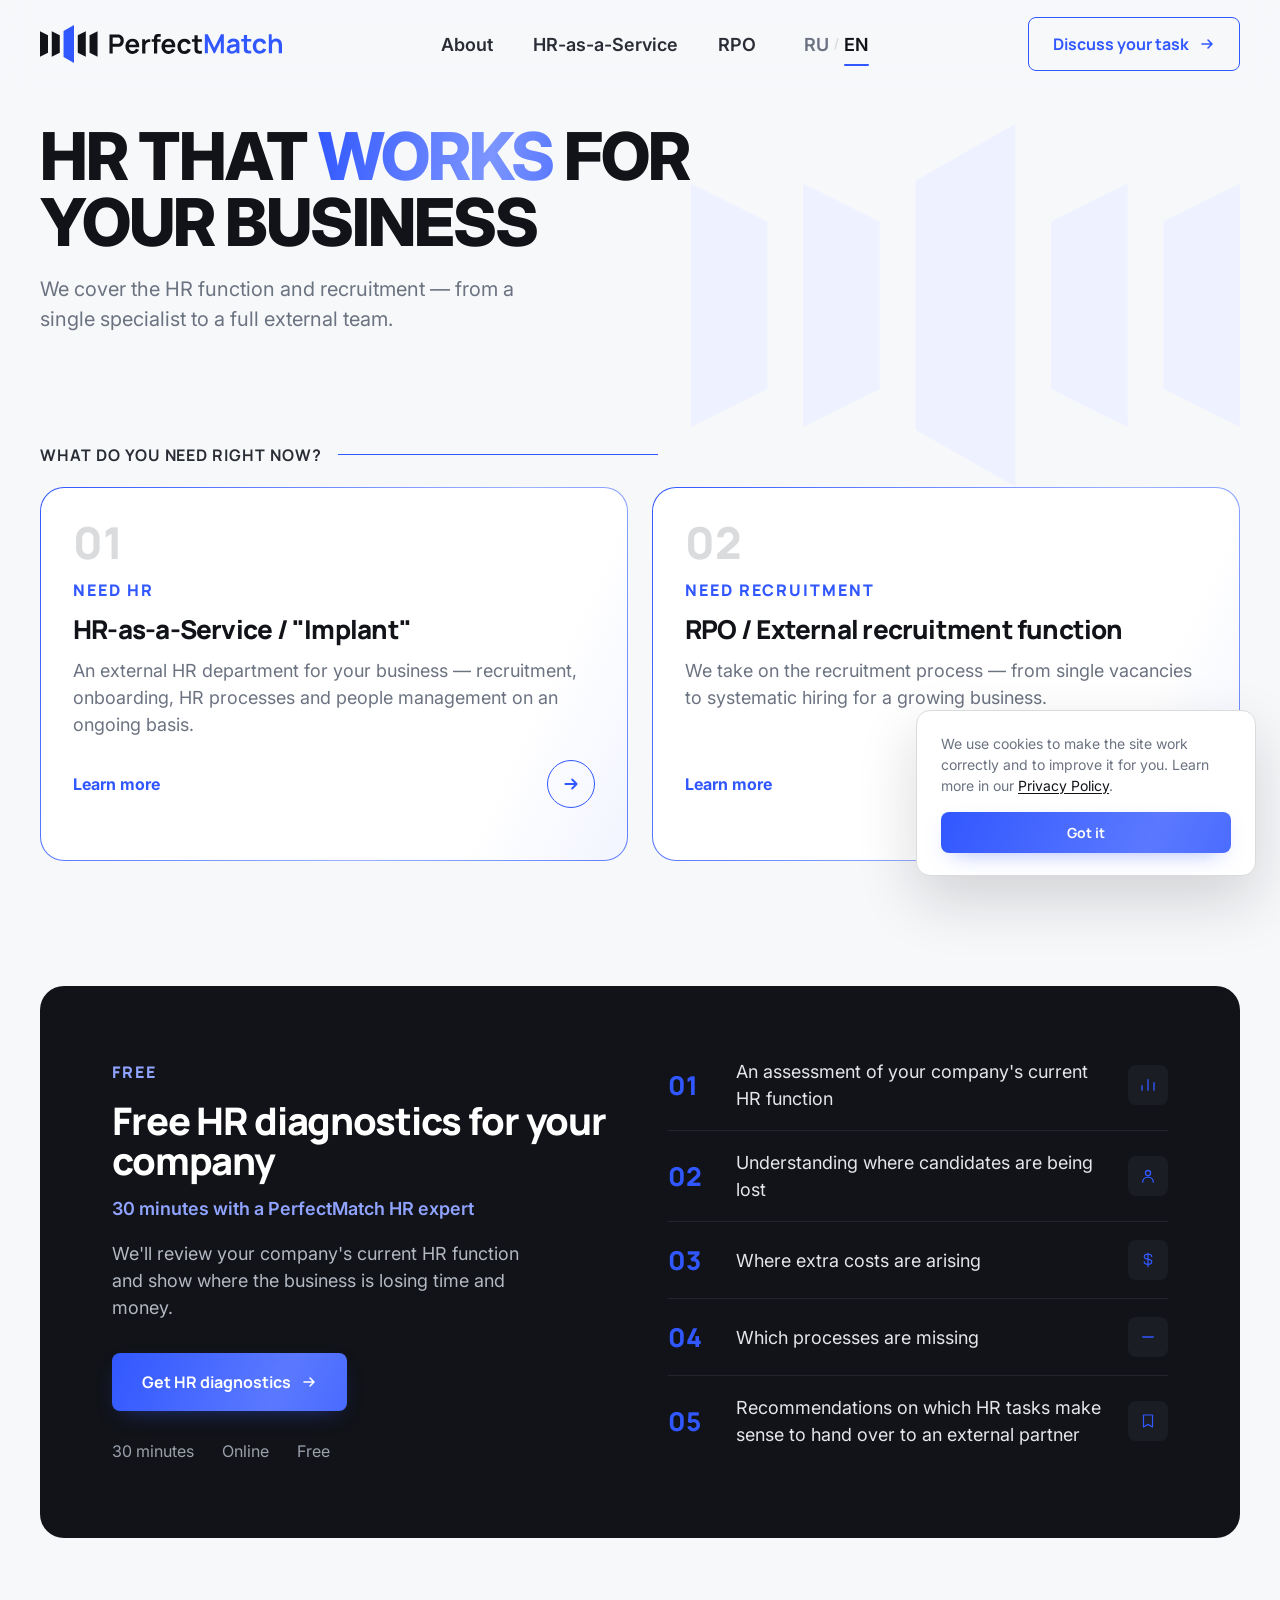
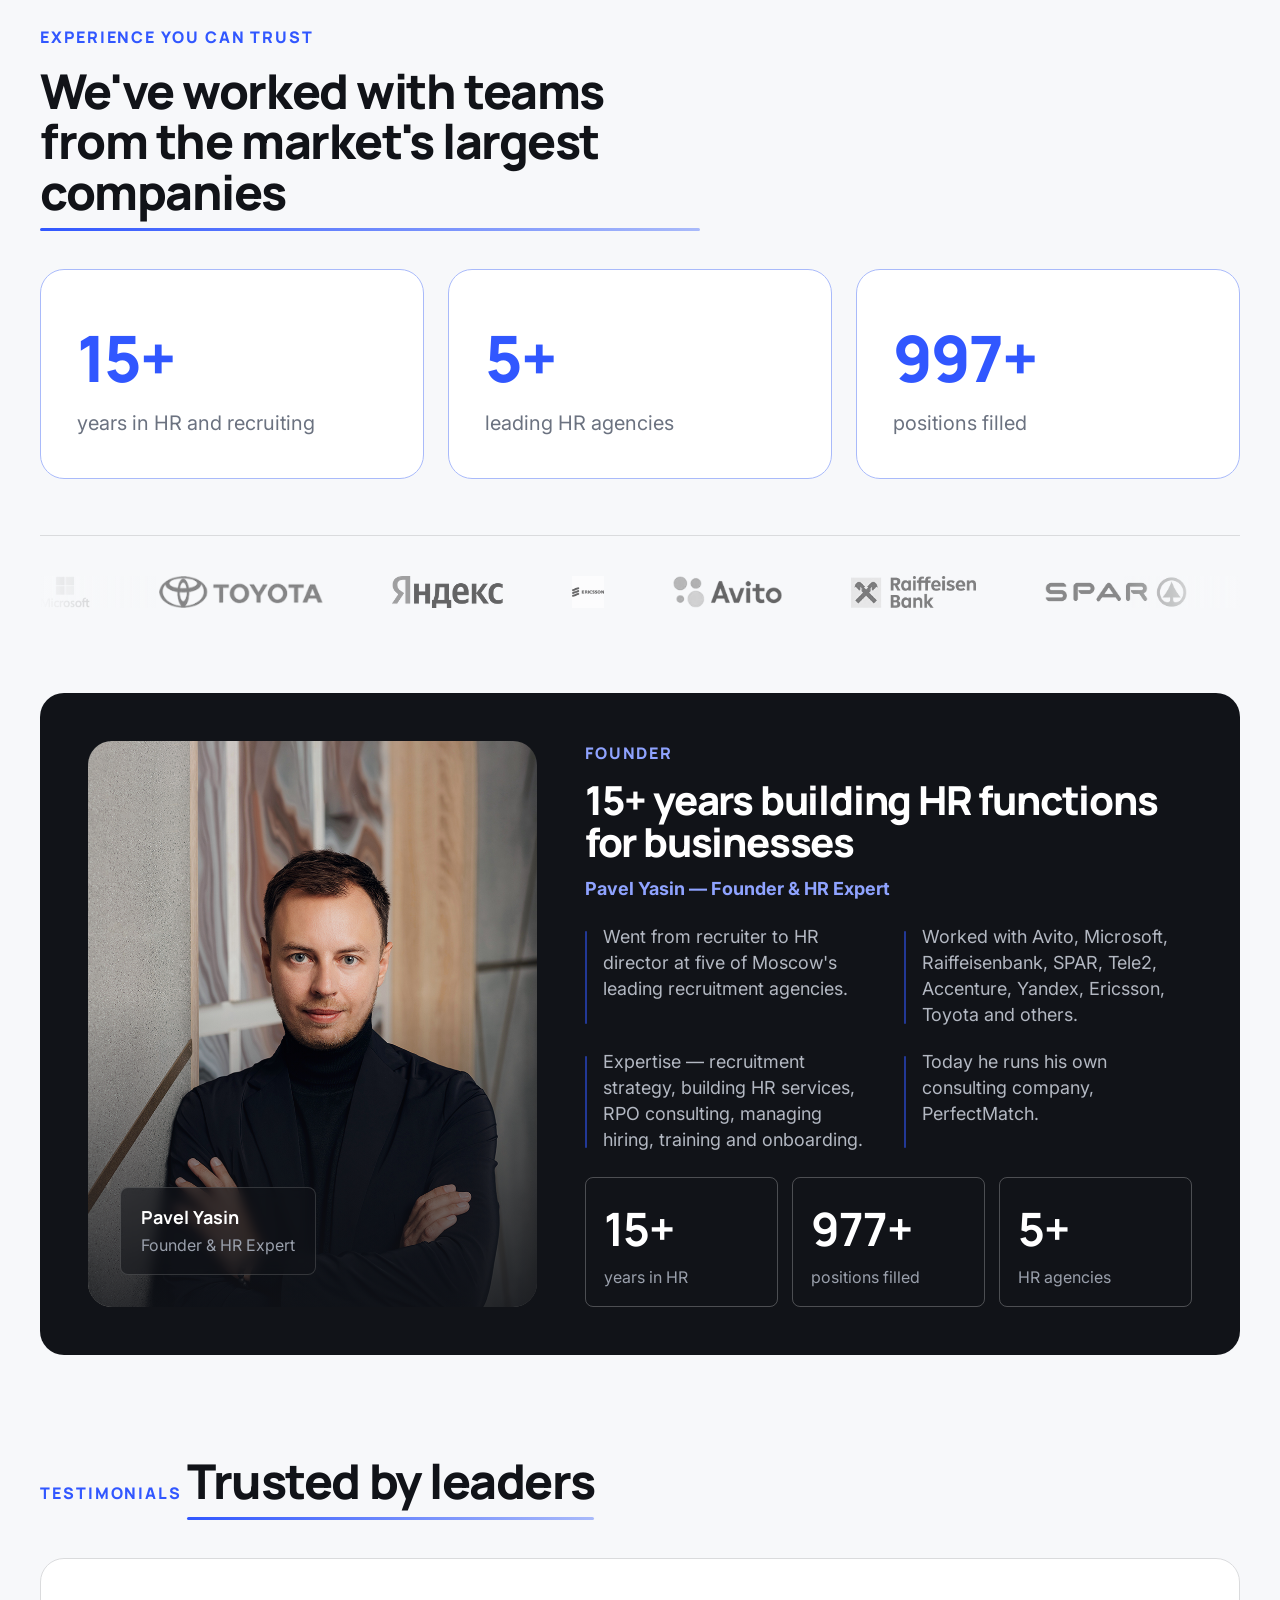
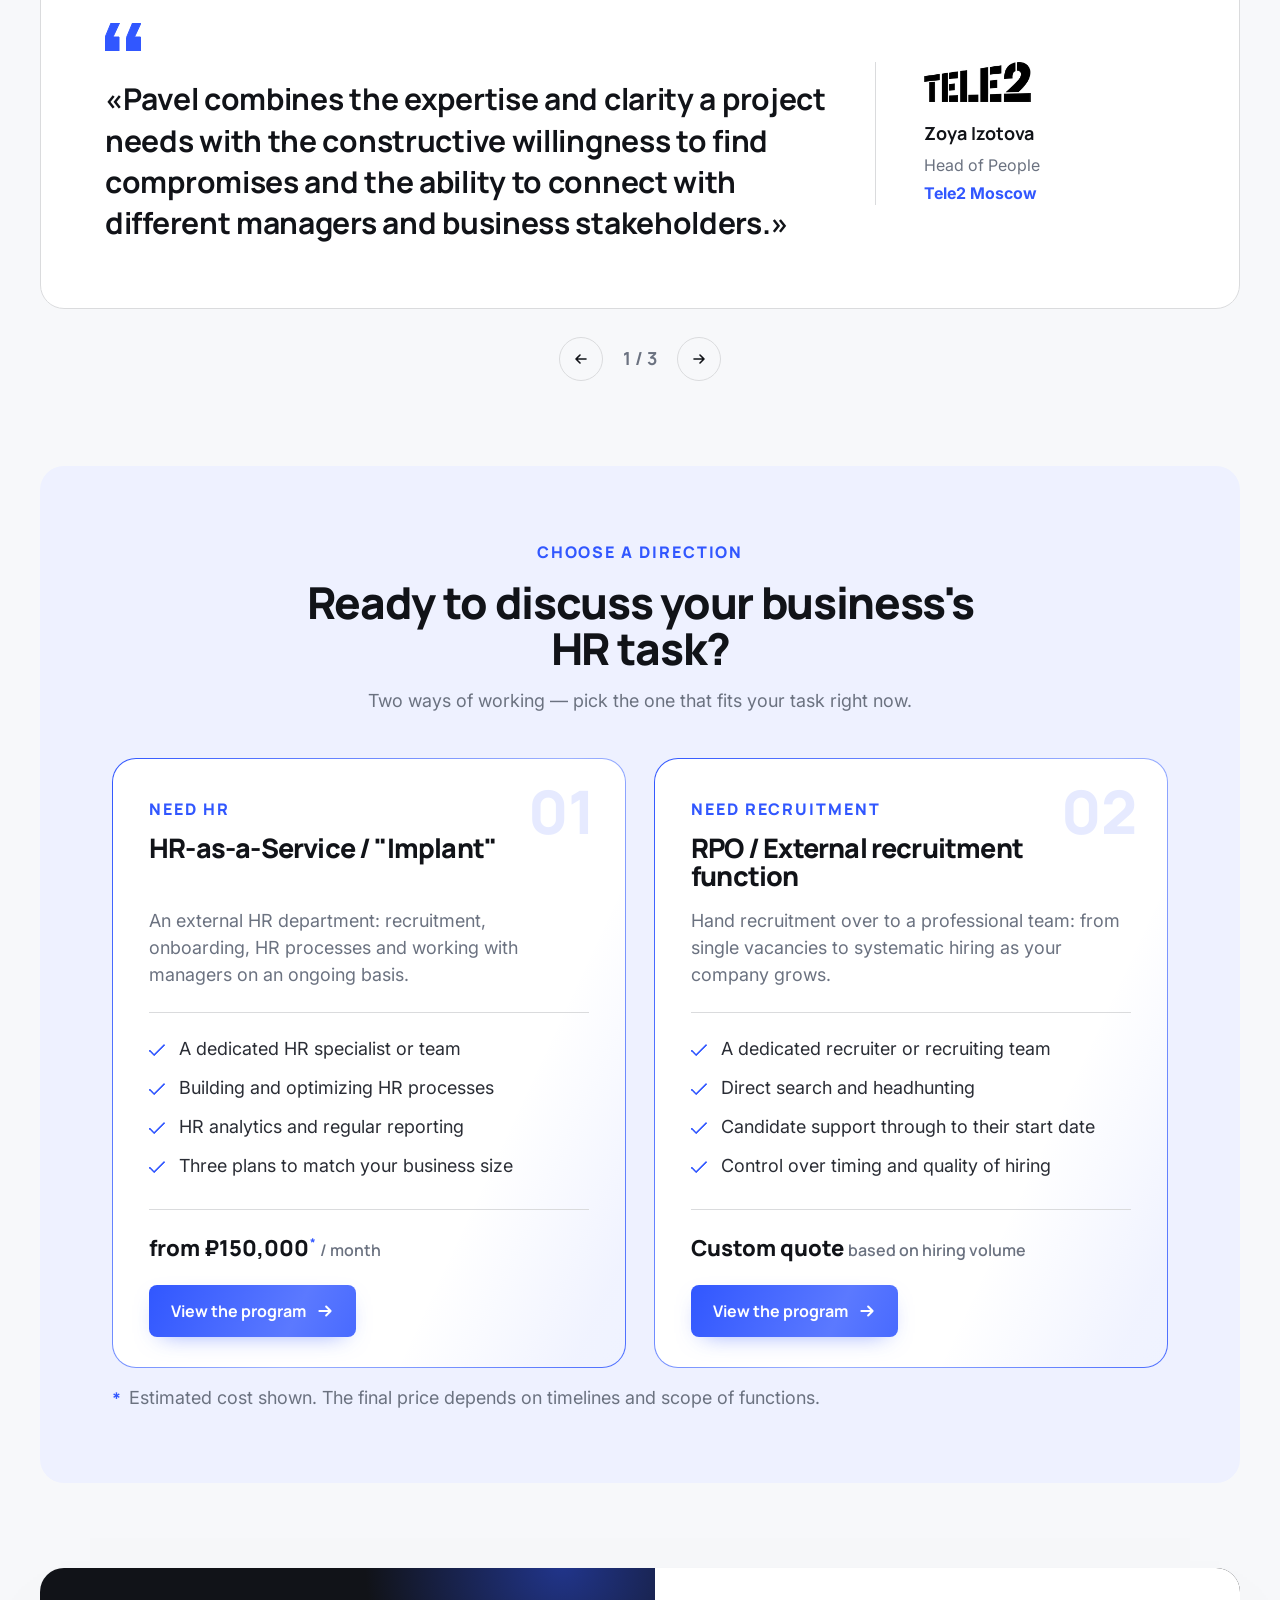
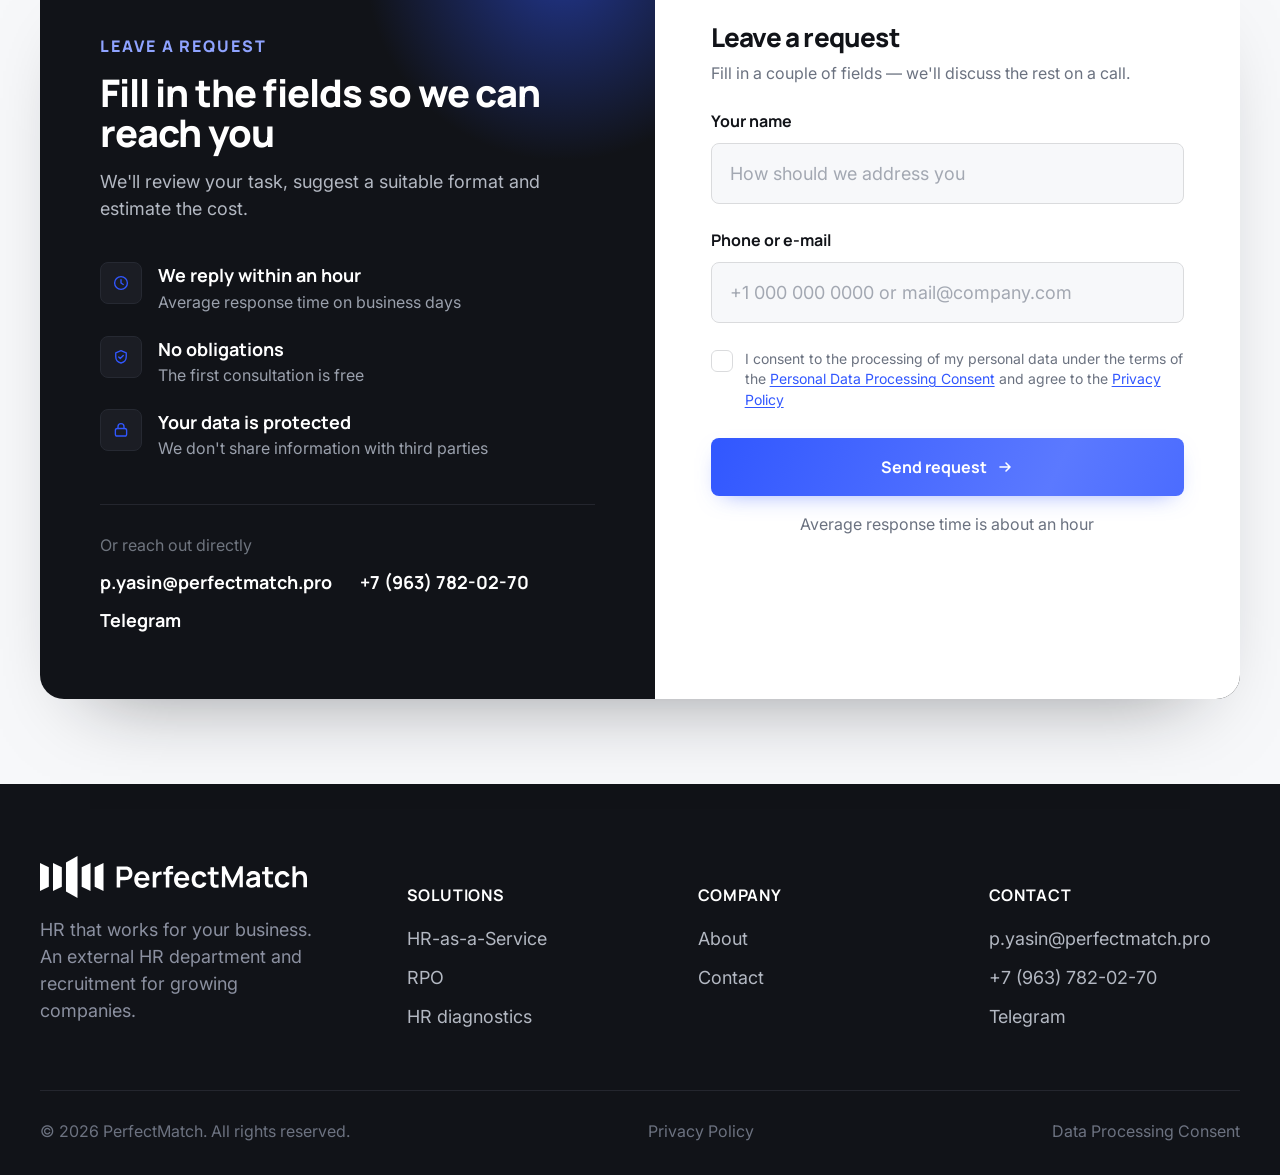
==== en/index.html @ cb8a0c86 "Добавить англоязычную версию сайта с переключателем языка Полный перевод пяти страниц (главная, HR-a" ====
<!DOCTYPE html>
<html lang="en">
<head>
<meta charset="UTF-8">
<meta name="viewport" content="width=device-width, initial-scale=1.0">
<title>PerfectMatch — HR that works for your business</title>
<meta name="description" content="We cover the HR function and recruitment — from a single specialist to a full external team. HR-as-a-Service and RPO for business.">
<link rel="canonical" href="https://perfectmatch.pro/en/">
<link rel="alternate" hreflang="ru" href="https://perfectmatch.pro/">
<link rel="alternate" hreflang="en" href="https://perfectmatch.pro/en/">
<link rel="alternate" hreflang="x-default" href="https://perfectmatch.pro/">
<meta property="og:type" content="website">
<meta property="og:site_name" content="PerfectMatch">
<meta property="og:title" content="PerfectMatch — HR that works for your business">
<meta property="og:description" content="We cover the HR function and recruitment — from a single specialist to a full external team. HR-as-a-Service and RPO for business.">
<meta property="og:url" content="https://perfectmatch.pro/en/">
<meta property="og:image" content="https://perfectmatch.pro/assets/img/og-cover.png">
<meta property="og:image:width" content="1200">
<meta property="og:image:height" content="630">
<meta property="og:locale" content="en_US">
<meta name="twitter:card" content="summary_large_image">
<meta name="twitter:title" content="PerfectMatch — HR that works for your business">
<meta name="twitter:description" content="We cover the HR function and recruitment — from a single specialist to a full external team. HR-as-a-Service and RPO for business.">
<meta name="twitter:image" content="https://perfectmatch.pro/assets/img/og-cover.png">
<link rel="icon" type="image/png" sizes="32x32" href="/assets/img/favicon-32.png">
<link rel="icon" type="image/png" sizes="16x16" href="/assets/img/favicon-16.png">
<link rel="apple-touch-icon" sizes="180x180" href="/assets/img/apple-touch-icon.png">
<link rel="preconnect" href="https://fonts.googleapis.com">
<link rel="preconnect" href="https://fonts.gstatic.com" crossorigin>
<link href="https://fonts.googleapis.com/css2?family=Inter:wght@400;500;600;700;800;900&family=Manrope:wght@600;700;800&display=swap" rel="stylesheet">
<link rel="stylesheet" href="/assets/css/style.css?v=58">
<script type="application/ld+json">
{
  "@context": "https://schema.org",
  "@type": "Organization",
  "name": "PerfectMatch",
  "url": "https://perfectmatch.pro/en/",
  "logo": "https://perfectmatch.pro/assets/img/logo-color.png",
  "image": "https://perfectmatch.pro/assets/img/og-cover.png",
  "description": "We cover the HR function and recruitment — from a single specialist to a full external team. HR-as-a-Service and RPO for business.",
  "email": "p.yasin@perfectmatch.pro",
  "telephone": "+7-963-782-02-70",
  "sameAs": ["https://t.me/YasinPavel"],
  "founder": {
    "@type": "Person",
    "name": "Pavel Yasin"
  }
}
</script>
</head>
<body data-page="Home">

<div class="preloader" id="preloader" role="status" aria-label="Loading">
  <svg class="preloader-logo" aria-hidden="true" viewBox="0 0 267 42" fill="none" xmlns="http://www.w3.org/2000/svg">
<path class="pl-bar" style="animation-delay:0s" d="M8.82956 11.2808V30.6598L0 35.0637V6.877L8.82956 11.2808Z" fill="#111318"/>
<path class="pl-bar" style="animation-delay:.12s" d="M21.8192 11.2808V30.6598L12.9896 35.0637V6.877L21.8192 11.2808Z" fill="#111318"/>
<path class="pl-bar" style="animation-delay:.24s" d="M25.9793 6.5527V35.3876L37.5256 41.9404V0L25.9793 6.5527Z" fill="#3157FF"/>
<path class="pl-bar" style="animation-delay:.36s" d="M41.6857 11.2808V30.6598L50.5153 35.0637V6.877L41.6857 11.2808Z" fill="#111318"/>
<path class="pl-bar" style="animation-delay:.48s" d="M54.6754 11.2808V30.6598L63.5049 35.0637V6.877L54.6754 11.2808Z" fill="#111318"/>
<path id="Vector" d="M178.605 31.507C177.561 31.7021 176.537 31.785 175.532 31.7558C174.537 31.7363 173.644 31.5558 172.854 31.2143C172.064 30.8631 171.464 30.3119 171.054 29.5606C170.693 28.8777 170.503 28.1801 170.483 27.4679C170.464 26.7557 170.454 25.9508 170.454 25.0532V11.3116H173.966V24.8484C173.966 25.4825 173.971 26.0386 173.981 26.5167C174 26.9947 174.103 27.385 174.288 27.6874C174.639 28.2728 175.2 28.5996 175.971 28.6679C176.742 28.7362 177.62 28.6972 178.605 28.5509V31.507ZM167.585 18.4678V15.7019H178.605V18.4678H167.585Z" fill="#111318"/>
<path id="Vector_2" d="M159.37 31.9461C157.741 31.9461 156.35 31.5851 155.199 30.8632C154.048 30.1315 153.165 29.1363 152.55 27.8778C151.945 26.6192 151.638 25.1948 151.628 23.6045C151.638 21.985 151.955 20.5508 152.579 19.302C153.214 18.0435 154.111 17.0581 155.272 16.3459C156.433 15.6239 157.814 15.2629 159.414 15.2629C161.209 15.2629 162.726 15.7166 163.965 16.6239C165.214 17.5215 166.028 18.7508 166.409 20.3118L162.897 21.263C162.624 20.4142 162.17 19.7557 161.536 19.2874C160.902 18.8093 160.18 18.5703 159.37 18.5703C158.453 18.5703 157.697 18.7898 157.101 19.2289C156.506 19.6581 156.067 20.2533 155.784 21.0143C155.501 21.7752 155.36 22.6387 155.36 23.6045C155.36 25.107 155.697 26.3216 156.37 27.2485C157.043 28.1753 158.043 28.6388 159.37 28.6388C160.306 28.6388 161.043 28.4241 161.58 27.9948C162.126 27.5656 162.536 26.946 162.809 26.1363L166.409 26.9412C165.921 28.5509 165.067 29.79 163.848 30.6583C162.628 31.5168 161.136 31.9461 159.37 31.9461Z" fill="#111318"/>
<path id="Vector_3" d="M142.085 31.9461C140.485 31.9461 139.08 31.5998 137.87 30.9071C136.66 30.2144 135.714 29.2534 135.031 28.0241C134.358 26.7948 134.021 25.3802 134.021 23.7801C134.021 22.0533 134.353 20.5557 135.016 19.2874C135.68 18.0093 136.602 17.0191 137.782 16.3166C138.963 15.6142 140.329 15.2629 141.88 15.2629C143.519 15.2629 144.909 15.6483 146.051 16.4191C147.202 17.18 148.056 18.2581 148.612 19.6533C149.168 21.0484 149.378 22.6923 149.241 24.585H145.743V23.2972C145.734 21.5801 145.431 20.3264 144.836 19.5362C144.241 18.7459 143.304 18.3508 142.026 18.3508C140.582 18.3508 139.509 18.7996 138.807 19.6972C138.104 20.585 137.753 21.8874 137.753 23.6045C137.753 25.2046 138.104 26.4436 138.807 27.3217C139.509 28.1997 140.534 28.6388 141.88 28.6388C142.748 28.6388 143.495 28.4485 144.119 28.068C144.753 27.6778 145.241 27.1168 145.582 26.3851L149.065 27.4387C148.461 28.8631 147.524 29.9705 146.256 30.7607C144.997 31.551 143.607 31.9461 142.085 31.9461ZM136.641 24.585V21.9216H147.514V24.585H136.641Z" fill="#111318"/>
<path id="Vector_4" d="M125.785 31.507V15.4531C125.785 15.0531 125.8 14.6141 125.829 14.1361C125.858 13.6482 125.941 13.1653 126.078 12.6873C126.214 12.2092 126.463 11.775 126.824 11.3848C127.273 10.8872 127.756 10.5458 128.273 10.3604C128.8 10.1653 129.317 10.0579 129.824 10.0384C130.332 10.0092 130.775 9.99453 131.156 9.99453H133.132V12.8629H131.302C130.629 12.8629 130.127 13.0336 129.795 13.3751C129.473 13.7068 129.312 14.1458 129.312 14.6922V31.507H125.785ZM123.239 18.4678V15.7019H133.132V18.4678H123.239Z" fill="#111318"/>
<path id="Vector_5" d="M112.719 31.5069V15.7018H115.836V19.5507L115.456 19.0531C115.651 18.5263 115.909 18.0482 116.231 17.6189C116.563 17.1799 116.958 16.8189 117.417 16.536C117.807 16.2726 118.236 16.0677 118.705 15.9214C119.183 15.7653 119.67 15.6726 120.168 15.6433C120.666 15.6043 121.149 15.6238 121.617 15.7018V18.9946C121.149 18.858 120.607 18.8141 119.992 18.8629C119.388 18.9116 118.841 19.0824 118.353 19.3751C117.866 19.6385 117.466 19.9751 117.153 20.3848C116.851 20.7946 116.627 21.2629 116.48 21.7897C116.334 22.3068 116.261 22.8678 116.261 23.4727V31.5069H112.719Z" fill="#111318"/>
<path id="Vector_6" d="M102.298 31.9461C100.698 31.9461 99.2928 31.5998 98.083 30.9071C96.8732 30.2144 95.9269 29.2534 95.2439 28.0241C94.5708 26.7948 94.2342 25.3802 94.2342 23.7801C94.2342 22.0533 94.5659 20.5557 95.2293 19.2874C95.8927 18.0093 96.8147 17.0191 97.9952 16.3166C99.1757 15.6142 100.542 15.2629 102.093 15.2629C103.732 15.2629 105.122 15.6483 106.264 16.4191C107.415 17.18 108.269 18.2581 108.825 19.6533C109.381 21.0484 109.59 22.6923 109.454 24.585H105.956V23.2972C105.947 21.5801 105.644 20.3264 105.049 19.5362C104.454 18.7459 103.517 18.3508 102.239 18.3508C100.795 18.3508 99.7221 18.7996 99.0196 19.6972C98.3172 20.585 97.9659 21.8874 97.9659 23.6045C97.9659 25.2046 98.3172 26.4436 99.0196 27.3217C99.7221 28.1997 100.746 28.6388 102.093 28.6388C102.961 28.6388 103.707 28.4485 104.332 28.068C104.966 27.6778 105.454 27.1168 105.795 26.3851L109.278 27.4387C108.673 28.8631 107.737 29.9705 106.469 30.7607C105.21 31.551 103.82 31.9461 102.298 31.9461ZM96.8537 24.585V21.9216H107.727V24.585H96.8537Z" fill="#111318"/>
<path id="Vector_7" d="M76.6763 31.5069V10.4335H85.3838C85.5887 10.4335 85.8521 10.4432 86.174 10.4627C86.496 10.4725 86.7936 10.5018 87.0667 10.5505C88.2863 10.7359 89.2912 11.1408 90.0814 11.7652C90.8814 12.3896 91.4717 13.1798 91.8522 14.136C92.2424 15.0823 92.4375 16.136 92.4375 17.297C92.4375 18.4482 92.2424 19.5019 91.8522 20.458C91.4619 21.4044 90.8668 22.1897 90.0668 22.8141C89.2765 23.4385 88.2765 23.8434 87.0667 24.0288C86.7936 24.0678 86.4911 24.0971 86.1594 24.1166C85.8374 24.1361 85.5789 24.1459 85.3838 24.1459H80.2032V31.5069H76.6763ZM80.2032 20.8531H85.2374C85.4326 20.8531 85.6521 20.8434 85.896 20.8239C86.1399 20.8044 86.3643 20.7653 86.5692 20.7068C87.1545 20.5604 87.6131 20.3019 87.9448 19.9312C88.2863 19.5604 88.5253 19.1409 88.6619 18.6726C88.8082 18.2043 88.8814 17.7458 88.8814 17.297C88.8814 16.8482 88.8082 16.3897 88.6619 15.9214C88.5253 15.4433 88.2863 15.0189 87.9448 14.6482C87.6131 14.2774 87.1545 14.0189 86.5692 13.8725C86.3643 13.814 86.1399 13.7799 85.896 13.7701C85.6521 13.7506 85.4326 13.7408 85.2374 13.7408H80.2032V20.8531Z" fill="#111318"/>
<path id="Vector_8" d="M263.429 31.2877V23.6778C263.429 23.1802 263.395 22.629 263.327 22.0241C263.258 21.4192 263.097 20.8387 262.844 20.2826C262.6 19.7168 262.229 19.2533 261.732 18.8924C261.244 18.5314 260.58 18.3509 259.741 18.3509C259.293 18.3509 258.849 18.4241 258.41 18.5704C257.971 18.7168 257.571 18.9704 257.21 19.3314C256.858 19.6826 256.575 20.1704 256.361 20.7948C256.146 21.4095 256.039 22.1997 256.039 23.1656L253.946 22.2729C253.946 20.9265 254.205 19.707 254.722 18.6143C255.249 17.5216 256.019 16.6533 257.034 16.0094C258.049 15.3557 259.297 15.0289 260.78 15.0289C261.951 15.0289 262.917 15.224 263.678 15.6143C264.439 16.0045 265.044 16.5021 265.493 17.107C265.941 17.7119 266.273 18.3558 266.488 19.0387C266.702 19.7216 266.839 20.3704 266.898 20.9851C266.966 21.59 267 22.0827 267 22.4632V31.2877H263.429ZM252.468 31.2877V10.2142H255.614V21.307H256.039V31.2877H252.468Z" fill="#3157FF"/>
<path id="Vector_9" d="M242.526 31.7266C240.896 31.7266 239.506 31.3656 238.355 30.6437C237.204 29.912 236.321 28.9168 235.706 27.6583C235.101 26.3997 234.794 24.9753 234.784 23.385C234.794 21.7655 235.111 20.3313 235.735 19.0825C236.369 17.824 237.267 16.8386 238.428 16.1264C239.589 15.4044 240.97 15.0434 242.57 15.0434C244.365 15.0434 245.882 15.4971 247.121 16.4044C248.37 17.302 249.184 18.5313 249.565 20.0923L246.053 21.0435C245.779 20.1947 245.326 19.5362 244.692 19.0679C244.057 18.5898 243.335 18.3508 242.526 18.3508C241.609 18.3508 240.852 18.5703 240.257 19.0094C239.662 19.4386 239.223 20.0338 238.94 20.7947C238.657 21.5557 238.516 22.4192 238.516 23.385C238.516 24.8875 238.852 26.1021 239.526 27.029C240.199 27.9558 241.199 28.4192 242.526 28.4192C243.462 28.4192 244.199 28.2046 244.735 27.7753C245.282 27.3461 245.692 26.7265 245.965 25.9168L249.565 26.7217C249.077 28.3314 248.223 29.5705 247.004 30.4388C245.784 31.2973 244.292 31.7266 242.526 31.7266Z" fill="#3157FF"/>
<path id="Vector_10" d="M233.064 31.2877C232.02 31.4828 230.995 31.5658 229.991 31.5365C228.995 31.517 228.103 31.3365 227.312 30.995C226.522 30.6438 225.922 30.0926 225.512 29.3413C225.151 28.6584 224.961 27.9608 224.942 27.2486C224.922 26.5364 224.912 25.7315 224.912 24.834V11.0923H228.425V24.6291C228.425 25.2632 228.43 25.8193 228.439 26.2974C228.459 26.7755 228.561 27.1657 228.747 27.4681C229.098 28.0535 229.659 28.3804 230.43 28.4486C231.2 28.5169 232.078 28.4779 233.064 28.3316V31.2877ZM222.044 18.2485V15.4826H233.064V18.2485H222.044Z" fill="#3157FF"/>
<path id="Vector_11" d="M211.356 31.7266C210.215 31.7266 209.249 31.512 208.458 31.0827C207.668 30.6437 207.068 30.0632 206.658 29.3412C206.258 28.6193 206.058 27.8241 206.058 26.9558C206.058 26.1948 206.185 25.5119 206.439 24.907C206.693 24.2924 207.083 23.7655 207.61 23.3265C208.136 22.8777 208.819 22.5118 209.658 22.2289C210.293 22.024 211.034 21.8387 211.883 21.6728C212.741 21.507 213.668 21.3557 214.663 21.2191C215.668 21.0728 216.717 20.9167 217.81 20.7508L216.551 21.4679C216.561 20.3752 216.317 19.5703 215.819 19.0533C215.322 18.5362 214.483 18.2776 213.302 18.2776C212.59 18.2776 211.902 18.4435 211.239 18.7752C210.576 19.1069 210.112 19.6777 209.849 20.4874L206.629 19.4777C207.019 18.141 207.761 17.0679 208.854 16.2581C209.956 15.4483 211.439 15.0434 213.302 15.0434C214.707 15.0434 215.941 15.2727 217.005 15.7313C218.078 16.1898 218.873 16.941 219.39 17.9849C219.673 18.5411 219.844 19.1118 219.902 19.6972C219.961 20.2728 219.99 20.9021 219.99 21.585V31.2876H216.902V27.8631L217.415 28.4192C216.702 29.5607 215.868 30.3998 214.912 30.9364C213.966 31.4632 212.78 31.7266 211.356 31.7266ZM212.058 28.9168C212.858 28.9168 213.541 28.7754 214.107 28.4924C214.673 28.2095 215.122 27.8631 215.454 27.4534C215.795 27.0436 216.024 26.6582 216.141 26.2973C216.327 25.8485 216.429 25.3363 216.449 24.7607C216.478 24.1753 216.493 23.7021 216.493 23.3411L217.576 23.6631C216.512 23.8289 215.6 23.9753 214.839 24.1021C214.078 24.2289 213.424 24.3509 212.878 24.468C212.332 24.5753 211.849 24.6972 211.429 24.8338C211.019 24.9802 210.673 25.1509 210.39 25.346C210.107 25.5412 209.888 25.7655 209.732 26.0192C209.585 26.2729 209.512 26.5704 209.512 26.9119C209.512 27.3022 209.61 27.6485 209.805 27.9509C210 28.2436 210.283 28.4778 210.654 28.6534C211.034 28.829 211.502 28.9168 212.058 28.9168Z" fill="#3157FF"/>
<path id="Vector_12" d="M181.898 31.2877V10.2142H185.074L192.361 25.1413L199.649 10.2142H202.825V31.2877H199.532V17.7802L193.064 31.2877H191.659L185.205 17.7802V31.2877H181.898Z" fill="#3157FF"/>
</svg>
</div>
<div class="modal-overlay" id="requestModal">
  <div class="modal-dialog" role="dialog" aria-modal="true" aria-labelledby="modalFormTitle">
    <button type="button" class="modal-close" aria-label="Close">
      <svg width="16" height="16" viewBox="0 0 16 16" fill="none"><path d="M3 3L13 13M13 3L3 13" stroke="currentColor" stroke-width="1.8" stroke-linecap="round"/></svg>
    </button>

    <form class="request-form modal-form" novalidate data-source="Popup (EN)">
      <div class="rf-head">
        <h3 id="modalFormTitle">Leave a request</h3>
        <p>Fill in a couple of fields — we'll discuss the rest on a call.</p>
      </div>

      <div class="field">
        <label for="modal-rf-name">Your name</label>
        <input type="text" id="modal-rf-name" name="name" placeholder="How should we address you" autocomplete="name" required>
        <span class="field-error">Please tell us how to address you</span>
      </div>

      <div class="field">
        <label for="modal-rf-contact">Phone or e-mail</label>
        <input type="text" id="modal-rf-contact" name="contact" placeholder="+1 000 000 0000 or mail@company.com" autocomplete="tel" required>
        <span class="field-error">Leave a phone number or e-mail so we can reach you</span>
      </div>

      <label class="field-check">
        <input type="checkbox" name="consent" required>
        <span class="box"><svg width="12" height="12" viewBox="0 0 14 14" fill="none"><path d="M2.5 7.5L5.5 10.5L11.5 4" stroke="currentColor" stroke-width="2.2" stroke-linecap="round" stroke-linejoin="round"/></svg></span>
        <span class="check-text">I consent to the processing of my personal data under the terms of the <a href="consent.html" target="_blank" rel="noopener" class="policy-link">Personal Data Processing Consent</a> and agree to the <a href="policy.html" target="_blank" rel="noopener" class="policy-link">Privacy Policy</a></span>
      </label>
      <span class="field-error consent-error">Consent to data processing is required</span>

      <button type="submit" class="btn btn-primary btn-lg rf-submit">
        Send request
        <svg width="16" height="16" viewBox="0 0 16 16" fill="none"><path d="M3 8H13M13 8L9 4M13 8L9 12" stroke="currentColor" stroke-width="1.6" stroke-linecap="round" stroke-linejoin="round"/></svg>
      </button>

      <p class="rf-note">Average response time is about an hour</p>
          <p class="rf-error" hidden>Couldn't send the request. Email us at <a href="mailto:p.yasin@perfectmatch.pro">p.yasin@perfectmatch.pro</a> — we'll reply just as fast.</p>

      <div class="rf-success" hidden>
        <div class="rf-success-icon"><svg width="26" height="26" viewBox="0 0 24 24" fill="none"><path d="M5 12.5l4.5 4.5L19 7.5" stroke="currentColor" stroke-width="2.2" stroke-linecap="round" stroke-linejoin="round"/></svg></div>
        <strong>Request sent</strong>
        <p>We've received your request and passed it to the team — we'll reply within an hour.</p>
      </div>
    </form>
  </div>
</div>

<div class="cookie-notice" id="cookieNotice" role="dialog" aria-live="polite" hidden>
  <p>We use cookies to make the site work correctly and to improve it for you. Learn more in our <a href="policy.html" target="_blank" rel="noopener">Privacy Policy</a>.</p>
  <div class="cookie-notice-actions">
    <button type="button" class="btn btn-primary cookie-accept">Got it</button>
  </div>
</div>

<header class="site-header">
  <div class="container">
    <a href="index.html" class="logo">
      <img src="/assets/img/logo-lockup-dark.svg" alt="PerfectMatch" class="logo-lockup">
      <img src="/assets/img/logo-mark-dark.svg" alt="PerfectMatch" class="logo-mark-only">
    </a>
    <nav class="main-nav">
      <a href="index.html#about">About</a>
      <a href="hr-as-a-service.html">HR-as-a-Service</a>
      <a href="rpo.html">RPO</a>
      <span class="lang-switch"><a href="/index.html">RU</a><span>/</span><a href="index.html" class="active">EN</a></span>
    </nav>
    <div class="header-cta">
      <a href="#contact" class="btn btn-outline" data-modal-trigger>
        <span class="btn-label-full">Discuss your task</span>
        <svg width="16" height="16" viewBox="0 0 16 16" fill="none"><path d="M3 8H13M13 8L9 4M13 8L9 12" stroke="currentColor" stroke-width="1.6" stroke-linecap="round" stroke-linejoin="round"/></svg>
      </a>
      <button class="nav-toggle" aria-label="Open menu"><span></span></button>
    </div>
  </div>
</header>

<div class="mobile-nav">
  <a href="index.html#about">About</a>
  <a href="hr-as-a-service.html">HR-as-a-Service</a>
  <a href="rpo.html">RPO</a>
  <span class="lang-switch"><a href="/index.html">RU</a><span>/</span><a href="index.html" class="active">EN</a></span>
  <a href="#contact" class="btn btn-primary" data-modal-trigger>
    Discuss your task
    <svg width="16" height="16" viewBox="0 0 16 16" fill="none"><path d="M3 8H13M13 8L9 4M13 8L9 12" stroke="currentColor" stroke-width="1.6" stroke-linecap="round" stroke-linejoin="round"/></svg>
  </a>
</div>

<main>

  <!-- HERO -->
  <section class="hero">
    <svg class="hero-mark-bg" viewBox="0 0 677.279 447.294" preserveAspectRatio="xMaxYMin meet" fill="none" xmlns="http://www.w3.org/2000/svg" aria-hidden="true">
      <path class="wave-bar" style="animation-delay:0s" d="M94.167 120.309V326.984L0 373.952V73.3418L94.167 120.309Z" fill="#EEF1FF"/>
      <path class="wave-bar" style="animation-delay:.12s" d="M232.701 120.309V326.984L138.534 373.952V73.3418L232.701 120.309Z" fill="#EEF1FF"/>
      <path class="wave-bar" style="animation-delay:.24s" d="M400.211 447.294L277.069 377.408V69.8848L400.211 0V447.294Z" fill="#EEF1FF"/>
      <path class="wave-bar" style="animation-delay:.36s" d="M538.745 373.952L444.578 326.984V120.309L538.745 73.3418V373.952Z" fill="#EEF1FF"/>
      <path class="wave-bar" style="animation-delay:.48s" d="M677.279 373.952L583.112 326.984V120.309L677.279 73.3418V373.952Z" fill="#EEF1FF"/>
    </svg>
    <div class="container hero-inner">
      <div class="hero-content">
        <h1>HR that <span class="accent">works</span> for your business</h1>
        <p class="hero-sub">We cover the HR function and recruitment — from a single specialist to a full external team.</p>
      </div>

      <div class="hero-bottom">
        <div class="question-label">What do you need right now?</div>

        <div class="scenario-grid">
          <a href="hr-as-a-service.html" class="scenario-card">
            <div class="scenario-num">01</div>
            <div class="eyebrow">Need HR</div>
            <h3>HR-as-a-Service / "Implant"</h3>
            <p>An external HR department for your business — recruitment, onboarding, HR processes and people management on an ongoing basis.</p>
            <div class="scenario-foot">
              <span class="btn-ghost">Learn more</span>
              <span class="arrow-circle">
                <svg width="18" height="18" viewBox="0 0 16 16" fill="none"><path d="M3 8H13M13 8L9 4M13 8L9 12" stroke-width="1.6" stroke-linecap="round" stroke-linejoin="round"/></svg>
              </span>
            </div>
          </a>

          <a href="rpo.html" class="scenario-card">
            <div class="scenario-num">02</div>
            <div class="eyebrow">Need recruitment</div>
            <h3>RPO / External recruitment function</h3>
            <p>We take on the recruitment process — from single vacancies to systematic hiring for a growing business.</p>
            <div class="scenario-foot">
              <span class="btn-ghost">Learn more</span>
              <span class="arrow-circle">
                <svg width="18" height="18" viewBox="0 0 16 16" fill="none"><path d="M3 8H13M13 8L9 4M13 8L9 12" stroke-width="1.6" stroke-linecap="round" stroke-linejoin="round"/></svg>
              </span>
            </div>
          </a>
        </div>
      </div>
    </div>
  </section>

  <!-- DIAGNOSTIC CTA (lead magnet) -->
  <section id="diagnostic">
    <div class="container">
    <div class="diagnostic reveal">
      <div class="diagnostic-copy">
        <div class="eyebrow on-dark">Free</div>
        <h2>Free HR diagnostics for your company</h2>
        <p class="lead">30 minutes with a PerfectMatch HR expert</p>
        <p class="desc">We'll review your company's current HR function and show where the business is losing time and money.</p>
        <a href="#contact" class="btn btn-primary btn-lg" data-modal-trigger>
          Get HR diagnostics
          <svg width="16" height="16" viewBox="0 0 16 16" fill="none"><path d="M3 8H13M13 8L9 4M13 8L9 12" stroke="currentColor" stroke-width="1.6" stroke-linecap="round" stroke-linejoin="round"/></svg>
        </a>
        <div class="diagnostic-meta">
          <span>30 minutes</span>
          <span>Online</span>
          <span>Free</span>
        </div>
      </div>
      <div class="diagnostic-list">
        <div class="diag-row">
          <div class="num">01</div>
          <p>An assessment of your company's current HR function</p>
          <div class="icon"><svg width="18" height="18" viewBox="0 0 24 24" fill="none"><path d="M4 19V13M12 19V5M20 19V9" stroke-width="1.8" stroke-linecap="round"/></svg></div>
        </div>
        <div class="diag-row">
          <div class="num">02</div>
          <p>Understanding where candidates are being lost</p>
          <div class="icon"><svg width="18" height="18" viewBox="0 0 24 24" fill="none"><circle cx="12" cy="8" r="3.4" stroke-width="1.8"/><path d="M5 20c0-3.9 3.1-6.5 7-6.5s7 2.6 7 6.5" stroke-width="1.8" stroke-linecap="round"/></svg></div>
        </div>
        <div class="diag-row">
          <div class="num">03</div>
          <p>Where extra costs are arising</p>
          <div class="icon"><svg width="18" height="18" viewBox="0 0 24 24" fill="none"><path d="M12 3v18M17 7.5c0-1.9-2.2-3.4-5-3.4s-5 1.5-5 3.4c0 1.9 2.2 2.9 5 3.4 2.8.5 5 1.5 5 3.4 0 1.9-2.2 3.4-5 3.4s-5-1.5-5-3.4" stroke-width="1.6" stroke-linecap="round"/></svg></div>
        </div>
        <div class="diag-row">
          <div class="num">04</div>
          <p>Which processes are missing</p>
          <div class="icon"><svg width="18" height="18" viewBox="0 0 24 24" fill="none"><path d="M5 12H19" stroke-width="1.8" stroke-linecap="round"/></svg></div>
        </div>
        <div class="diag-row">
          <div class="num">05</div>
          <p>Recommendations on which HR tasks make sense to hand over to an external partner</p>
          <div class="icon"><svg width="18" height="18" viewBox="0 0 24 24" fill="none"><path d="M6 4h12v16l-6-3.5L6 20V4z" stroke-width="1.6" stroke-linejoin="round"/></svg></div>
        </div>
      </div>
    </div>
    </div>
  </section>

  <!-- STATS -->
  <section class="stats">
    <div class="container">
      <div class="section-head reveal">
        <div class="eyebrow">Experience you can trust</div>
        <h2>We've worked with teams from the market's largest companies</h2>
      </div>
      <div class="stats-grid reveal">
        <div class="stat-tile">
          <div class="stat-num"><span data-count="15" data-suffix="+">0</span></div>
          <div class="stat-label">years in HR and recruiting</div>
        </div>
        <div class="stat-tile">
          <div class="stat-num"><span data-count="5" data-suffix="+">0</span></div>
          <div class="stat-label">leading HR agencies</div>
        </div>
        <div class="stat-tile">
          <div class="stat-num"><span data-count="1000" data-suffix="+">0</span></div>
          <div class="stat-label">positions filled</div>
        </div>
      </div>
      <div class="logos-ticker reveal">
        <div class="logos-ticker-track">
          <div class="logos-ticker-set">
            <img src="/assets/img/logos/microsoft.png" alt="Microsoft">
            <img src="/assets/img/logos/toyota.png" alt="Toyota">
            <img src="/assets/img/logos/yandex.png" alt="Yandex">
            <img src="/assets/img/logos/ericsson.png" alt="Ericsson">
            <img src="/assets/img/logos/avito.png" alt="Avito">
            <img src="/assets/img/logos/raiffeisenbank.png" alt="Raiffeisenbank">
            <img src="/assets/img/logos/spar.png" alt="SPAR">
            <img src="/assets/img/logos/salampay.png" alt="Salampay">
            <img src="/assets/img/logos/tele2.png" alt="Tele2">
            <img src="/assets/img/logos/accenture.png" alt="Accenture">
          </div>
          <div class="logos-ticker-set" aria-hidden="true">
            <img src="/assets/img/logos/microsoft.png" alt="Microsoft">
            <img src="/assets/img/logos/toyota.png" alt="Toyota">
            <img src="/assets/img/logos/yandex.png" alt="Yandex">
            <img src="/assets/img/logos/ericsson.png" alt="Ericsson">
            <img src="/assets/img/logos/avito.png" alt="Avito">
            <img src="/assets/img/logos/raiffeisenbank.png" alt="Raiffeisenbank">
            <img src="/assets/img/logos/spar.png" alt="SPAR">
            <img src="/assets/img/logos/salampay.png" alt="Salampay">
            <img src="/assets/img/logos/tele2.png" alt="Tele2">
            <img src="/assets/img/logos/accenture.png" alt="Accenture">
          </div>
        </div>
      </div>
    </div>
  </section>

  <!-- FOUNDER -->
  <section class="founder" id="about">
    <div class="container">
      <div class="founder-panel reveal">
        <div class="founder-grid">
          <div class="founder-portrait">
            <img src="/assets/img/founder-pavel-yasin.jpg" alt="Pavel Yasin — Founder &amp; HR Expert">
            <div class="tag">
              <strong>Pavel Yasin</strong>
              <span>Founder &amp; HR Expert</span>
            </div>
          </div>
          <div class="founder-copy">
            <div class="eyebrow on-dark">Founder</div>
            <h2>15+ years building HR functions for businesses</h2>
            <p class="role">Pavel Yasin — Founder &amp; HR Expert</p>
            <div class="founder-bio">
              <p>Went from recruiter to HR director at five of Moscow's leading recruitment agencies.</p>
              <p>Worked with Avito, Microsoft, Raiffeisenbank, SPAR, Tele2, Accenture, Yandex, Ericsson, Toyota and others.</p>
              <p>Expertise — recruitment strategy, building HR services, RPO consulting, managing hiring, training and onboarding.</p>
              <p>Today he runs his own consulting company, PerfectMatch.</p>
            </div>
            <div class="founder-facts">
              <div class="fact-tile">
                <strong><span data-count="15" data-suffix="+">0</span></strong>
                <span>years in HR</span>
              </div>
              <div class="fact-tile">
                <strong><span data-count="1000" data-suffix="+">0</span></strong>
                <span>positions filled</span>
              </div>
              <div class="fact-tile">
                <strong><span data-count="5" data-suffix="+">0</span></strong>
                <span>HR agencies</span>
              </div>
            </div>
          </div>
        </div>
      </div>
    </div>
  </section>

  <!-- TESTIMONIALS -->
  <section class="testimonials">
    <div class="container">
      <div class="section-head reveal">
        <div class="eyebrow">Testimonials</div>
        <h2>Trusted by leaders</h2>
      </div>
      <div class="reveal" data-testimonials='[
          {"quote":"Pavel combines the expertise and clarity a project needs with the constructive willingness to find compromises and the ability to connect with different managers and business stakeholders.","name":"Zoya Izotova","role":"Head of People","company":"Tele2 Moscow","logo":"/assets/img/logos/tele2.png"},
          {"quote":"I can describe Pavel&#39;s work as an HR business partner as highly results-driven and client-oriented, with a strong degree of professionalism and empathy toward employees and reports.","name":"Alexander Votchenikov","role":"HR Director","company":"DA-TIM","logo":"/assets/img/logos/da-tim.svg"},
          {"quote":"Working with PerfectMatch changed how I think about HR services. We have been partners for over two years, and I can confidently recommend them as one of the most professional and trustworthy teams we work with.","name":"Natalia Vorontsova","role":"Director of Logistics","company":"SPAR","logo":"/assets/img/logos/spar.png"}
        ]'>
        <div class="testi-card">
          <div class="testi-quote">
            <svg width="36" height="28" viewBox="0 0 36 28" fill="none"><path d="M14.5 0L8 14H14V28H0V14.5L6 0H14.5ZM36 0L29.5 14H35.5V28H21.5V14.5L27.5 0H36Z" fill="#3157FF"/></svg>
            <p>"Pavel combines the expertise and clarity a project needs with the constructive willingness to find compromises and the ability to connect with different managers and business stakeholders."</p>
          </div>
          <div class="testi-person">
            <img class="testi-logo" src="/assets/img/logos/tele2.png" alt="Tele2">
            <strong>Zoya Izotova</strong>
            <span>Head of People</span>
            <span class="company">Tele2 Moscow</span>
          </div>
        </div>
        <div class="testi-nav">
          <button class="testi-prev" aria-label="Previous testimonial">
            <svg width="16" height="16" viewBox="0 0 16 16" fill="none"><path d="M13 8H3M3 8L7 4M3 8L7 12" stroke-width="1.6" stroke-linecap="round" stroke-linejoin="round"/></svg>
          </button>
          <span class="testi-counter">1 / 3</span>
          <button class="testi-next" aria-label="Next testimonial">
            <svg width="16" height="16" viewBox="0 0 16 16" fill="none"><path d="M3 8H13M13 8L9 4M13 8L9 12" stroke-width="1.6" stroke-linecap="round" stroke-linejoin="round"/></svg>
          </button>
        </div>
      </div>
    </div>
  </section>

  <!-- FINAL CTA -->
  <section class="final-cta" id="directions">
    <div class="container">
      <div class="final-cta-inner">
        <div class="final-cta-head reveal">
          <div class="eyebrow">Choose a direction</div>
          <h2>Ready to discuss your business's HR task?</h2>
          <p>Two ways of working — pick the one that fits your task right now.</p>
        </div>

        <div class="program-grid">

          <a href="hr-as-a-service.html" class="program-card reveal">
            <div class="program-num">01</div>
            <div class="program-top">
              <div class="eyebrow">Need HR</div>
              <h3>HR-as-a-Service / "Implant"</h3>
              <p class="program-desc">An external HR department: recruitment, onboarding, HR processes and working with managers on an ongoing basis.</p>
            </div>
            <ul class="program-list">
              <li>A dedicated HR specialist or team</li>
              <li>Building and optimizing HR processes</li>
              <li>HR analytics and regular reporting</li>
              <li>Three plans to match your business size</li>
            </ul>
            <div class="program-foot">
              <div class="program-price">from ₽150,000<sup class="price-star">*</sup> <span>/ month</span></div>
              <span class="program-go">
                View the program
                <svg width="18" height="18" viewBox="0 0 16 16" fill="none"><path d="M3 8H13M13 8L9 4M13 8L9 12" stroke="currentColor" stroke-width="1.8" stroke-linecap="round" stroke-linejoin="round"/></svg>
              </span>
            </div>
          </a>

          <a href="rpo.html" class="program-card reveal reveal-delay-1">
            <div class="program-num">02</div>
            <div class="program-top">
              <div class="eyebrow">Need recruitment</div>
              <h3>RPO / External recruitment function</h3>
              <p class="program-desc">Hand recruitment over to a professional team: from single vacancies to systematic hiring as your company grows.</p>
            </div>
            <ul class="program-list">
              <li>A dedicated recruiter or recruiting team</li>
              <li>Direct search and headhunting</li>
              <li>Candidate support through to their start date</li>
              <li>Control over timing and quality of hiring</li>
            </ul>
            <div class="program-foot">
              <div class="program-price">Custom quote <span>based on hiring volume</span></div>
              <span class="program-go">
                View the program
                <svg width="18" height="18" viewBox="0 0 16 16" fill="none"><path d="M3 8H13M13 8L9 4M13 8L9 12" stroke="currentColor" stroke-width="1.8" stroke-linecap="round" stroke-linejoin="round"/></svg>
              </span>
            </div>
          </a>

        </div>

        <p class="pricing-note reveal">
          <span class="price-star">*</span>
          Estimated cost shown. The final price depends on timelines and scope of functions.
        </p>

      </div>
    </div>
  </section>

  <!-- REQUEST FORM -->
  <section class="request" id="contact">
    <div class="container">
      <div class="request-inner reveal">

        <div class="request-aside">
          <div class="eyebrow on-dark">Leave a request</div>
          <h2>Fill in the fields so we can reach you</h2>
          <p class="request-lead">We'll review your task, suggest a suitable format and estimate the cost.</p>

          <ul class="request-points">
            <li>
              <span class="rp-icon"><svg width="18" height="18" viewBox="0 0 24 24" fill="none"><circle cx="12" cy="12" r="8.5" stroke-width="1.8"/><path d="M12 7.5V12l3 2" stroke-width="1.8" stroke-linecap="round" stroke-linejoin="round"/></svg></span>
              <span><strong>We reply within an hour</strong>Average response time on business days</span>
            </li>
            <li>
              <span class="rp-icon"><svg width="18" height="18" viewBox="0 0 24 24" fill="none"><path d="M12 3.5l7 3v5.2c0 4-2.9 7.4-7 8.3-4.1-.9-7-4.3-7-8.3V6.5l7-3z" stroke-width="1.8" stroke-linejoin="round"/><path d="M9 12l2 2 4-4" stroke-width="1.8" stroke-linecap="round" stroke-linejoin="round"/></svg></span>
              <span><strong>No obligations</strong>The first consultation is free</span>
            </li>
            <li>
              <span class="rp-icon"><svg width="18" height="18" viewBox="0 0 24 24" fill="none"><rect x="4.5" y="10" width="15" height="10" rx="2.5" stroke-width="1.8"/><path d="M8 10V7.5a4 4 0 018 0V10" stroke-width="1.8" stroke-linecap="round"/></svg></span>
              <span><strong>Your data is protected</strong>We don't share information with third parties</span>
            </li>
          </ul>

          <div class="request-direct">
            <span class="rd-label">Or reach out directly</span>
            <div class="rd-links">
              <a href="mailto:p.yasin@perfectmatch.pro">p.yasin@perfectmatch.pro</a>
              <a href="tel:+79637820270">+7 (963) 782-02-70</a>
              <a href="https://t.me/YasinPavel" target="_blank" rel="noopener">Telegram</a>
            </div>
          </div>
        </div>

        <form class="request-form" novalidate data-source="Homepage form (EN)">
          <div class="rf-head">
            <h3>Leave a request</h3>
            <p>Fill in a couple of fields — we'll discuss the rest on a call.</p>
          </div>

          <div class="field">
            <label for="rf-name">Your name</label>
            <input type="text" id="rf-name" name="name" placeholder="How should we address you" autocomplete="name" required>
            <span class="field-error">Please tell us how to address you</span>
          </div>

          <div class="field">
            <label for="rf-contact">Phone or e-mail</label>
            <input type="text" id="rf-contact" name="contact" placeholder="+1 000 000 0000 or mail@company.com" autocomplete="tel" required>
            <span class="field-error">Leave a phone number or e-mail so we can reach you</span>
          </div>

          <label class="field-check">
            <input type="checkbox" name="consent" required>
            <span class="box"><svg width="12" height="12" viewBox="0 0 14 14" fill="none"><path d="M2.5 7.5L5.5 10.5L11.5 4" stroke="currentColor" stroke-width="2.2" stroke-linecap="round" stroke-linejoin="round"/></svg></span>
            <span class="check-text">I consent to the processing of my personal data under the terms of the <a href="consent.html" target="_blank" rel="noopener" class="policy-link">Personal Data Processing Consent</a> and agree to the <a href="policy.html" target="_blank" rel="noopener" class="policy-link">Privacy Policy</a></span>
          </label>
          <span class="field-error consent-error">Consent to data processing is required</span>

          <button type="submit" class="btn btn-primary btn-lg rf-submit">
            Send request
            <svg width="16" height="16" viewBox="0 0 16 16" fill="none"><path d="M3 8H13M13 8L9 4M13 8L9 12" stroke="currentColor" stroke-width="1.6" stroke-linecap="round" stroke-linejoin="round"/></svg>
          </button>

          <p class="rf-note">Average response time is about an hour</p>
          <p class="rf-error" hidden>Couldn't send the request. Email us at <a href="mailto:p.yasin@perfectmatch.pro">p.yasin@perfectmatch.pro</a> — we'll reply just as fast.</p>

          <div class="rf-success" hidden>
            <div class="rf-success-icon"><svg width="26" height="26" viewBox="0 0 24 24" fill="none"><path d="M5 12.5l4.5 4.5L19 7.5" stroke="currentColor" stroke-width="2.2" stroke-linecap="round" stroke-linejoin="round"/></svg></div>
            <strong>Request sent</strong>
            <p>We've received your request and passed it to the team — we'll reply within an hour.</p>
          </div>
        </form>

      </div>
    </div>
  </section>

</main>

<footer class="site-footer">
  <div class="container">
    <div class="footer-grid">
      <div class="footer-brand">
        <a href="index.html" class="logo">
          <img src="/assets/img/logo-lockup-white.svg" alt="PerfectMatch" class="logo-lockup">
        </a>
        <p>HR that works for your business. An external HR department and recruitment for growing companies.</p>
      </div>
      <div class="footer-col">
        <h5>Solutions</h5>
        <a href="hr-as-a-service.html">HR-as-a-Service</a>
        <a href="rpo.html">RPO</a>
        <a href="index.html#diagnostic">HR diagnostics</a>
      </div>
      <div class="footer-col">
        <h5>Company</h5>
        <a href="index.html#about">About</a>
        <a href="index.html#contact">Contact</a>
      </div>
      <div class="footer-col">
        <h5>Contact</h5>
        <a href="mailto:p.yasin@perfectmatch.pro">p.yasin@perfectmatch.pro</a>
        <a href="tel:+79637820270">+7 (963) 782-02-70</a>
        <a href="https://t.me/YasinPavel" target="_blank" rel="noopener">Telegram</a>
      </div>
    </div>
    <div class="footer-bottom">
      <span>© 2026 PerfectMatch. All rights reserved.</span>
      <a href="policy.html">Privacy Policy</a>
      <a href="consent.html">Data Processing Consent</a>
    </div>
  </div>
</footer>

<script src="/assets/js/main.js?v=20"></script>
</body>
</html>
---- assets/css/style.css ----
/* ==========================================================================
   PerfectMatch — design tokens
   ========================================================================== */

:root {
  --bg: #F7F8FA;
  --bg-alt: #EEF1FF;
  --ink: #111318;
  --ink-soft: #2A2D35;
  --accent: #3157FF;
  --accent-soft: #A9BAFA;
  --accent-dark: #2545E0;
  --muted: #6B7280;
  --border: #DADBDD;
  --white: #FFFFFF;

  --font-head: "Manrope", "Inter", sans-serif;
  --font-body: "Inter", sans-serif;

  --container: none;
  --side-pad: 40px;
  --header-h: 88px;
  --block-gap: 85px;
  --radius-sm: 8px;
  --radius-md: 14px;
  --radius-lg: 24px;

  --ease: cubic-bezier(0.16, 1, 0.3, 1);
}

/* ==========================================================================
   Прелоадер
   ========================================================================== */

.preloader {
  position: fixed;
  inset: 0;
  z-index: 1000;
  background: #F7F8FA;
  display: flex;
  align-items: center;
  justify-content: center;
  padding: 0 40px;
  /* Страховка на случай, если JS не отработает */
  animation: pl-failsafe .5s 5s forwards;
}

.preloader-logo {
  width: min(420px, 76vw);
  height: auto;
  display: block;
  animation: pl-enter .7s cubic-bezier(0.16, 1, 0.3, 1) both;
}

/* волна перелива по знаку: чёрный → акцент → светло-синий → акцент → чёрный */
.pl-bar {
  animation: pl-wave .85s ease-in-out infinite;
}

@keyframes pl-wave {
  0%,
  100% { fill: #111318; }
  25%  { fill: #3157FF; }
  50%  { fill: #A9BAFA; }
  75%  { fill: #3157FF; }
}

@keyframes pl-enter {
  from { opacity: 0; transform: translateY(14px) scale(.96); }
  to   { opacity: 1; transform: none; }
}

@keyframes pl-failsafe {
  to { opacity: 0; visibility: hidden; pointer-events: none; }
}

/* уход прелоадера */
.preloader.done {
  opacity: 0;
  visibility: hidden;
  pointer-events: none;
  animation: none;
  transition: opacity .55s cubic-bezier(0.16, 1, 0.3, 1), visibility .55s;
}
.preloader.done .preloader-logo {
  animation: none;
  transform: scale(1.06);
  transition: transform .55s cubic-bezier(0.16, 1, 0.3, 1);
}

/* блокировка прокрутки, пока висит прелоадер (класс ставит только JS) */
.is-loading, .is-loading body { overflow: hidden; }

/* Пока висит прелоадер, анимация появления первого экрана поставлена
   на паузу в самом начале — иначе она успевает полностью отыграть
   ПОКА экран закрыт прелоадером, и после его исчезновения зритель
   видит уже статичный, полностью показавшийся хедер. Как только
   прелоадер начинает уходить, анимация запускается и доигрывается
   поверх затухающего прелоадера. */
.is-loading .hero-content,
.is-loading .hero-bottom > *,
.is-loading .hero-mark-bg {
  animation-play-state: paused;
}

@media (prefers-reduced-motion: reduce) {
  .preloader-logo { animation: none; }
  .pl-bar { animation: none; }
  .preloader.done .preloader-logo { transform: none; }
}

/* ==========================================================================
   Reset
   ========================================================================== */

*, *::before, *::after { box-sizing: border-box; }
html { scroll-behavior: smooth; }
body, h1, h2, h3, h4, p, figure, blockquote, dl, dd { margin: 0; }
ul, ol { margin: 0; padding: 0; list-style: none; }
img, picture { max-width: 100%; display: block; }
a { color: inherit; text-decoration: none; }
button { font: inherit; color: inherit; background: none; border: none; cursor: pointer; }
input, textarea, select { font: inherit; }

body {
  font-family: var(--font-body);
  background: var(--bg);
  color: var(--ink);
  -webkit-font-smoothing: antialiased;
  line-height: 1.5;
}

h1, h2, h3, h4 {
  font-family: var(--font-head);
  font-weight: 800;
  line-height: 1.05;
  letter-spacing: -0.03em;
  color: var(--ink);
}

body {
  font-size: 18px;
}

.container {
  width: 100%;
  max-width: var(--container);
  margin: 0 auto;
  padding: 0 var(--side-pad);
}

@media (max-width: 640px) {
  :root { --side-pad: 22px; --block-gap: 70px; }
}

section { position: relative; }

/* Единый вертикальный ритм: 85px между блоками (70px на мобильных).
   Собственные вертикальные отступы секций обнулены — расстояние задаёт только этот блок. */
main > section + section { margin-top: var(--block-gap); }
main > section:last-child { margin-bottom: var(--block-gap); }

.eyebrow {
  display: inline-flex;
  align-items: center;
  gap: 8px;
  font-family: var(--font-head);
  font-weight: 800;
  font-size: 16px;
  letter-spacing: 0.12em;
  text-transform: uppercase;
  color: var(--accent);
}

.eyebrow.on-dark { color: #8FA3FF; }

.section-head {
  max-width: 660px;
  margin-bottom: 52px;
}

.section-head h2 {
  font-size: clamp(30px, 3.8vw, 48px);
  margin-top: 16px;
}

.section-head p {
  margin-top: 18px;
  font-size: 18px;
  color: var(--muted);
}

/* ==========================================================================
   Buttons
   ========================================================================== */

.btn {
  display: inline-flex;
  align-items: center;
  gap: 10px;
  font-family: var(--font-head);
  font-weight: 700;
  font-size: 16px;
  padding: 14px 24px;
  border-radius: var(--radius-sm);
  transition: transform .25s var(--ease), background .25s var(--ease), border-color .25s var(--ease), color .25s var(--ease);
  white-space: nowrap;
}

.btn svg { transition: transform .25s var(--ease); flex-shrink: 0; }
.btn:hover svg { transform: translateX(3px); }

.btn-primary {
  background: linear-gradient(115deg, var(--accent) 0%, #5B79FF 25%, var(--accent) 50%, #5B79FF 75%, var(--accent) 100%);
  background-size: 300% 100%;
  color: var(--white);
  animation: btn-flow 8s linear infinite;
  box-shadow: 0 8px 24px -12px rgba(49, 87, 255, 0.6);
}
.btn-primary:hover {
  transform: translateY(-2px);
  animation-duration: 3s;
  box-shadow: 0 16px 34px -14px rgba(49, 87, 255, 0.75);
}

@keyframes btn-flow {
  from { background-position: 0% 50%; }
  to   { background-position: 300% 50%; }
}

.btn-outline {
  background: transparent;
  color: var(--accent);
  border: 1.5px solid var(--accent);
}
.btn-outline:hover { background: var(--accent); color: var(--white); }

.btn-ghost {
  color: var(--accent);
  font-weight: 700;
  font-size: 16px;
  padding: 0;
}

.btn-ghost-dark {
  color: var(--white);
  font-weight: 700;
  padding: 0;
}

.btn-lg { padding: 17px 30px; font-size: 16px; }

.arrow-circle {
  width: 48px;
  height: 48px;
  border-radius: 50%;
  border: 1.5px solid var(--accent);
  display: inline-flex;
  align-items: center;
  justify-content: center;
  flex-shrink: 0;
  transition: background .25s var(--ease), transform .3s var(--ease);
}
.arrow-circle svg { stroke: var(--accent); transition: stroke .25s var(--ease); }

/* ==========================================================================
   Header
   ========================================================================== */

.site-header {
  position: sticky;
  top: 0;
  z-index: 100;
  background: rgba(247, 248, 250, 0.82);
  backdrop-filter: blur(14px);
  -webkit-backdrop-filter: blur(14px);
  border-bottom: 1px solid transparent;
  transition: border-color .3s var(--ease);
}
.site-header.scrolled { border-bottom-color: var(--border); }

.site-header .container {
  display: flex;
  align-items: center;
  justify-content: space-between;
  height: var(--header-h);
  gap: 24px;
}

.logo {
  display: flex;
  align-items: center;
  flex-shrink: 0;
}
.logo-lockup { height: 42px; width: auto; display: block; }
.site-header .logo-lockup { height: 38px; }
.logo-mark-only { display: none; width: auto; }

.main-nav {
  display: flex;
  align-items: center;
  gap: 40px;
}

.main-nav a {
  font-size: 18px;
  font-weight: 600;
  color: var(--ink-soft);
  position: relative;
  padding: 6px 0;
  transition: color .2s var(--ease);
}
.main-nav a:hover { color: var(--accent); }
.main-nav a.active { color: var(--ink); }
.main-nav a.active::after {
  content: "";
  position: absolute;
  left: 0; right: 0; bottom: -2px;
  height: 2px;
  background: var(--accent);
  border-radius: 2px;
}

.header-cta { display: flex; align-items: center; gap: 20px; }

.nav-toggle {
  display: none;
  width: 44px;
  height: 44px;
  align-items: center;
  justify-content: center;
  border: 1px solid var(--border);
  border-radius: var(--radius-sm);
  flex-shrink: 0;
}
.nav-toggle span,
.nav-toggle span::before,
.nav-toggle span::after {
  content: "";
  display: block;
  width: 18px;
  height: 2px;
  background: var(--ink);
  position: relative;
  transition: transform .25s var(--ease), opacity .25s var(--ease);
}
.nav-toggle span::before { position: absolute; top: -6px; }
.nav-toggle span::after { position: absolute; top: 6px; }
.nav-toggle.open span { background: transparent; }
.nav-toggle.open span::before { top: 0; transform: rotate(45deg); }
.nav-toggle.open span::after { top: 0; transform: rotate(-45deg); }

@media (max-width: 960px) {
  .main-nav { display: none; }
  .header-cta .btn-outline span.btn-label-full { display: none; }
  .nav-toggle { display: flex; }
}

@media (max-width: 640px) {
  :root { --header-h: 72px; }
  /* в шапке остаётся только знак логотипа */
  .site-header .logo-lockup { display: none; }
  .site-header .logo-mark-only { display: block; height: 32px; }
  .header-cta .btn { display: none; }
}

.mobile-nav {
  display: none;
  position: fixed;
  inset: var(--header-h) 0 0 0;
  background: var(--bg);
  z-index: 99;
  padding: 12px 20px 32px;
  overflow-y: auto;
}
.mobile-nav.open { display: block; }
.mobile-nav a {
  display: block;
  padding: 18px 4px;
  font-family: var(--font-head);
  font-weight: 700;
  font-size: 22px;
  border-bottom: 1px solid var(--border);
}
.mobile-nav .btn {
  /* .mobile-nav a задаёт display:block/padding/border-bottom всем ссылкам
     в меню и по специфичности перебивает .btn — из-за этого пропадали
     flex-выравнивание и стрелка съезжала влево */
  display: flex;
  align-items: center;
  justify-content: center;
  gap: 10px;
  margin-top: 28px;
  width: 100%;
  padding: 17px 24px;
  border-bottom: none;
}
.mobile-nav .lang-switch {
  display: flex;
  border-bottom: none;
  padding: 4px 4px 0;
}
.mobile-nav .lang-switch a {
  display: inline;
  padding: 0;
  font-family: var(--font-body);
  font-weight: 600;
  font-size: 15px;
  border-bottom: none;
}

/* ==========================================================================
   Hero
   ========================================================================== */

.hero {
  position: relative;
  min-height: calc(100vh - var(--header-h));
  overflow: hidden;
  display: flex;
}

.hero-mark-bg {
  position: absolute;
  top: 35px;
  right: var(--side-pad);
  height: min(65%, 480px);
  width: auto;
  max-width: calc(46% - var(--side-pad));
  overflow: visible;
  perspective: 900px;
  z-index: 0;
  pointer-events: none;
  user-select: none;
}

.hero-mark-bg .wave-bar {
  transform-box: fill-box;
  transform-origin: center;
  animation: wave-3d 3.4s ease-in-out infinite;
}

@keyframes wave-3d {
  0%, 100% { transform: rotateY(0deg) translateY(0); }
  50% { transform: rotateY(24deg) translateY(-10px); }
}

@media (prefers-reduced-motion: reduce) {
  .hero-mark-bg .wave-bar { animation: none; }
}

.hero-inner {
  position: relative;
  z-index: 1;
  display: flex;
  flex-direction: column;
  justify-content: space-between;
  gap: 32px;
  min-height: calc(100vh - var(--header-h));
  padding-top: 35px;
  padding-bottom: 40px;
}

.hero-content { max-width: 732px; }

.hero h1 {
  font-family: "Inter", sans-serif;
  font-weight: 800;
  font-size: clamp(43px, 5.15vw, 70px);
  line-height: 1;
  letter-spacing: -0.03em;
  text-transform: uppercase;
}
.hero h1 .accent,
.page-hero h1 .accent {
  background: linear-gradient(100deg, var(--accent) 0%, #7C95FF 30%, var(--accent) 55%, #7C95FF 80%, var(--accent) 100%);
  background-size: 250% 100%;
  -webkit-background-clip: text;
  background-clip: text;
  color: transparent;
  animation: text-shimmer 7s linear infinite;
}

@keyframes text-shimmer {
  from { background-position: 0% 50%; }
  to   { background-position: 250% 50%; }
}

.hero-sub {
  margin-top: 18px;
  font-size: 20px;
  color: var(--muted);
  max-width: 500px;
}

.hero-bottom {
  display: flex;
  flex-direction: column;
  gap: 20px;
}

/* ==========================================================================
   Question strip + scenario cards
   ========================================================================== */

.question-label {
  font-family: var(--font-head);
  font-weight: 700;
  font-size: 16px;
  letter-spacing: 0.06em;
  text-transform: uppercase;
  color: var(--ink-soft);
  display: flex;
  align-items: center;
  gap: 16px;
}
.question-label::after {
  content: "";
  width: 320px;
  max-width: 30vw;
  height: 1px;
  background: var(--accent);
}

.scenario-grid {
  display: grid;
  grid-template-columns: 1fr 1fr;
  gap: 24px;
}

.scenario-card {
  /* два слоя: белая заливка внутри + переливающийся градиент в рамке */
  background:
    linear-gradient(var(--white), var(--white)) padding-box,
    linear-gradient(115deg, var(--accent) 0%, #9DB2FF 25%, var(--accent) 50%, #9DB2FF 75%, var(--accent) 100%) border-box;
  background-size: 100% 100%, 300% 100%;
  border: 1.5px solid transparent;
  border-radius: var(--radius-lg);
  padding: 32px 32px 52px;
  display: flex;
  flex-direction: column;
  gap: 14px;
  transition: transform .35s var(--ease), box-shadow .35s var(--ease);
  position: relative;
  overflow: hidden;
  animation: card-border-flow 8s linear infinite;
}

@keyframes card-border-flow {
  from { background-position: 0 0, 0% 50%; }
  to   { background-position: 0 0, 300% 50%; }
}

/* блик, плавно проходящий по карточке */
.scenario-card::before {
  content: "";
  position: absolute;
  inset: 0;
  background: linear-gradient(
    115deg,
    transparent 35%,
    rgba(49, 87, 255, 0.07) 46%,
    rgba(157, 178, 255, 0.16) 50%,
    rgba(49, 87, 255, 0.07) 54%,
    transparent 65%
  );
  background-size: 260% 100%;
  animation: card-sheen 8s linear infinite;
  pointer-events: none;
  transition: opacity .35s var(--ease);
}

@keyframes card-sheen {
  from { background-position: 190% 0; }
  to   { background-position: -60% 0; }
}

/* мягкое градиентное свечение, проявляется при наведении */
.scenario-card::after {
  content: "";
  position: absolute;
  inset: 0;
  background: radial-gradient(120% 90% at 15% 0%, rgba(49, 87, 255, 0.12), transparent 60%);
  opacity: 0;
  transition: opacity .4s var(--ease);
  pointer-events: none;
}

.scenario-card:hover {
  transform: translateY(-6px);
  box-shadow: 0 28px 60px -28px rgba(49, 87, 255, 0.45);
  animation-duration: 3s;
}
.scenario-card:hover::after { opacity: 1; }

/* контент всегда поверх градиентных слоёв */
.scenario-card > * { position: relative; z-index: 1; }

.scenario-num {
  font-family: var(--font-head);
  font-weight: 800;
  font-size: 44px;
  color: var(--border);
  line-height: 1;
}

.scenario-card h3 {
  font-size: 26px;
  position: relative;
}

.scenario-card p {
  color: var(--muted);
  font-size: 18px;
  position: relative;
  flex: 1;
}

.scenario-foot {
  display: flex;
  align-items: center;
  justify-content: space-between;
  position: relative;
  margin-top: 8px;
}

.scenario-card:hover .arrow-circle {
  background: var(--accent);
  transform: translateX(4px);
}
.scenario-card:hover .arrow-circle svg { stroke: var(--white); }

/* ==========================================================================
   Secondary solutions strip
   ========================================================================== */

.solutions {
  padding: 0;
}

.solutions-grid {
  display: grid;
  grid-template-columns: repeat(4, 1fr);
  gap: 1px;
  background: var(--border);
  border: 1px solid var(--border);
  border-radius: var(--radius-lg);
  overflow: hidden;
}

.solution-item {
  background: var(--white);
  padding: 32px 28px;
  transition: background .25s var(--ease);
}
.solution-item:hover { background: var(--bg-alt); }

.solution-item .num {
  font-family: var(--font-head);
  font-weight: 800;
  color: var(--muted);
  font-size: 16px;
  letter-spacing: 0.06em;
}

.solution-item h4 {
  margin-top: 14px;
  font-size: 18px;
}

.solution-item p {
  margin-top: 8px;
  font-size: 18px;
  color: var(--muted);
}

/* ==========================================================================
   Stats (light)
   ========================================================================== */

.stats {
  padding: 0;
}

.stats-grid {
  display: grid;
  grid-template-columns: repeat(3, 1fr);
  gap: 24px;
  margin-bottom: 56px;
}

.stat-tile {
  position: relative;
  padding: 40px 36px;
  background: var(--white);
  border: 1.5px solid var(--accent-soft);
  border-radius: var(--radius-lg);
  overflow: hidden;
  transition: transform .3s var(--ease), border-color .3s var(--ease);
}
.stat-tile:hover { border-color: var(--accent); }

.stat-tile::before {
  content: "";
  position: absolute;
  inset: 0;
  background: linear-gradient(150deg, var(--bg-alt), transparent 65%);
  opacity: 0;
  transition: opacity .35s var(--ease);
  pointer-events: none;
}
.stat-tile:hover::before { opacity: 1; }
.stat-tile:hover { transform: translateY(-2px); }

.stat-num {
  position: relative;
  font-family: var(--font-head);
  font-weight: 800;
  font-size: clamp(44px, 5vw, 64px);
  letter-spacing: -0.03em;
  color: var(--accent);
  display: flex;
  align-items: baseline;
  gap: 4px;
}

.stat-label {
  position: relative;
  margin-top: 2px;
  color: var(--muted);
  font-size: 20px;
}

.logos-ticker {
  position: relative;
  border-top: 1px solid var(--border);
  padding-top: 40px;
  overflow: hidden;
}

.logos-ticker::before,
.logos-ticker::after {
  content: "";
  position: absolute;
  top: 40px;
  bottom: 0;
  width: 120px;
  z-index: 2;
  pointer-events: none;
}
.logos-ticker::before {
  left: 0;
  background: linear-gradient(90deg, var(--bg) 0%, rgba(247, 248, 250, 0) 100%);
}
.logos-ticker::after {
  right: 0;
  background: linear-gradient(270deg, var(--bg) 0%, rgba(247, 248, 250, 0) 100%);
}

@media (max-width: 640px) {
  .logos-ticker::before,
  .logos-ticker::after { width: 48px; }
}

.logos-ticker-track {
  display: flex;
  align-items: center;
  width: max-content;
  animation: ticker-scroll 28s linear infinite;
}
/* два одинаковых набора: у каждого свой внутренний зазор и такой же справа,
   поэтому сдвиг ровно на -50% попадает в шов без рывка */
.logos-ticker-set {
  display: flex;
  align-items: center;
  gap: 69px;
  padding-right: 69px;
}

.logos-ticker:hover .logos-ticker-track { animation-play-state: paused; }

.logos-ticker-track img {
  height: 32px;
  width: auto;
  flex-shrink: 0;
  object-fit: contain;
  filter: grayscale(1) opacity(0.6);
  transition: filter .25s var(--ease);
}
.logos-ticker-track img:hover { filter: grayscale(0) opacity(1); }

@keyframes ticker-scroll {
  from { transform: translateX(0); }
  to { transform: translateX(-50%); }
}

/* При включённом «Уменьшении движения» бегущую строку не гоняем — это
   ровно тот случай, ради которого настройка и существует. Но просто
   остановить её нельзя: лента шире экрана, и в окне остаются два логотипа
   из десяти, остальные обрезаны. Поэтому раскладываем логотипы статично
   в несколько рядов и прячем дублирующий набор. */
@media (prefers-reduced-motion: reduce) {
  .logos-ticker-track,
  .hero-ticker-track {
    animation: none;
    width: auto;
    flex-wrap: wrap;
    justify-content: center;
    gap: 22px 40px;
  }
  .logos-ticker-set,
  .hero-ticker-set {
    flex-wrap: wrap;
    justify-content: center;
    padding-right: 0;
    gap: 22px 40px;
  }
  .logos-ticker-set[aria-hidden="true"],
  .hero-ticker-set[aria-hidden="true"] { display: none; }
  .logos-ticker::before,
  .logos-ticker::after,
  .hero-ticker::before,
  .hero-ticker::after { display: none; }
}

/* ==========================================================================
   Diagnostic CTA (dark)
   ========================================================================== */

.diagnostic {
  background: var(--ink);
  border-radius: var(--radius-lg);
  color: var(--white);
  padding: 72px;
  display: grid;
  grid-template-columns: 1fr 1fr;
  gap: 56px;
  overflow: hidden;
}

.diagnostic-copy h2 {
  color: var(--white);
  font-size: clamp(28px, 3vw, 38px);
  max-width: 620px;
  margin-top: 16px;
}

.diagnostic-copy .lead {
  margin-top: 14px;
  color: #8FA3FF;
  font-weight: 600;
  font-size: 18px;
}

.diagnostic-copy p.desc {
  margin-top: 18px;
  color: #B3B8C2;
  font-size: 18px;
  max-width: 420px;
}

.diagnostic-copy .btn { margin-top: 32px; }

.diagnostic-meta {
  margin-top: 28px;
  display: flex;
  gap: 28px;
  color: #9AA0AC;
  font-size: 16px;
}
.diagnostic-meta span { display: flex; align-items: center; gap: 8px; }

.diagnostic-list {
  display: flex;
  flex-direction: column;
  gap: 0;
}

.diag-row {
  display: flex;
  align-items: center;
  gap: 20px;
  padding: 18px 0;
  border-bottom: 1px solid #24262E;
}
.diag-row:first-child { padding-top: 0; }
.diag-row:last-child { border-bottom: none; }

.diag-row .num {
  font-family: var(--font-head);
  font-weight: 800;
  font-size: 26px;
  color: var(--accent);
  width: 48px;
  flex-shrink: 0;
}

.diag-row p { font-size: 18px; color: #E4E6EA; flex: 1; }

.diag-row .icon {
  width: 40px;
  height: 40px;
  border-radius: var(--radius-sm);
  background: #1B1D24;
  display: flex;
  align-items: center;
  justify-content: center;
  flex-shrink: 0;
}
.diag-row .icon svg { stroke: var(--accent); }

/* ==========================================================================
   Founder
   ========================================================================== */

.founder {
  padding: 0;
}

.founder-panel {
  background: var(--ink);
  border-radius: var(--radius-lg);
  padding: 48px;
}

.founder-grid {
  display: grid;
  grid-template-columns: 0.85fr 1.15fr;
  gap: 48px;
  align-items: stretch;
}

.founder-copy {
  display: flex;
  flex-direction: column;
}

.founder-portrait {
  aspect-ratio: 4 / 4;
  width: 100%;
  border-radius: var(--radius-lg);
  background: var(--ink);
  position: relative;
  overflow: hidden;
  display: flex;
  align-items: flex-end;
  padding: 32px;
  /* без этого текст в .tag задаёт grid-колонке минимальную ширину по
     min-content и фото вылезает за пределы чёрной плашки на мобильном */
  min-width: 0;
}

.founder-portrait img {
  position: absolute;
  inset: 0;
  width: 100%;
  height: 100%;
  object-fit: cover;
  object-position: center 60%;
}

.founder-portrait::after {
  content: "";
  position: absolute;
  inset: 0;
  background: linear-gradient(180deg, rgba(17,19,24,0) 45%, rgba(17,19,24,0.82) 100%);
}

.founder-portrait .tag {
  position: relative;
  z-index: 1;
  background: rgba(17,19,24,0.55);
  backdrop-filter: blur(6px);
  border: 1px solid rgba(255,255,255,0.15);
  border-radius: var(--radius-sm);
  padding: 16px 20px;
  color: var(--white);
}
.founder-portrait .tag strong { display: block; font-family: var(--font-head); font-size: 18px; }
.founder-portrait .tag span { color: #9AA0AC; font-size: 16px; }

.founder-copy .eyebrow { margin-bottom: 14px; }
.founder-copy h2 { font-size: 40px; max-width: 600px; color: var(--white); }
.founder-copy .role { margin-top: 12px; color: #8FA3FF; font-weight: 700; font-size: 18px; }
.founder-bio {
  margin-top: 22px;
  display: grid;
  grid-template-columns: 1fr 1fr;
  gap: 20px 32px;
}

.founder-bio p {
  position: relative;
  padding-left: 18px;
  color: #B3B8C2;
  font-size: 18px;
  line-height: 1.45;
}

.founder-bio p::before {
  content: "";
  position: absolute;
  left: 0;
  top: 7px;
  bottom: 5px;
  width: 2px;
  border-radius: 2px;
  background: var(--accent);
  opacity: .55;
}

.founder-facts {
  margin-top: auto;
  padding-top: 24px;
  display: flex;
  gap: 14px;
}
.fact-tile {
  flex: 1;
  padding: 16px 18px;
  border: 1px solid rgba(255, 255, 255, 0.25);
  border-radius: var(--radius-sm);
  transition: border-color .25s var(--ease);
}
.fact-tile:hover { border-color: rgba(255, 255, 255, 0.5); }
.founder-facts .fact-tile strong {
  display: block;
  font-family: var(--font-head);
  font-weight: 700;
  font-size: 46px;
  letter-spacing: -0.02em;
  color: var(--white);
}
.founder-facts .fact-tile > span { color: #9AA0AC; font-size: 16px; }

/* ==========================================================================
   Testimonials
   ========================================================================== */

.testimonials { padding: 0; }

.testi-card {
  background: var(--white);
  border: 1px solid var(--border);
  border-radius: var(--radius-lg);
  padding: 64px;
  display: grid;
  grid-template-columns: 1fr 300px;
  gap: 48px;
  align-items: center;
  transition: opacity .25s ease;
}

.testi-quote svg { stroke: var(--accent); margin-bottom: 20px; }
.testi-quote p {
  font-family: var(--font-head);
  font-weight: 700;
  font-size: clamp(22px, 2.6vw, 30px);
  letter-spacing: -0.01em;
  line-height: 1.38;
  color: var(--ink);
}

.testi-person { border-left: 1px solid var(--border); padding-left: 48px; }
.testi-logo {
  height: 40px;
  width: auto;
  max-width: 220px;
  object-fit: contain;
  object-position: left center;
  margin-bottom: 18px;
}
.testi-logo[hidden] { display: none; }
.testi-person strong { display: block; font-family: var(--font-head); font-size: 18px; }
.testi-person span { display: block; margin-top: 6px; color: var(--muted); font-size: 16px; }
.testi-person .company { margin-top: 4px; color: var(--accent); font-weight: 700; }

.testi-nav {
  margin-top: 28px;
  display: flex;
  align-items: center;
  justify-content: center;
  gap: 20px;
  color: var(--muted);
  font-family: var(--font-head);
  font-weight: 700;
}
.testi-nav button {
  width: 44px; height: 44px;
  border-radius: 50%;
  border: 1.5px solid var(--border);
  display: flex; align-items: center; justify-content: center;
  transition: border-color .2s var(--ease), background .2s var(--ease);
}
.testi-nav button:hover { border-color: var(--accent); background: var(--bg-alt); }
.testi-nav button svg { stroke: var(--ink); }

/* ==========================================================================
   Final CTA
   ========================================================================== */

.final-cta {
  padding: 0;
}
.final-cta-inner {
  background: var(--bg-alt);
  border-radius: var(--radius-lg);
  padding: 72px;
  text-align: center;
}
.final-cta-inner h2 { font-size: clamp(28px, 3.6vw, 44px); max-width: 720px; margin: 0 auto; }
.final-cta-inner p { margin-top: 16px; color: var(--muted); font-size: 18px; }
.final-cta-inner .btn-row {
  margin-top: 32px;
  display: flex;
  gap: 16px;
  justify-content: center;
  flex-wrap: wrap;
}

/* --- Выбор направления (главная) --- */

.final-cta-head { margin-bottom: 44px; }
.final-cta-head h2 { margin-top: 14px; }
.final-cta-head p { max-width: 720px; margin-left: auto; margin-right: auto; }

.program-grid {
  display: grid;
  grid-template-columns: 1fr 1fr;
  gap: 28px;
  text-align: left;
}

.program-card {
  position: relative;
  display: flex;
  flex-direction: column;
  padding: 36px 36px 30px;
  border-radius: var(--radius-lg);
  border: 1.5px solid transparent;
  background:
    linear-gradient(var(--white), var(--white)) padding-box,
    linear-gradient(115deg, var(--accent) 0%, #9DB2FF 25%, var(--accent) 50%, #9DB2FF 75%, var(--accent) 100%) border-box;
  background-size: 100% 100%, 300% 100%;
  animation: card-border-flow 8s linear infinite;
  overflow: hidden;
  transition: transform .45s var(--ease), box-shadow .45s var(--ease);
}
.program-card > * { position: relative; z-index: 1; }

/* блик, идущий по карточке */
.program-card::before {
  content: "";
  position: absolute;
  inset: 0;
  background: linear-gradient(115deg, transparent 35%, rgba(49, 87, 255, .07) 46%, rgba(157, 178, 255, .16) 50%, rgba(49, 87, 255, .07) 54%, transparent 65%);
  background-size: 260% 100%;
  animation: card-sheen 8s linear infinite;
  pointer-events: none;
  z-index: 0;
}
/* подсветка изнутри при наведении */
.program-card::after {
  content: "";
  position: absolute;
  inset: 0;
  background: radial-gradient(120% 90% at 15% 0%, rgba(49, 87, 255, .12), transparent 60%);
  opacity: 0;
  transition: opacity .4s var(--ease);
  pointer-events: none;
  z-index: 0;
}
.program-card:hover {
  transform: translateY(-8px);
  box-shadow: 0 32px 66px -30px rgba(49, 87, 255, .5);
  animation-duration: 3s;
}
.program-card:hover::after { opacity: 1; }

.program-num {
  position: absolute;
  top: 22px;
  right: 30px;
  font-family: var(--font-head);
  font-weight: 800;
  font-size: 60px;
  line-height: 1;
  color: var(--accent);
  opacity: .12;
  transition: opacity .4s var(--ease), transform .5s var(--ease);
}
.program-card:hover .program-num { opacity: .22; transform: translateY(-4px); }

.program-top h3 {
  margin-top: 12px;
  font-size: clamp(22px, 2.1vw, 28px);
  padding-right: 70px;
  /* обе карточки выравниваются по двум строкам заголовка */
  min-height: 2.1em;
}
.program-desc {
  margin-top: 14px;
  color: var(--muted);
  font-size: 18px;
}

.program-list {
  margin-top: 24px;
  padding-top: 22px;
  border-top: 1px solid var(--border);
  display: flex;
  flex-direction: column;
  gap: 12px;
  flex: 1;
}
.program-list li {
  position: relative;
  padding-left: 30px;
  font-size: 18px;
  color: var(--ink-soft);
}
.program-list li::before {
  content: "";
  position: absolute;
  left: 0;
  top: 9px;
  width: 16px;
  height: 8px;
  border-left: 2px solid var(--accent);
  border-bottom: 2px solid var(--accent);
  transform: rotate(-45deg);
  border-radius: 1px;
}

.program-foot {
  margin-top: 30px;
  padding-top: 22px;
  border-top: 1px solid var(--border);
  display: flex;
  align-items: center;
  justify-content: space-between;
  gap: 20px;
  flex-wrap: wrap;
}
.program-price {
  font-family: var(--font-head);
  font-weight: 800;
  font-size: 22px;
  color: var(--ink);
}
.program-price span {
  font-weight: 600;
  font-size: 16px;
  color: var(--muted);
}

.program-go {
  display: inline-flex;
  align-items: center;
  gap: 10px;
  font-family: var(--font-head);
  font-weight: 700;
  font-size: 16px;
  color: var(--white);
  padding: 14px 22px;
  border-radius: var(--radius-sm);
  background: linear-gradient(115deg, var(--accent) 0%, #5B79FF 25%, var(--accent) 50%, #5B79FF 75%, var(--accent) 100%);
  background-size: 300% 100%;
  animation: btn-flow 8s linear infinite;
  box-shadow: 0 8px 24px -12px rgba(49, 87, 255, .6);
  transition: box-shadow .3s var(--ease);
  white-space: nowrap;
}
.program-go svg { transition: transform .3s var(--ease); }
.program-card:hover .program-go {
  animation-duration: 3s;
  box-shadow: 0 16px 34px -14px rgba(49, 87, 255, .8);
}
.program-card:hover .program-go svg { transform: translateX(4px); }

.final-cta-note {
  margin-top: 34px;
  font-size: 18px;
  color: var(--muted);
}
.final-cta-note a {
  color: var(--accent);
  font-weight: 700;
  border-bottom: 1.5px solid transparent;
  transition: border-color .25s var(--ease);
}
.final-cta-note a:hover { border-bottom-color: var(--accent); }
.final-cta-note .dot-sep { color: var(--border); margin: 0 6px; }

/* ==========================================================================
   Форма заявки
   ========================================================================== */

.request { padding: 0; }

.request-inner {
  display: grid;
  grid-template-columns: 1.05fr 1fr;
  border-radius: var(--radius-lg);
  overflow: hidden;
  background: var(--ink);
  box-shadow: 0 40px 80px -50px rgba(17, 19, 24, .5);
}

/* --- левая колонка --- */

.request-aside {
  position: relative;
  padding: 64px 60px;
  color: var(--white);
  overflow: hidden;
}
.request-aside::before {
  content: "";
  position: absolute;
  top: -30%;
  right: -20%;
  width: 70%;
  aspect-ratio: 1;
  background: radial-gradient(circle, rgba(49, 87, 255, .5), transparent 65%);
  pointer-events: none;
}
.request-aside > * { position: relative; z-index: 1; }

.request-aside h2 {
  margin-top: 14px;
  color: var(--white);
  font-size: clamp(28px, 3vw, 38px);
  max-width: 460px;
}
.request-lead {
  margin-top: 16px;
  color: #B3B8C2;
  font-size: 18px;
  max-width: 440px;
}

.request-points {
  margin-top: 40px;
  display: flex;
  flex-direction: column;
  gap: 22px;
}
.request-points li {
  display: flex;
  align-items: flex-start;
  gap: 16px;
}
.rp-icon {
  width: 42px;
  height: 42px;
  border-radius: var(--radius-sm);
  background: #1B1D24;
  border: 1px solid #262932;
  display: flex;
  align-items: center;
  justify-content: center;
  flex-shrink: 0;
  transition: border-color .3s var(--ease), transform .35s var(--ease);
}
.rp-icon svg { stroke: var(--accent); }
.request-points li:hover .rp-icon { border-color: var(--accent); transform: translateY(-2px); }

.request-points strong {
  display: block;
  font-family: var(--font-head);
  font-weight: 700;
  font-size: 18px;
  color: var(--white);
  margin-bottom: 2px;
}
.request-points span span,
.request-points li > span:last-child {
  font-size: 16px;
  color: #9AA0AC;
  line-height: 1.45;
}

.request-direct {
  margin-top: 44px;
  padding-top: 28px;
  border-top: 1px solid #24262E;
}
.rd-label {
  display: block;
  font-size: 16px;
  color: #6F757F;
  margin-bottom: 12px;
}
.rd-links {
  display: flex;
  flex-wrap: wrap;
  gap: 10px 28px;
}
.rd-links a {
  font-family: var(--font-head);
  font-weight: 700;
  font-size: 18px;
  color: var(--white);
  border-bottom: 1.5px solid transparent;
  transition: color .25s var(--ease), border-color .25s var(--ease);
}
.rd-links a:hover { color: #8FA3FF; border-bottom-color: #8FA3FF; }

/* --- карточка формы --- */

.request-form {
  position: relative;
  background: var(--white);
  padding: 56px 56px 48px;
  display: flex;
  flex-direction: column;
}

.rf-head h3 { font-size: 26px; }
.rf-head p { margin-top: 10px; color: var(--muted); font-size: 16px; }

.field { margin-top: 24px; }
.field label {
  display: block;
  font-family: var(--font-head);
  font-weight: 700;
  font-size: 16px;
  margin-bottom: 10px;
}
.field input {
  width: 100%;
  padding: 16px 18px;
  font-size: 18px;
  color: var(--ink);
  background: var(--bg);
  border: 1.5px solid var(--border);
  border-radius: var(--radius-sm);
  outline: none;
  transition: border-color .25s var(--ease), box-shadow .25s var(--ease), background .25s var(--ease);
}
.field input::placeholder { color: #A3A8B2; }
.field input:hover { border-color: var(--accent-soft); }
.field input:focus {
  background: var(--white);
  border-color: var(--accent);
  box-shadow: 0 0 0 4px rgba(49, 87, 255, .14);
}

.field-error {
  display: none;
  margin-top: 8px;
  font-size: 16px;
  color: #D93A3A;
}
.field.invalid input { border-color: #D93A3A; }
.field.invalid .field-error { display: block; }
.consent-error { margin-top: 10px; }
.request-form.consent-invalid .consent-error { display: block; }
.request-form.consent-invalid .field-check .box { border-color: #D93A3A; }

.field-check {
  margin-top: 26px;
  display: flex;
  align-items: flex-start;
  gap: 12px;
  cursor: pointer;
}
.field-check input { position: absolute; opacity: 0; width: 0; height: 0; }
.field-check .box {
  width: 22px;
  height: 22px;
  flex-shrink: 0;
  margin-top: 1px;
  border: 1.5px solid var(--border);
  border-radius: 6px;
  background: var(--white);
  color: var(--white);
  display: flex;
  align-items: center;
  justify-content: center;
  transition: background .2s var(--ease), border-color .2s var(--ease);
}
.field-check .box svg { opacity: 0; transition: opacity .2s var(--ease); }
.field-check input:checked + .box { background: var(--accent); border-color: var(--accent); }
.field-check input:checked + .box svg { opacity: 1; }
.field-check input:focus-visible + .box { box-shadow: 0 0 0 4px rgba(49, 87, 255, .18); }
.check-text { font-size: 14px; color: var(--muted); line-height: 1.45; }

.rf-submit {
  margin-top: 28px;
  width: 100%;
  justify-content: center;
}
.rf-note {
  margin-top: 16px;
  text-align: center;
  font-size: 16px;
  color: var(--muted);
}

.rf-success {
  position: absolute;
  inset: 0;
  background: var(--white);
  border-radius: inherit;
  padding: 56px;
  display: flex;
  flex-direction: column;
  align-items: center;
  justify-content: center;
  text-align: center;
  gap: 8px;
  animation: hero-in .5s var(--ease) both;
}
.rf-success[hidden] { display: none; }
.rf-success-icon {
  width: 64px;
  height: 64px;
  border-radius: 50%;
  background: rgba(49, 87, 255, .1);
  color: var(--accent);
  display: flex;
  align-items: center;
  justify-content: center;
  margin-bottom: 12px;
}
.rf-success strong { font-family: var(--font-head); font-weight: 800; font-size: 24px; }
.rf-success p { color: var(--muted); font-size: 18px; max-width: 340px; }

@media (max-width: 1024px) {
  .request-aside { padding: 48px 40px; }
  .request-form { padding: 44px 40px 40px; }
}

@media (max-width: 900px) {
  .request-inner { grid-template-columns: 1fr; }
  .request-points { margin-top: 32px; }
}

@media (max-width: 640px) {
  .request-aside { padding: 40px 24px; }
  .request-form { padding: 36px 24px 32px; }
  .request-lead,
  .field input,
  .rd-links a,
  .rf-success p { font-size: 16px; }
  .request-points strong { font-size: 16px; }
  .request-points li > span:last-child,
  .rf-note,
  .field-error { font-size: 14px; }
  .check-text { font-size: 12px; }
  .rf-success { padding: 32px 24px; }
}

@media (max-width: 900px) {
  .program-grid { grid-template-columns: 1fr; gap: 20px; }
}

@media (max-width: 640px) {
  .program-card { padding: 16px; }
  .program-num { font-size: 46px; top: 16px; right: 16px; }
  .program-top h3 { padding-right: 56px; }
  .program-desc, .program-list li, .final-cta-note { font-size: 16px; }
  .program-foot { flex-direction: column; align-items: flex-start; gap: 16px; }
  .program-go { width: 100%; justify-content: center; }
}

@media (prefers-reduced-motion: reduce) {
  .program-card,
  .program-card::before,
  .program-go { animation: none !important; }
}

/* ==========================================================================
   Footer
   ========================================================================== */

.site-footer {
  background: var(--ink);
  color: #B3B8C2;
  padding: 72px 0 32px;
}

.footer-grid {
  display: grid;
  grid-template-columns: 1.3fr 1fr 1fr 1fr;
  gap: 40px;
  padding-bottom: 48px;
  border-bottom: 1px solid #24262E;
}

.footer-brand .logo { color: var(--white); }
.footer-brand p { margin-top: 18px; font-size: 18px; max-width: 280px; color: #8B90A0; }

.footer-col h5 {
  font-family: var(--font-head);
  color: var(--white);
  font-size: 16px;
  letter-spacing: 0.04em;
  text-transform: uppercase;
  margin-bottom: 18px;
}
.footer-col a, .footer-col p {
  display: block;
  font-size: 18px;
  margin-bottom: 12px;
  transition: color .2s var(--ease);
}
.footer-col a:hover { color: var(--white); }

.footer-bottom {
  padding-top: 28px;
  display: flex;
  justify-content: space-between;
  flex-wrap: wrap;
  gap: 12px;
  font-size: 16px;
  color: #6C7280;
}

/* ==========================================================================
   Reveal-on-scroll
   ========================================================================== */

.reveal {
  opacity: 0;
  transform: translateY(32px) scale(.985);
  filter: blur(6px);
  transition:
    opacity .8s var(--ease),
    transform .8s var(--ease),
    filter .8s var(--ease);
}
.reveal.in-view {
  opacity: 1;
  transform: translateY(0) scale(1);
  filter: blur(0);
}
.reveal-delay-1 { transition-delay: .1s; }
.reveal-delay-2 { transition-delay: .2s; }
.reveal-delay-3 { transition-delay: .3s; }

/* появление первого экрана при загрузке */
.hero-content,
.hero-bottom > * {
  animation: hero-in .9s var(--ease) both;
}
.hero-content { animation-delay: .05s; }
.hero-bottom .question-label { animation-delay: .25s; }
.hero-bottom .scenario-grid { animation-delay: .35s; }
.hero-mark-bg {
  animation: hero-mark-in 1.4s var(--ease) both;
  /* параллакс — отдельное свойство translate, чтобы не конфликтовать с transform анимации */
  translate: var(--mark-x, 0) var(--mark-y, 0);
  transition: translate .5s cubic-bezier(.22, .61, .36, 1);
  will-change: translate;
}

@keyframes hero-in {
  from { opacity: 0; transform: translateY(26px); filter: blur(8px); }
  to   { opacity: 1; transform: translateY(0); filter: blur(0); }
}

@keyframes hero-mark-in {
  from { opacity: 0; transform: translateX(40px) scale(.94); }
  to   { opacity: 1; transform: translateX(0) scale(1); }
}

/* прогресс прокрутки */
.scroll-progress {
  position: fixed;
  top: 0;
  left: 0;
  height: 3px;
  width: 100%;
  transform: scaleX(0);
  transform-origin: 0 50%;
  background: linear-gradient(90deg, var(--accent), #8FA6FF, var(--accent));
  z-index: 200;
  pointer-events: none;
}

/* заголовки секций: подчёркивание прорисовывается */
.section-head h2 { position: relative; display: inline-block; }
.section-head h2::after {
  content: "";
  position: absolute;
  left: 0;
  bottom: -14px;
  height: 3px;
  width: 100%;
  border-radius: 2px;
  background: linear-gradient(90deg, var(--accent), var(--accent-soft));
  transform: scaleX(0);
  transform-origin: 0 50%;
  transition: transform .9s var(--ease) .2s;
}
.section-head.in-view h2::after { transform: scaleX(1); }

/* кнопка-контур: заливка выезжает */
.btn-outline { position: relative; overflow: hidden; z-index: 0; }
.btn-outline::before {
  content: "";
  position: absolute;
  inset: 0;
  background: var(--accent);
  transform: scaleX(0);
  transform-origin: 0 50%;
  transition: transform .4s var(--ease);
  z-index: -1;
}
.btn-outline:hover::before { transform: scaleX(1); }
.btn-outline:hover { background: transparent; color: var(--white); border-color: var(--accent); }

/* стрелка в круге */
.arrow-circle svg { transition: stroke .25s var(--ease), transform .3s var(--ease); }
a:hover .arrow-circle svg { transform: translateX(3px); }

/* карточки: подъём + акцентная тень */
.feature-card,
.why-card,
.price-card,
.solution-card {
  transition: transform .45s var(--ease), box-shadow .45s var(--ease), border-color .3s var(--ease);
}
.feature-card:hover,
.why-card:hover,
.solution-card:hover {
  transform: translateY(-6px);
  box-shadow: 0 26px 52px -30px rgba(49, 87, 255, .38);
  border-color: var(--accent-soft);
}
.price-card:hover { box-shadow: 0 28px 58px -28px rgba(49, 87, 255, .34); }

/* плашки статистики и фактов: блик по наведению */
.stat-tile,
.fact-tile { position: relative; overflow: hidden; }
.stat-tile::after,
.fact-tile::after {
  content: "";
  position: absolute;
  inset: 0;
  background: linear-gradient(115deg, transparent 40%, rgba(255, 255, 255, .35) 50%, transparent 60%);
  background-size: 250% 100%;
  background-position: 180% 0;
  opacity: 0;
  pointer-events: none;
}
.stat-tile:hover::after,
.fact-tile:hover::after { opacity: 1; animation: tile-shine .9s var(--ease); }
@keyframes tile-shine {
  from { background-position: 180% 0; }
  to   { background-position: -80% 0; }
}

/* строки диагностики: подсветка и сдвиг */
.diag-row { transition: transform .35s var(--ease); }
.diag-row:hover { transform: translateX(8px); }
.diag-row .icon { transition: transform .35s var(--ease), background .3s var(--ease); }
.diag-row:hover .icon { transform: scale(1.12) rotate(-6deg); }

@media (prefers-reduced-motion: reduce) {
  .reveal { transition: none !important; animation: none !important; opacity: 1 !important; transform: none !important; filter: none !important; }
  .hero-content,
  .hero-bottom > *,
  .hero-mark-bg,
  .scenario-card,
  .scenario-card::before,
  .btn-primary,
  .hero h1 .accent,
  .page-hero h1 .accent,
  .hero-mark-bg .wave-bar { animation: none !important; }
  .section-head h2::after { transform: scaleX(1) !important; transition: none !important; }
  .scroll-progress { display: none; }
  .stat-tile::after,
  .fact-tile::after { display: none; }
}

/* ==========================================================================
   Inner page hero (HR-as-a-Service / RPO)
   ========================================================================== */

.page-hero {
  /* тот же отступ от хедера, что у заголовка на главной (.hero-inner) */
  padding: 35px 0 0;
  position: relative;
  overflow: hidden;
}
.page-hero .container { position: relative; z-index: 1; }
.page-hero-inner { max-width: 760px; }
.page-hero h1 { font-size: clamp(36px, 4.6vw, 56px); margin-top: 12px; }
/* часть заголовка в скобках всегда с новой строки, а не переносом посередине */
.page-hero h1 .accent-line { display: block; }
.page-hero .service-tag {
  color: var(--accent);
  font-family: var(--font-head);
  font-weight: 700;
  font-size: 18px;
  margin-top: 12px;
}
.page-hero p.lead { margin-top: 16px; font-size: 18px; color: var(--muted); }
/* главная мысль — крупнее и контрастнее буллетов */
.page-hero p.lead-main {
  font-size: 20px;
  font-weight: 500;
  color: var(--ink-soft);
}
.page-hero .btn-row { margin-top: 24px; display: flex; gap: 16px; flex-wrap: wrap; }

/* две колонки: слева позиционирование, справа карточка с офером */
.page-hero-grid {
  display: grid;
  grid-template-columns: minmax(0, 1.12fr) minmax(0, 0.88fr);
  gap: 56px;
  align-items: start;
}

/* карточка офера — конкретика прямо на первом экране */
.offer-card {
  position: relative;
  overflow: hidden;
  padding: 34px;
  border-radius: var(--radius-lg);
  border: 1.5px solid transparent;
  background:
    linear-gradient(var(--white), var(--white)) padding-box,
    linear-gradient(115deg, var(--accent) 0%, #9DB2FF 25%, var(--accent) 50%, #9DB2FF 75%, var(--accent) 100%) border-box;
  background-size: 100% 100%, 300% 100%;
  animation: card-border-flow 10s linear infinite;
  box-shadow: 0 34px 70px -44px rgba(49, 87, 255, .5);
}
.offer-card > * { position: relative; z-index: 1; }

.offer-row {
  padding: 18px 0;
  border-bottom: 1px solid var(--border);
}
.offer-row:first-child { padding-top: 0; }
.offer-row:last-of-type { border-bottom: none; padding-bottom: 0; }

.offer-label {
  display: block;
  font-family: var(--font-head);
  font-weight: 800;
  font-size: 16px;
  letter-spacing: 0.1em;
  text-transform: uppercase;
  color: var(--muted);
  margin-bottom: 8px;
}
.offer-value {
  display: block;
  font-family: var(--font-head);
  font-weight: 700;
  font-size: 19px;
  line-height: 1.35;
  color: var(--ink);
}
.offer-price {
  font-size: 30px;
  letter-spacing: -0.02em;
  color: var(--accent);
}
.offer-price span {
  font-size: 16px;
  font-weight: 600;
  color: var(--muted);
  letter-spacing: 0;
}

.offer-cta {
  margin-top: 26px;
  width: 100%;
  justify-content: center;
  padding: 16px 24px;
}

/* полоса доверия под первым экраном */
.hero-trust {
  margin-top: 44px;
  padding-top: 26px;
  border-top: 1px solid var(--border);
  display: flex;
  align-items: center;
  gap: 20px 40px;
  flex-wrap: wrap;
}
.hero-trust-label {
  font-size: 16px;
  color: var(--muted);
  flex-shrink: 0;
}
/* бегущая строка логотипов */
.hero-ticker {
  position: relative;
  flex: 1;
  min-width: 0;
  overflow: hidden;
}
.hero-ticker::before,
.hero-ticker::after {
  content: "";
  position: absolute;
  top: 0;
  bottom: 0;
  width: 80px;
  z-index: 2;
  pointer-events: none;
}
.hero-ticker::before {
  left: 0;
  background: linear-gradient(90deg, var(--bg) 0%, rgba(247, 248, 250, 0) 100%);
}
.hero-ticker::after {
  right: 0;
  background: linear-gradient(270deg, var(--bg) 0%, rgba(247, 248, 250, 0) 100%);
}

.hero-ticker-track {
  display: flex;
  align-items: center;
  width: max-content;
  animation: ticker-scroll 40s linear infinite;
}
/* два одинаковых набора: у каждого свой внутренний зазор + такой же справа,
   поэтому сдвиг ровно на -50% попадает в шов без рывка */
.hero-ticker-set {
  display: flex;
  align-items: center;
  gap: 56px;
  padding-right: 56px;
}
.hero-ticker:hover .hero-ticker-track { animation-play-state: paused; }

.hero-ticker-track img {
  height: 26px;
  width: auto;
  flex-shrink: 0;
  object-fit: contain;
  filter: grayscale(1) opacity(0.5);
  transition: filter .25s var(--ease);
}
.hero-ticker-track img:hover { filter: grayscale(0) opacity(1); }
/* «высокие» логотипы (знак над надписью) при общей высоте выглядят мелко —
   даём им больше высоты, чтобы оптический вес строки был ровным */
.hero-ticker-track img[data-tall] { height: 38px; }

@media (max-width: 980px) {
  .page-hero-grid { grid-template-columns: 1fr; gap: 36px; }
  .offer-card { max-width: 560px; }
  .hero-trust { margin-top: 40px; }
}

/* описание, разбитое на буллеты */
.page-hero .hero-points {
  margin-top: 18px;
  display: flex;
  flex-direction: column;
  gap: 10px;
}
.page-hero .hero-points li {
  position: relative;
  padding-left: 30px;
  font-size: 17px;
  color: var(--muted);
  line-height: 1.45;
}
.page-hero .hero-points li::before {
  content: "";
  position: absolute;
  left: 0;
  top: 9px;
  width: 16px;
  height: 8px;
  border-left: 2px solid var(--accent);
  border-bottom: 2px solid var(--accent);
  transform: rotate(-45deg);
  border-radius: 1px;
}

@media (prefers-reduced-motion: reduce) {
  .offer-card { animation: none; }
}

.breadcrumb {
  display: flex;
  align-items: center;
  gap: 8px;
  font-size: 16px;
  color: var(--muted);
  margin-bottom: 28px;
}
.breadcrumb a:hover { color: var(--accent); }
.breadcrumb .current { color: var(--ink); font-weight: 600; }

/* ==========================================================================
   Feature blocks (What we take on)
   ========================================================================== */

.features { padding: 0; }

.feature-grid {
  display: grid;
  grid-template-columns: repeat(2, 1fr);
  gap: 24px;
}

.feature-card {
  position: relative;
  overflow: hidden;
  padding: 32px 32px 30px;
  border-radius: var(--radius-lg);
  border: 1.5px solid transparent;
  background:
    linear-gradient(var(--white), var(--white)) padding-box,
    linear-gradient(115deg, var(--accent-soft) 0%, #D9E0FF 50%, var(--accent-soft) 100%) border-box;
  background-size: 100% 100%, 200% 100%;
  transition: transform .45s var(--ease), box-shadow .45s var(--ease);
}
.feature-card > * { position: relative; z-index: 1; }

/* подсветка изнутри при наведении */
.feature-card::after {
  content: "";
  position: absolute;
  inset: 0;
  background: radial-gradient(120% 90% at 12% 0%, rgba(49, 87, 255, .10), transparent 60%);
  opacity: 0;
  transition: opacity .4s var(--ease);
  pointer-events: none;
  z-index: 0;
}
.feature-card:hover {
  transform: translateY(-6px);
  box-shadow: 0 28px 60px -30px rgba(49, 87, 255, .45);
  background-image:
    linear-gradient(var(--white), var(--white)),
    linear-gradient(115deg, var(--accent) 0%, #9DB2FF 25%, var(--accent) 50%, #9DB2FF 75%, var(--accent) 100%);
  background-size: 100% 100%, 300% 100%;
  animation: card-border-flow 3.5s linear infinite;
}
.feature-card:hover::after { opacity: 1; }

/* крупный номер в углу */
.feature-num {
  position: absolute;
  top: 20px;
  right: 26px;
  font-family: var(--font-head);
  font-weight: 800;
  font-size: 48px;
  line-height: 1;
  color: var(--accent);
  opacity: .12;
  transition: opacity .4s var(--ease), transform .5s var(--ease);
}
.feature-card:hover .feature-num { opacity: .22; transform: translateY(-3px); }

.feature-head {
  display: flex;
  align-items: center;
  gap: 14px;
  padding-right: 60px;
}
.feature-icon {
  width: 44px;
  height: 44px;
  flex-shrink: 0;
  border-radius: var(--radius-sm);
  background: var(--bg-alt);
  border: 1px solid #DDE3FF;
  display: flex;
  align-items: center;
  justify-content: center;
  transition: background .3s var(--ease), border-color .3s var(--ease), transform .4s var(--ease);
}
.feature-icon svg { stroke: var(--accent); }
.feature-card:hover .feature-icon {
  border-color: var(--accent);
  transform: scale(1.06) rotate(-4deg);
}

.feature-card h3 { font-size: 22px; }

.feature-card ul {
  margin-top: 24px;
  padding-top: 22px;
  border-top: 1px solid var(--border);
  display: flex;
  flex-direction: column;
  gap: 12px;
}
.feature-card li {
  font-size: 18px;
  color: var(--ink-soft);
  padding-left: 30px;
  position: relative;
}
/* галочка вместо серого квадратика — как в карточках направлений */
.feature-card li::before {
  content: "";
  position: absolute;
  left: 0;
  top: 9px;
  width: 16px;
  height: 8px;
  border-left: 2px solid var(--accent);
  border-bottom: 2px solid var(--accent);
  transform: rotate(-45deg);
  border-radius: 1px;
  background: none;
}

@media (prefers-reduced-motion: reduce) {
  .feature-card:hover { animation: none; }
}

/* ==========================================================================
   Plain list section (Analytics / For whom)
   ========================================================================== */

.plain-section { padding: 0; }

.check-grid {
  display: grid;
  grid-template-columns: repeat(2, 1fr);
  gap: 18px 32px;
}
.check-item {
  display: flex;
  gap: 14px;
  align-items: flex-start;
  font-size: 18px;
  padding: 20px;
  background: var(--white);
  border: 1px solid var(--border);
  border-radius: var(--radius-sm);
}
.check-item .dot {
  width: 26px; height: 26px;
  border-radius: 50%;
  background: var(--bg-alt);
  color: var(--accent);
  display: flex; align-items: center; justify-content: center;
  flex-shrink: 0;
  font-size: 16px;
}

/* ==========================================================================
   Why blocks (text pairs)
   ========================================================================== */

.why-grid {
  display: grid;
  grid-template-columns: repeat(2, 1fr);
  gap: 24px;
}
.why-card {
  padding: 36px;
  border-radius: var(--radius-md);
  background: var(--bg-alt);
}
.why-card h4 { font-size: 19px; margin-bottom: 12px; }
.why-card p { color: var(--ink-soft); font-size: 18px; }

/* ==========================================================================
   Pricing
   ========================================================================== */

.pricing { padding: 0; }

.pricing-grid {
  display: grid;
  grid-template-columns: repeat(3, 1fr);
  gap: 24px;
  align-items: stretch;
}

.price-card {
  position: relative;
  border-radius: var(--radius-lg);
  padding: 40px 32px;
  display: flex;
  flex-direction: column;
  /* градиентная обводка: белая заливка по padding-box + градиент по border-box */
  border: 1.5px solid transparent;
  background:
    linear-gradient(var(--white), var(--white)) padding-box,
    linear-gradient(115deg, var(--accent-soft) 0%, #D9E0FF 50%, var(--accent-soft) 100%) border-box;
  background-size: 100% 100%, 200% 100%;
  transition: transform .45s var(--ease), box-shadow .45s var(--ease);
}
/* overflow:hidden не ставим — он обрезал бы бейдж «Популярный выбор» над карточкой */
.price-card > *:not(.price-badge) { position: relative; z-index: 1; }

/* подсветка изнутри при наведении */
.price-card::after {
  content: "";
  position: absolute;
  inset: 0;
  border-radius: inherit;
  background: radial-gradient(120% 90% at 15% 0%, rgba(49, 87, 255, .10), transparent 60%);
  opacity: 0;
  transition: opacity .4s var(--ease);
  pointer-events: none;
  z-index: 0;
}
.price-card:hover {
  transform: translateY(-6px);
  box-shadow: 0 28px 60px -30px rgba(49, 87, 255, .45);
  background-image:
    linear-gradient(var(--white), var(--white)),
    linear-gradient(115deg, var(--accent) 0%, #9DB2FF 25%, var(--accent) 50%, #9DB2FF 75%, var(--accent) 100%);
  background-size: 100% 100%, 300% 100%;
  animation: card-border-flow 3.5s linear infinite;
}
.price-card:hover::after { opacity: 1; }

/* популярный тариф — тёмный, обводка переливается постоянно */
.price-card.featured {
  color: var(--white);
  background:
    linear-gradient(var(--ink), var(--ink)) padding-box,
    linear-gradient(115deg, var(--accent) 0%, #9DB2FF 25%, var(--accent) 50%, #9DB2FF 75%, var(--accent) 100%) border-box;
  background-size: 100% 100%, 300% 100%;
  animation: card-border-flow 10s linear infinite;
}
.price-card.featured::after {
  background: radial-gradient(120% 90% at 15% 0%, rgba(49, 87, 255, .3), transparent 62%);
}
.price-card.featured:hover {
  background-image:
    linear-gradient(var(--ink), var(--ink)),
    linear-gradient(115deg, var(--accent) 0%, #9DB2FF 25%, var(--accent) 50%, #9DB2FF 75%, var(--accent) 100%);
  animation-duration: 3.5s;
}
.price-card.featured .price-tag,
.price-card.featured .price-desc { color: #9AA0AC; }
.price-card.featured h3 { color: var(--white); }
.price-card.featured li { color: #C7CAD2; }
.price-card.featured li::before { background: #3A3D48; }
.price-card.featured .price-amount { color: var(--white); }
.price-card.featured .divider { background: #2A2D38; }

.price-badge {
  position: absolute;
  z-index: 2;
  top: -14px;
  left: 50%;
  transform: translateX(-50%);
  white-space: nowrap;
  background: var(--accent);
  color: var(--white);
  font-family: var(--font-head);
  font-weight: 700;
  font-size: 16px;
  letter-spacing: .04em;
  text-transform: uppercase;
  padding: 6px 14px;
  border-radius: 20px;
}

.price-tag {
  font-family: var(--font-head);
  font-weight: 700;
  font-size: 16px;
  letter-spacing: .06em;
  text-transform: uppercase;
  color: var(--accent);
}

.price-amount {
  margin-top: 16px;
  font-family: var(--font-head);
  font-weight: 800;
  font-size: 34px;
  letter-spacing: -0.02em;
  color: var(--ink);
}
.price-amount span { font-size: 16px; font-weight: 600; color: var(--muted); }

.price-desc { margin-top: 10px; font-size: 18px; color: var(--muted); }

.divider { height: 1px; background: var(--border); margin: 24px 0; }

.price-card ul { display: flex; flex-direction: column; gap: 12px; flex: 1; }
.price-card li {
  font-size: 18px;
  color: var(--ink-soft);
  padding-left: 24px;
  position: relative;
}
.price-card li::before {
  content: "";
  position: absolute;
  left: 0; top: 6px;
  width: 14px; height: 9px;
  border-left: 2px solid var(--accent);
  border-bottom: 2px solid var(--accent);
  transform: rotate(-45deg);
}
.price-card li.included-all {
  font-weight: 700;
  color: var(--ink);
}
.price-card.featured li.included-all { color: var(--white); }

.price-card .btn { margin-top: 28px; width: 100%; justify-content: center; }

/* ==========================================================================
   Responsive
   ========================================================================== */

@media (max-width: 980px) {
  .hero, .hero-inner { min-height: auto; }
  .hero-inner { padding-top: 40px; padding-bottom: 48px; gap: 40px; }
  .hero-mark-bg { width: 70%; max-width: calc(70% - var(--side-pad)); opacity: .7; }
  .scenario-grid { grid-template-columns: 1fr; }
  .solutions-grid { grid-template-columns: repeat(2, 1fr); }
  .stats-grid { grid-template-columns: 1fr; }
  .diagnostic { grid-template-columns: 1fr; padding: 48px 32px; }
  .founder-panel { padding: 48px 32px; }
  .founder-grid { grid-template-columns: 1fr; }
  .founder-portrait { max-width: 380px; }
  .testi-card { grid-template-columns: 1fr; padding: 40px; }
  .testi-person { border-left: none; padding-left: 0; border-top: 1px solid var(--border); padding-top: 24px; }
  .feature-grid { grid-template-columns: 1fr; }
  .check-grid { grid-template-columns: 1fr; }
  .why-grid { grid-template-columns: 1fr; }
  .pricing-grid { grid-template-columns: 1fr; max-width: 480px; margin: 0 auto; }
  .footer-grid { grid-template-columns: 1fr 1fr; gap: 32px; }
}

@media (max-width: 640px) {
  .hero-inner { padding-top: 28px; padding-bottom: 40px; gap: 32px; }
  .hero-mark-bg { width: 85%; max-width: calc(85% - var(--side-pad)); right: var(--side-pad); opacity: .55; }
  .diagnostic, .founder-panel { border-radius: var(--radius-md); }
  .diagnostic { padding: 40px 24px; }
  /* отступ 16px со всех сторон — как у карточек направлений */
  .founder-panel { padding: 16px; }
  /* на планшетном брейкпоинте (980px) фото ограничено 380px, чтобы не
     доминировало в макете — но то же ограничение действовало и на
     телефонах и на широких экранах не давало фото стать крупнее.
     Для телефонов снимаем ограничение полностью. */
  .founder-portrait { max-width: none; }
  .founder-grid { gap: 24px; }
  .founder-bio { grid-template-columns: 1fr; }
  .founder-facts { flex-direction: column; }
  .final-cta-inner { padding: 48px 24px; }
  .stats-logos { justify-content: flex-start; }
  .footer-grid { grid-template-columns: 1fr; }
  .price-card.featured { order: -1; }

  /* --- мобильная типографика ---
     У всех clamp() нижний предел был десктопным, поэтому заголовки
     не уменьшались ниже 30–43px и занимали весь экран. */
  .hero h1 { font-size: 32px; letter-spacing: -0.02em; }
  .hero-sub { font-size: 16px; }
  .question-label { font-size: 14px; }

  /* --- метки (eyebrow) и заголовки блоков ---
     Единый размер по всему сайту: синяя метка над заголовком — 12px,
     заголовок блока — 16px. */
  .eyebrow { font-size: 12px; }

  .section-head { margin-bottom: 32px; }
  .section-head h2 { font-size: 26px; }
  .section-head h2::after { bottom: -8px; height: 2px; }
  .section-head p { font-size: 16px; }

  .page-hero h1 { font-size: 28px; }
  .page-hero .lead,
  .page-hero .service-tag { font-size: 16px; }
  .page-hero p.lead-main { font-size: 18px; }
  .page-hero .hero-points li { font-size: 16px; padding-left: 26px; }
  .offer-card { padding: 24px 20px; max-width: none; }
  .offer-label { font-size: 12px; }
  .offer-value { font-size: 17px; }
  .offer-price { font-size: 26px; }
  .offer-row { padding: 15px 0; }
  .hero-trust { gap: 12px; padding-top: 22px; margin-top: 34px; }
  .hero-ticker-set { gap: 34px; padding-right: 34px; }
  .hero-ticker-track img { height: 22px; }
  .hero-ticker-track img[data-tall] { height: 32px; }
  .hero-ticker::before, .hero-ticker::after { width: 36px; }
  .hero-trust-label { font-size: 14px; }

  .diagnostic-copy h2 { font-size: 26px; }
  .diagnostic-copy .lead,
  .diagnostic-copy p.desc,
  .diag-row p { font-size: 16px; }
  .diag-row .num { font-size: 20px; width: 34px; }
  /* btn-lg на мобильном был громоздким (17px/30px) и растягивался почти
     на всю ширину блока — делаем компактнее и по размеру контента */
  .diagnostic-copy .btn.btn-lg {
    padding: 13px 22px;
    font-size: 15px;
    width: auto;
  }

  .founder-copy h2 { font-size: 26px; max-width: none; }
  .founder-bio p,
  .founder-copy .role { font-size: 16px; }

  /* на узком экране 2 колонки не помещались — карточки обрезало */
  .solutions-grid { grid-template-columns: 1fr; border-radius: var(--radius-md); }
  .solution-item { padding: 24px 22px; }
  .solution-item h4,
  .solution-item p { font-size: 16px; }

  .scenario-card { padding: 24px 22px 26px; }
  .scenario-card h3 { font-size: 26px; }
  .scenario-card p { font-size: 16px; }
  .scenario-num { font-size: 36px; }
  .scenario-foot { margin-top: 22px; }
  .arrow-circle { width: 42px; height: 42px; }

  /* плашки статистики — были слишком высокими на мобильном
     (padding 40/36 + число до 44px) */
  .stats-grid { gap: 14px; margin-bottom: 32px; }
  .stat-tile { padding: 20px 22px; }
  .stat-num { font-size: 32px; }
  .stat-label { font-size: 16px; margin-top: 0; }

  .final-cta-inner h2 { font-size: 26px; }
  .final-cta-inner p { font-size: 16px; }

  .request-aside h2 { font-size: 26px; }
  .rf-head h3 { font-size: 22px; }

  .testi-quote p { font-size: 18px; }
  .why-card h4,
  .feature-card h3 { font-size: 18px; }
  .feature-card { padding: 24px 20px 22px; }
  .feature-num { font-size: 38px; top: 16px; right: 18px; }
  .feature-head { gap: 12px; padding-right: 48px; }
  .feature-icon { width: 38px; height: 38px; }
  .feature-card li { font-size: 16px; padding-left: 26px; }
  .price-amount { font-size: 24px; }
  .check-item { font-size: 16px; }
}

@media (max-width: 640px) {
  .program-top h3 { font-size: 26px; }
}

/* совсем узкие экраны */
@media (max-width: 380px) {
  .hero h1 { font-size: 28px; }
  .page-hero h1 { font-size: 25px; }
}

/* ==========================================================================
   Попап заявки (открывается по кнопкам «Обсудить задачу»,
   «Получить HR-диагностику»)
   ========================================================================== */

.modal-overlay {
  position: fixed;
  inset: 0;
  z-index: 500;
  display: flex;
  align-items: center;
  justify-content: center;
  padding: 24px;
  background: rgba(9, 14, 48, 0.4);
  backdrop-filter: blur(10px);
  -webkit-backdrop-filter: blur(10px);
  opacity: 0;
  visibility: hidden;
  pointer-events: none;
  transition: opacity .35s var(--ease), visibility .35s;
}
.modal-overlay.open {
  opacity: 1;
  visibility: visible;
  pointer-events: auto;
}

.modal-dialog {
  position: relative;
  width: 100%;
  max-width: 480px;
  max-height: 90vh;
  overflow-y: auto;
  border-radius: var(--radius-lg);
  box-shadow: 0 60px 120px -40px rgba(9, 14, 48, .6);
  transform: translateY(24px) scale(.97);
  transition: transform .4s var(--ease);
}
.modal-overlay.open .modal-dialog { transform: translateY(0) scale(1); }

.modal-close {
  position: absolute;
  top: 18px;
  right: 18px;
  z-index: 2;
  width: 38px;
  height: 38px;
  border-radius: 50%;
  display: flex;
  align-items: center;
  justify-content: center;
  color: var(--muted);
  background: var(--bg);
  border: 1px solid var(--border);
  transition: background .2s var(--ease), color .2s var(--ease), border-color .2s var(--ease), transform .3s var(--ease);
}
.modal-close:hover {
  background: var(--accent);
  color: var(--white);
  border-color: var(--accent);
  transform: rotate(90deg);
}

.modal-form.request-form {
  padding: 48px 44px 40px;
  border-radius: var(--radius-lg);
}

@media (max-width: 640px) {
  .modal-overlay { padding: 16px; }
  .modal-form.request-form { padding: 36px 24px 32px; }
  .modal-close { top: 14px; right: 14px; width: 34px; height: 34px; }
}

@media (prefers-reduced-motion: reduce) {
  .modal-overlay,
  .modal-dialog,
  .modal-close { transition: none !important; }
}

/* ==========================================================================
   HR-аналитика — тёмная плашка (HR-as-a-Service)
   ========================================================================== */

.metrics { padding: 0; }

.metrics-panel {
  position: relative;
  overflow: hidden;
  background: var(--ink);
  border-radius: var(--radius-lg);
  padding: 64px;
  color: var(--white);
  box-shadow: 0 40px 80px -50px rgba(17, 19, 24, .5);
}
/* синее свечение в углу — как в левой колонке формы заявки */
.metrics-panel::before {
  content: "";
  position: absolute;
  top: -28%;
  right: -8%;
  width: 52%;
  aspect-ratio: 1;
  background: radial-gradient(circle, rgba(49, 87, 255, .34), transparent 68%);
  pointer-events: none;
}
.metrics-panel > * { position: relative; z-index: 1; }

.metrics-head { max-width: 660px; margin-bottom: 46px; }
.metrics-head h2 {
  position: relative;
  display: inline-block;
  margin-top: 14px;
  color: var(--white);
  font-size: clamp(30px, 3.8vw, 48px);
}
/* та же прорисовывающаяся линия, что у заголовков светлых секций */
.metrics-head h2::after {
  content: "";
  position: absolute;
  left: 0;
  bottom: -14px;
  height: 3px;
  width: 100%;
  border-radius: 2px;
  background: linear-gradient(90deg, var(--accent), rgba(49, 87, 255, 0));
  transform: scaleX(0);
  transform-origin: 0 50%;
  transition: transform .9s var(--ease) .2s;
}
.metrics-panel.in-view .metrics-head h2::after { transform: scaleX(1); }

.metrics-grid {
  display: grid;
  grid-template-columns: repeat(3, 1fr);
  gap: 16px;
}

.metric-item {
  display: flex;
  align-items: center;
  gap: 16px;
  padding: 20px 22px;
  border-radius: var(--radius-md);
  background: #16181F;
  border: 1px solid #262932;
  transition: border-color .3s var(--ease), background .3s var(--ease), transform .35s var(--ease);
}
.metric-item:hover {
  border-color: var(--accent);
  background: #1A1D26;
  transform: translateY(-3px);
}

/* номер в плашке — как иконки в карточках «Что мы берём на себя» */
.metric-num {
  width: 42px;
  height: 42px;
  flex-shrink: 0;
  border-radius: var(--radius-sm);
  background: #1B1D24;
  border: 1px solid #2C303B;
  display: flex;
  align-items: center;
  justify-content: center;
  font-family: var(--font-head);
  font-weight: 800;
  font-size: 16px;
  color: var(--accent-soft);
  transition: border-color .3s var(--ease), color .3s var(--ease), transform .35s var(--ease);
}
.metric-item:hover .metric-num {
  border-color: var(--accent);
  color: var(--white);
  transform: scale(1.06);
}

.metric-text {
  font-size: 18px;
  line-height: 1.35;
  color: #E4E6EA;
}

@media (max-width: 1100px) {
  .metrics-grid { grid-template-columns: repeat(2, 1fr); }
}

@media (max-width: 980px) {
  .metrics-panel { padding: 48px 32px; }
}

@media (max-width: 640px) {
  .metrics-panel { padding: 32px 20px; border-radius: var(--radius-md); }
  .metrics-head { margin-bottom: 28px; }
  .metrics-head h2 { font-size: 26px; }
  .metrics-head h2::after { bottom: -10px; height: 2px; }
  .metrics-grid { grid-template-columns: 1fr; gap: 12px; }
  .metric-item { padding: 16px; gap: 14px; }
  .metric-num { width: 38px; height: 38px; font-size: 14px; }
  .metric-text { font-size: 16px; }
}

@media (prefers-reduced-motion: reduce) {
  .metrics-head h2::after { transform: scaleX(1) !important; transition: none !important; }
}

@media (prefers-reduced-motion: reduce) {
  .price-card,
  .price-card.featured,
  .price-card:hover { animation: none !important; }
}

/* ==========================================================================
   Заключительный CTA с формой (HR-as-a-Service)
   ========================================================================== */

.cta-panel {
  display: grid;
  grid-template-columns: minmax(0, 1.05fr) minmax(0, 0.95fr);
  border-radius: var(--radius-lg);
  overflow: hidden;
  background: var(--ink);
  box-shadow: 0 40px 90px -50px rgba(17, 19, 24, .6);
}

.cta-copy {
  position: relative;
  overflow: hidden;
  padding: 60px 56px;
  color: var(--white);
}
/* синее свечение — тот же приём, что в блоке HR-аналитики */
.cta-copy::before {
  content: "";
  position: absolute;
  top: -30%;
  left: -12%;
  width: 70%;
  aspect-ratio: 1;
  background: radial-gradient(circle, rgba(49, 87, 255, .45), transparent 66%);
  pointer-events: none;
}
.cta-copy > * { position: relative; z-index: 1; }

.cta-copy h2 {
  margin-top: 14px;
  color: var(--white);
  font-size: clamp(28px, 3vw, 38px);
}
.cta-lead {
  margin-top: 16px;
  font-size: 18px;
  color: #B3B8C2;
  max-width: 460px;
}

.cta-points {
  margin-top: 32px;
  display: flex;
  flex-direction: column;
  gap: 14px;
}
.cta-points li {
  display: flex;
  align-items: center;
  gap: 12px;
  font-size: 18px;
  color: #E4E6EA;
}
.cta-point-icon {
  width: 34px;
  height: 34px;
  flex-shrink: 0;
  border-radius: var(--radius-sm);
  background: #1B1D24;
  border: 1px solid #2C303B;
  display: flex;
  align-items: center;
  justify-content: center;
}
.cta-point-icon svg { stroke: var(--accent-soft); }

/* переход на вторую услугу — второй сценарий, а не второй CTA */
.cta-alt {
  margin-top: 36px;
  padding-top: 26px;
  border-top: 1px solid #24262E;
  display: flex;
  align-items: center;
  gap: 8px 20px;
  flex-wrap: wrap;
}
.cta-alt-text { font-size: 16px; color: #8A909C; }
.cta-alt-link {
  display: inline-flex;
  align-items: center;
  gap: 8px;
  font-family: var(--font-head);
  font-weight: 700;
  font-size: 16px;
  color: var(--white);
  padding: 10px 18px;
  border: 1.5px solid #343846;
  border-radius: var(--radius-sm);
  transition: border-color .25s var(--ease), background .25s var(--ease), color .25s var(--ease);
}
.cta-alt-link svg { transition: transform .25s var(--ease); }
.cta-alt-link:hover {
  border-color: var(--accent);
  background: rgba(49, 87, 255, .14);
  color: var(--white);
}
.cta-alt-link:hover svg { transform: translateX(3px); }

.cta-form.request-form { padding: 52px 48px 44px; }

@media (max-width: 980px) {
  .cta-panel { grid-template-columns: 1fr; }
  .cta-copy { padding: 48px 32px; }
  .cta-form.request-form { padding: 44px 32px 40px; }
}

@media (max-width: 640px) {
  .cta-panel { border-radius: var(--radius-md); }
  .cta-copy { padding: 36px 22px; }
  .cta-copy h2 { font-size: 26px; }
  .cta-lead { font-size: 16px; }
  .cta-points { margin-top: 24px; gap: 12px; }
  .cta-points li { font-size: 16px; }
  .cta-point-icon { width: 30px; height: 30px; }
  .cta-alt { margin-top: 26px; padding-top: 20px; }
  .cta-alt-text { font-size: 14px; }
  .cta-form.request-form { padding: 32px 22px 30px; }
}

/* ==========================================================================
   «Что мы берём на себя» на RPO — светлые плитки с номером
   ========================================================================== */

.scope-section { padding: 0; }

.scope-grid {
  display: grid;
  grid-template-columns: repeat(3, 1fr);
  gap: 16px;
}

.scope-item {
  display: flex;
  align-items: center;
  gap: 16px;
  padding: 20px 22px;
  border-radius: var(--radius-md);
  border: 1.5px solid transparent;
  background:
    linear-gradient(var(--white), var(--white)) padding-box,
    linear-gradient(115deg, var(--accent-soft) 0%, #D9E0FF 50%, var(--accent-soft) 100%) border-box;
  background-size: 100% 100%, 200% 100%;
  transition: transform .35s var(--ease), box-shadow .35s var(--ease);
}
.scope-item:hover {
  transform: translateY(-4px);
  box-shadow: 0 22px 46px -26px rgba(49, 87, 255, .45);
  background-image:
    linear-gradient(var(--white), var(--white)),
    linear-gradient(115deg, var(--accent) 0%, #9DB2FF 25%, var(--accent) 50%, #9DB2FF 75%, var(--accent) 100%);
  background-size: 100% 100%, 300% 100%;
  animation: card-border-flow 3.5s linear infinite;
}

/* номер в плашке — как в блоке «Кому подходит» и в карточках на HR-as-a-Service */
.scope-num {
  width: 42px;
  height: 42px;
  flex-shrink: 0;
  border-radius: var(--radius-sm);
  background: var(--bg-alt);
  border: 1px solid #DDE3FF;
  display: flex;
  align-items: center;
  justify-content: center;
  font-family: var(--font-head);
  font-weight: 800;
  font-size: 16px;
  color: var(--accent);
  transition: border-color .3s var(--ease), transform .35s var(--ease);
}
.scope-item:hover .scope-num { border-color: var(--accent); transform: scale(1.06); }

.scope-text {
  font-size: 18px;
  line-height: 1.35;
  color: var(--ink-soft);
}

/* галочка вместо номера в тёмном блоке «Кому подходит» */
.metric-num svg { stroke: currentColor; }

/* ==========================================================================
   Карточки «Почему RPO» — в стиле карточек услуг
   ========================================================================== */

.why-card {
  position: relative;
  overflow: hidden;
  border-radius: var(--radius-lg);
  border: 1.5px solid transparent;
  background:
    linear-gradient(var(--white), var(--white)) padding-box,
    linear-gradient(115deg, var(--accent-soft) 0%, #D9E0FF 50%, var(--accent-soft) 100%) border-box;
  background-size: 100% 100%, 200% 100%;
  transition: transform .45s var(--ease), box-shadow .45s var(--ease);
}
.why-card > * { position: relative; z-index: 1; }
.why-card::after {
  content: "";
  position: absolute;
  inset: 0;
  background: radial-gradient(120% 90% at 15% 0%, rgba(49, 87, 255, .10), transparent 60%);
  opacity: 0;
  transition: opacity .4s var(--ease);
  pointer-events: none;
  z-index: 0;
}
.why-card:hover {
  transform: translateY(-6px);
  box-shadow: 0 28px 60px -30px rgba(49, 87, 255, .45);
  background-image:
    linear-gradient(var(--white), var(--white)),
    linear-gradient(115deg, var(--accent) 0%, #9DB2FF 25%, var(--accent) 50%, #9DB2FF 75%, var(--accent) 100%);
  background-size: 100% 100%, 300% 100%;
  animation: card-border-flow 3.5s linear infinite;
}
.why-card:hover::after { opacity: 1; }

.why-num {
  font-family: var(--font-head);
  font-weight: 800;
  font-size: 44px;
  line-height: 1;
  color: var(--accent);
  opacity: .14;
  margin-bottom: 12px;
  transition: opacity .4s var(--ease);
}
.why-card:hover .why-num { opacity: .24; }

@media (max-width: 1100px) {
  .scope-grid { grid-template-columns: repeat(2, 1fr); }
}

@media (max-width: 640px) {
  .scope-grid { grid-template-columns: 1fr; gap: 12px; }
  .scope-item { padding: 16px; gap: 14px; }
  .scope-num { width: 38px; height: 38px; font-size: 14px; }
  .scope-text { font-size: 16px; }
  .why-num { font-size: 36px; }
}

@media (prefers-reduced-motion: reduce) {
  .scope-item:hover,
  .why-card:hover { animation: none !important; }
}

/* ==========================================================================
   Правовой документ (политика конфиденциальности)
   ========================================================================== */

.doc-hero { padding-bottom: 0; }
.doc-head { max-width: 860px; }
.doc-head h1 {
  margin-top: 12px;
  font-size: clamp(30px, 3.6vw, 44px);
}
.doc-head .lead-main { margin-top: 16px; }

.doc-section { padding: 0; }

.doc-layout {
  display: grid;
  grid-template-columns: 280px minmax(0, 1fr);
  gap: 56px;
  align-items: start;
}

/* оглавление прилипает при прокрутке */
.doc-toc {
  position: sticky;
  top: calc(var(--header-h) + 24px);
  padding: 26px 24px;
  border-radius: var(--radius-lg);
  border: 1.5px solid transparent;
  background:
    linear-gradient(var(--white), var(--white)) padding-box,
    linear-gradient(115deg, var(--accent-soft) 0%, #D9E0FF 50%, var(--accent-soft) 100%) border-box;
}
.doc-toc-title {
  font-family: var(--font-head);
  font-weight: 800;
  font-size: 16px;
  letter-spacing: .1em;
  text-transform: uppercase;
  color: var(--muted);
  margin-bottom: 16px;
}
.doc-toc ul { display: flex; flex-direction: column; gap: 10px; }
.doc-toc a {
  font-size: 16px;
  color: var(--ink-soft);
  line-height: 1.35;
  transition: color .2s var(--ease);
}
.doc-toc a:hover { color: var(--accent); }

.doc-body { max-width: 820px; }
.doc-body h2 {
  font-size: 22px;
  margin-top: 44px;
  margin-bottom: 16px;
  scroll-margin-top: calc(var(--header-h) + 24px);
}
.doc-body h2:first-child { margin-top: 0; }
.doc-body p {
  font-size: 18px;
  line-height: 1.6;
  color: var(--ink-soft);
  margin-bottom: 14px;
}
.doc-body a { color: var(--accent); text-decoration: underline; text-underline-offset: 3px; }

.doc-list {
  display: flex;
  flex-direction: column;
  gap: 12px;
  margin: 4px 0 18px;
}
.doc-list li {
  position: relative;
  padding-left: 26px;
  font-size: 18px;
  line-height: 1.6;
  color: var(--ink-soft);
}
.doc-list li::before {
  content: "";
  position: absolute;
  left: 0;
  top: 13px;
  width: 12px;
  height: 2px;
  border-radius: 2px;
  background: var(--accent);
}

/* таблица «Цели обработки» */
.doc-table {
  margin: 8px 0 18px;
  border-radius: var(--radius-md);
  border: 1px solid var(--border);
  overflow: hidden;
}
.doc-table-row {
  display: grid;
  grid-template-columns: 260px minmax(0, 1fr);
  gap: 24px;
  padding: 18px 22px;
  border-bottom: 1px solid var(--border);
  background: var(--white);
}
.doc-table-row:last-child { border-bottom: none; }
.doc-table-key {
  font-family: var(--font-head);
  font-weight: 700;
  font-size: 16px;
  color: var(--ink);
}
.doc-table-val { display: flex; flex-direction: column; gap: 8px; }
.doc-table-val span { font-size: 18px; line-height: 1.5; color: var(--ink-soft); }

@media (max-width: 980px) {
  .doc-layout { grid-template-columns: 1fr; gap: 32px; }
  .doc-toc { position: static; }
  .doc-table-row { grid-template-columns: 1fr; gap: 8px; }
}

@media (max-width: 640px) {
  .doc-head h1 { font-size: 26px; }
  .doc-body h2 { font-size: 20px; margin-top: 34px; }
  .doc-body p,
  .doc-list li,
  .doc-table-val span { font-size: 16px; }
  .doc-toc { padding: 20px; }
}

/* ==========================================================================
   Страница 404
   ========================================================================== */

.error-page {
  padding: 0;
  min-height: calc(100vh - var(--header-h) - 60px);
  display: flex;
  align-items: center;
}
.error-page .container { width: 100%; }

.error-inner {
  position: relative;
  max-width: 620px;
  margin: 0 auto;
  padding: 60px 0;
  text-align: center;
}

.error-mark {
  width: min(300px, 60%);
  height: auto;
  margin: 0 auto 28px;
  display: block;
  opacity: .9;
}
.error-mark .wave-bar {
  transform-box: fill-box;
  transform-origin: center;
  animation: wave-3d 3.4s ease-in-out infinite;
}

.error-code {
  font-family: var(--font-head);
  font-weight: 800;
  font-size: clamp(52px, 8vw, 88px);
  line-height: 1;
  letter-spacing: -0.04em;
  background: linear-gradient(100deg, var(--accent) 0%, #7C95FF 40%, var(--accent) 80%);
  background-size: 250% 100%;
  -webkit-background-clip: text;
  background-clip: text;
  color: transparent;
  animation: text-shimmer 7s linear infinite;
}
.error-inner h1 {
  margin-top: 10px;
  font-size: clamp(28px, 3.4vw, 40px);
}
.error-lead {
  margin-top: 14px;
  font-size: 18px;
  color: var(--muted);
}

.error-links {
  margin-top: 34px;
  display: flex;
  flex-direction: column;
  gap: 12px;
  text-align: left;
}
.error-link {
  display: flex;
  align-items: center;
  gap: 16px;
  padding: 18px 20px;
  border-radius: var(--radius-md);
  border: 1.5px solid transparent;
  background:
    linear-gradient(var(--white), var(--white)) padding-box,
    linear-gradient(115deg, var(--accent-soft) 0%, #D9E0FF 50%, var(--accent-soft) 100%) border-box;
  background-size: 100% 100%, 200% 100%;
  transition: transform .35s var(--ease), box-shadow .35s var(--ease);
}
.error-link:hover {
  transform: translateY(-4px);
  box-shadow: 0 22px 46px -26px rgba(49, 87, 255, .45);
  background-image:
    linear-gradient(var(--white), var(--white)),
    linear-gradient(115deg, var(--accent) 0%, #9DB2FF 25%, var(--accent) 50%, #9DB2FF 75%, var(--accent) 100%);
  background-size: 100% 100%, 300% 100%;
  animation: card-border-flow 3.5s linear infinite;
}
.error-link-num {
  width: 42px;
  height: 42px;
  flex-shrink: 0;
  border-radius: var(--radius-sm);
  background: var(--bg-alt);
  border: 1px solid #DDE3FF;
  display: flex;
  align-items: center;
  justify-content: center;
  font-family: var(--font-head);
  font-weight: 800;
  font-size: 16px;
  color: var(--accent);
  transition: border-color .3s var(--ease);
}
.error-link:hover .error-link-num { border-color: var(--accent); }
.error-link-body {
  flex: 1;
  min-width: 0;
  font-size: 16px;
  color: var(--muted);
  line-height: 1.4;
}
.error-link-body strong {
  display: block;
  font-family: var(--font-head);
  font-weight: 700;
  font-size: 18px;
  color: var(--ink);
  margin-bottom: 2px;
}
.error-link-arrow {
  flex-shrink: 0;
  color: var(--accent);
  transition: transform .3s var(--ease);
}
.error-link:hover .error-link-arrow { transform: translateX(4px); }

.error-contact {
  margin-top: 30px;
  font-size: 16px;
  color: var(--muted);
}
.error-contact a {
  color: var(--accent);
  font-weight: 700;
  border-bottom: 1.5px solid transparent;
  transition: border-color .25s var(--ease);
}
.error-contact a:hover { border-bottom-color: var(--accent); }

@media (max-width: 640px) {
  .error-inner { padding: 40px 0; }
  .error-mark { width: min(220px, 62%); margin-bottom: 22px; }
  .error-lead { font-size: 16px; }
  .error-link { padding: 16px; gap: 14px; }
  .error-link-num { width: 38px; height: 38px; font-size: 14px; }
  .error-link-body { font-size: 14px; }
  .error-link-body strong { font-size: 16px; }
}

@media (prefers-reduced-motion: reduce) {
  .error-mark .wave-bar,
  .error-code,
  .error-link:hover { animation: none !important; }
}

.policy-link {
  color: var(--accent);
  text-decoration: underline;
  text-underline-offset: 2px;
}

/* Звёздочка у цен и сноска под тарифами */
.price-star {
  color: var(--accent);
  font-weight: 700;
  font-size: .55em;
  vertical-align: super;
  line-height: 0;
  margin-left: 1px;
}
/* в тёмной карточке популярного тарифа акцент читается хуже */
.price-card.featured .price-star { color: var(--accent-soft); }

.pricing-note {
  margin-top: 28px;
  display: flex;
  gap: 8px;
  align-items: baseline;
  font-size: 16px;
  line-height: 1.5;
  color: var(--muted);
}
.pricing-note .price-star {
  font-size: 16px;
  vertical-align: baseline;
  line-height: inherit;
  margin-left: 0;
  flex-shrink: 0;
}

@media (max-width: 640px) {
  .pricing-note { margin-top: 22px; font-size: 14px; }
  .pricing-note .price-star { font-size: 14px; }
}

/* оговорка о цене внутри карточки на первом экране — одной строкой */
.offer-note {
  margin-top: 14px;
  display: flex;
  gap: 6px;
  align-items: baseline;
  font-size: 14px;
  line-height: 1.4;
  color: var(--muted);
}
.offer-note .price-star {
  font-size: 14px;
  vertical-align: baseline;
  line-height: inherit;
  margin-left: 0;
  flex-shrink: 0;
}

@media (max-width: 640px) {
  .offer-note { font-size: 13px; }
  .offer-note .price-star { font-size: 13px; }
}

/* Сообщение, если заявку не удалось отправить */
.rf-error {
  margin-top: 12px;
  text-align: center;
  font-size: 16px;
  line-height: 1.45;
  color: #D93A3A;
}
.rf-error[hidden] { display: none; }
.rf-error a { color: inherit; text-decoration: underline; text-underline-offset: 2px; }

/* Пока заявка уходит */
.request-form.sending .rf-submit { opacity: .7; pointer-events: none; }

@media (max-width: 640px) {
  .rf-error { font-size: 14px; }
}

/* Уведомление о cookie */
.cookie-notice {
  position: fixed;
  right: 24px;
  bottom: 24px;
  z-index: 250;
  width: 340px;
  max-width: calc(100vw - 32px);
  background: #fff;
  border: 1px solid var(--border);
  border-radius: var(--radius-md);
  box-shadow: 0 24px 60px rgba(17, 19, 24, .16);
  padding: 22px 24px;
  display: flex;
  flex-direction: column;
  gap: 16px;
  transform: translateY(16px);
  opacity: 0;
  pointer-events: none;
  transition: transform .45s var(--ease), opacity .45s var(--ease);
}
.cookie-notice.show { transform: translateY(0); opacity: 1; pointer-events: auto; }
.cookie-notice[hidden] { display: none; }
.cookie-notice p {
  margin: 0;
  font-size: 14px;
  line-height: 1.5;
  color: var(--muted);
}
.cookie-notice a { color: var(--ink); text-decoration: underline; text-underline-offset: 2px; }
.cookie-notice a:hover { color: var(--accent); }
.cookie-notice-actions { display: flex; gap: 10px; }
.cookie-notice .btn { flex: 1; justify-content: center; padding: 10px 16px; font-size: 14px; }

@media (max-width: 640px) {
  .cookie-notice {
    left: 16px;
    right: 16px;
    bottom: 16px;
    width: auto;
    max-width: none;
    padding: 18px 20px;
    gap: 14px;
  }
  .cookie-notice p { font-size: 13px; }
}

/* Переключатель языка (RU/EN) */
.lang-switch {
  display: inline-flex;
  align-items: center;
  gap: 5px;
  margin-left: 8px;
  font-size: 13px;
  font-weight: 600;
}
.lang-switch a { color: var(--muted); text-decoration: none; }
.lang-switch a:hover { color: var(--accent); }
.lang-switch a.active { color: var(--ink); }
.lang-switch span { color: var(--border); }
.mobile-nav .lang-switch {
  margin: 4px 0 4px;
  font-size: 15px;
}
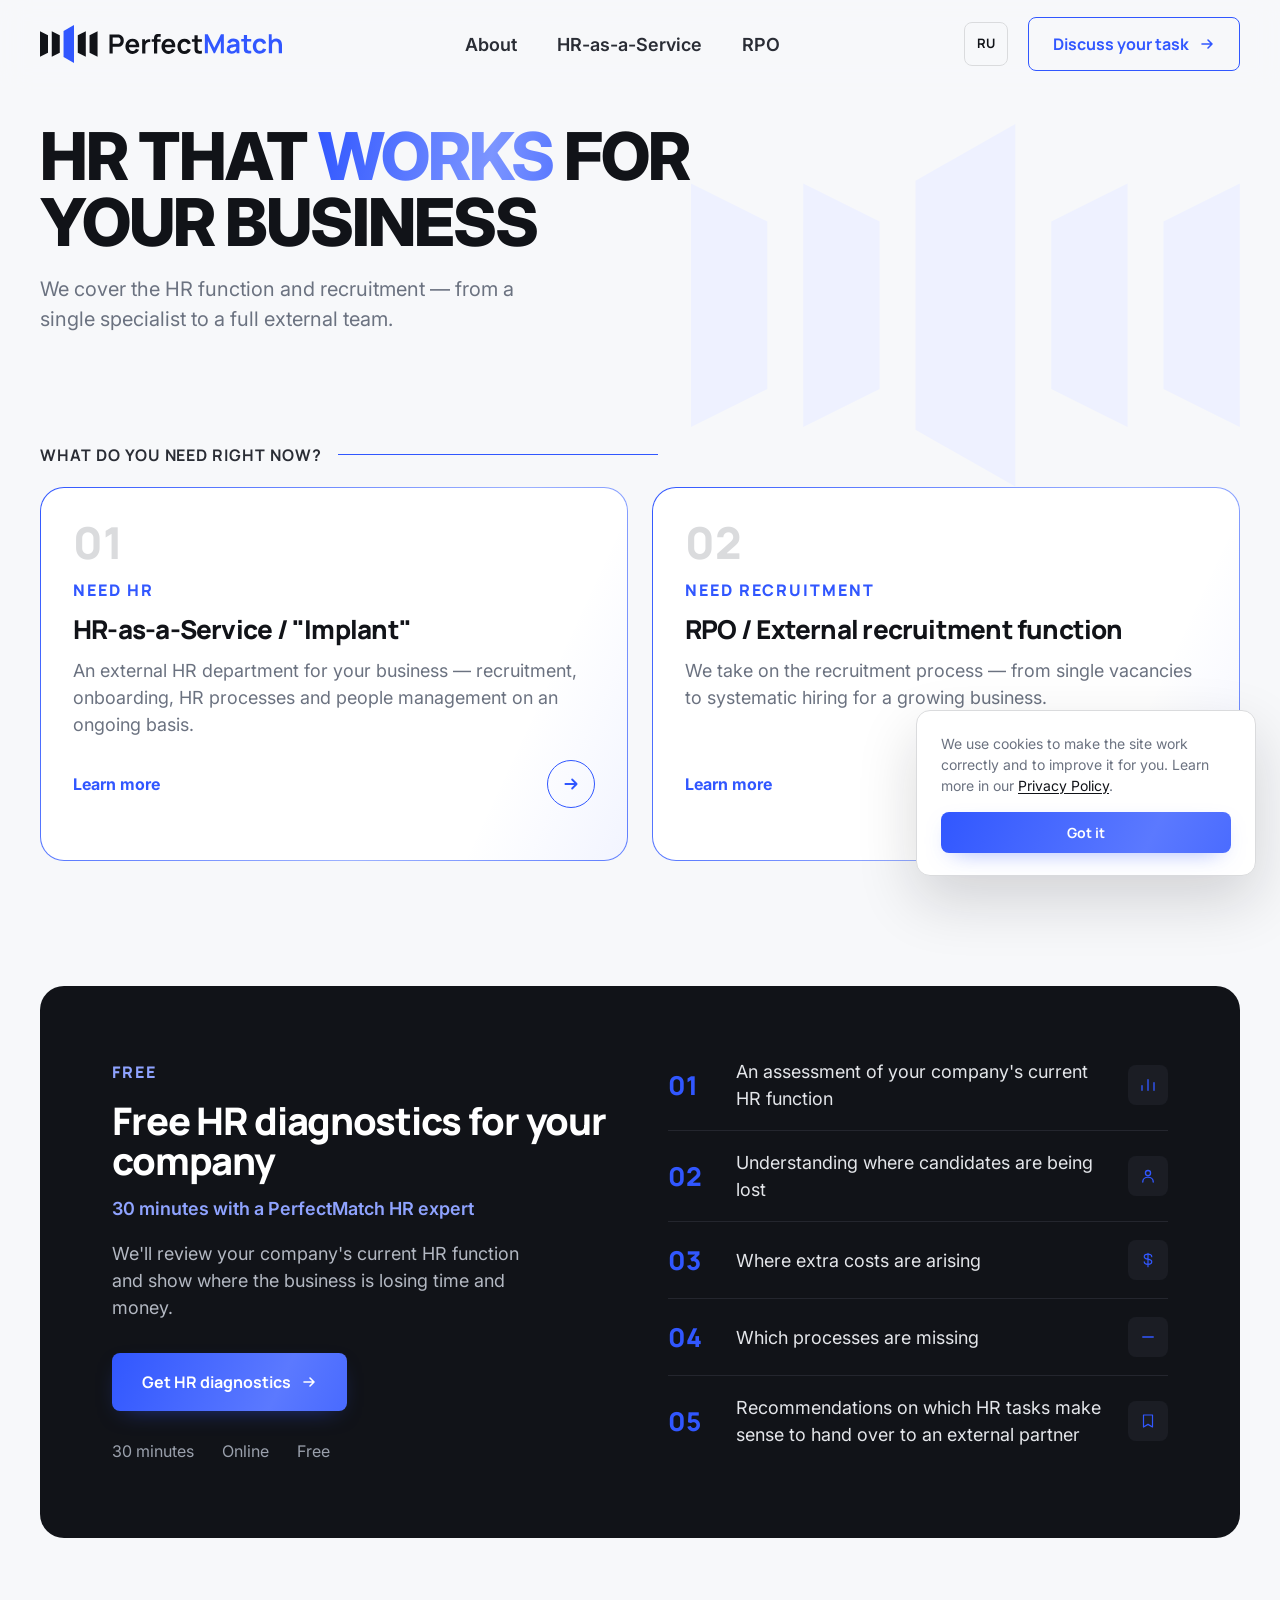
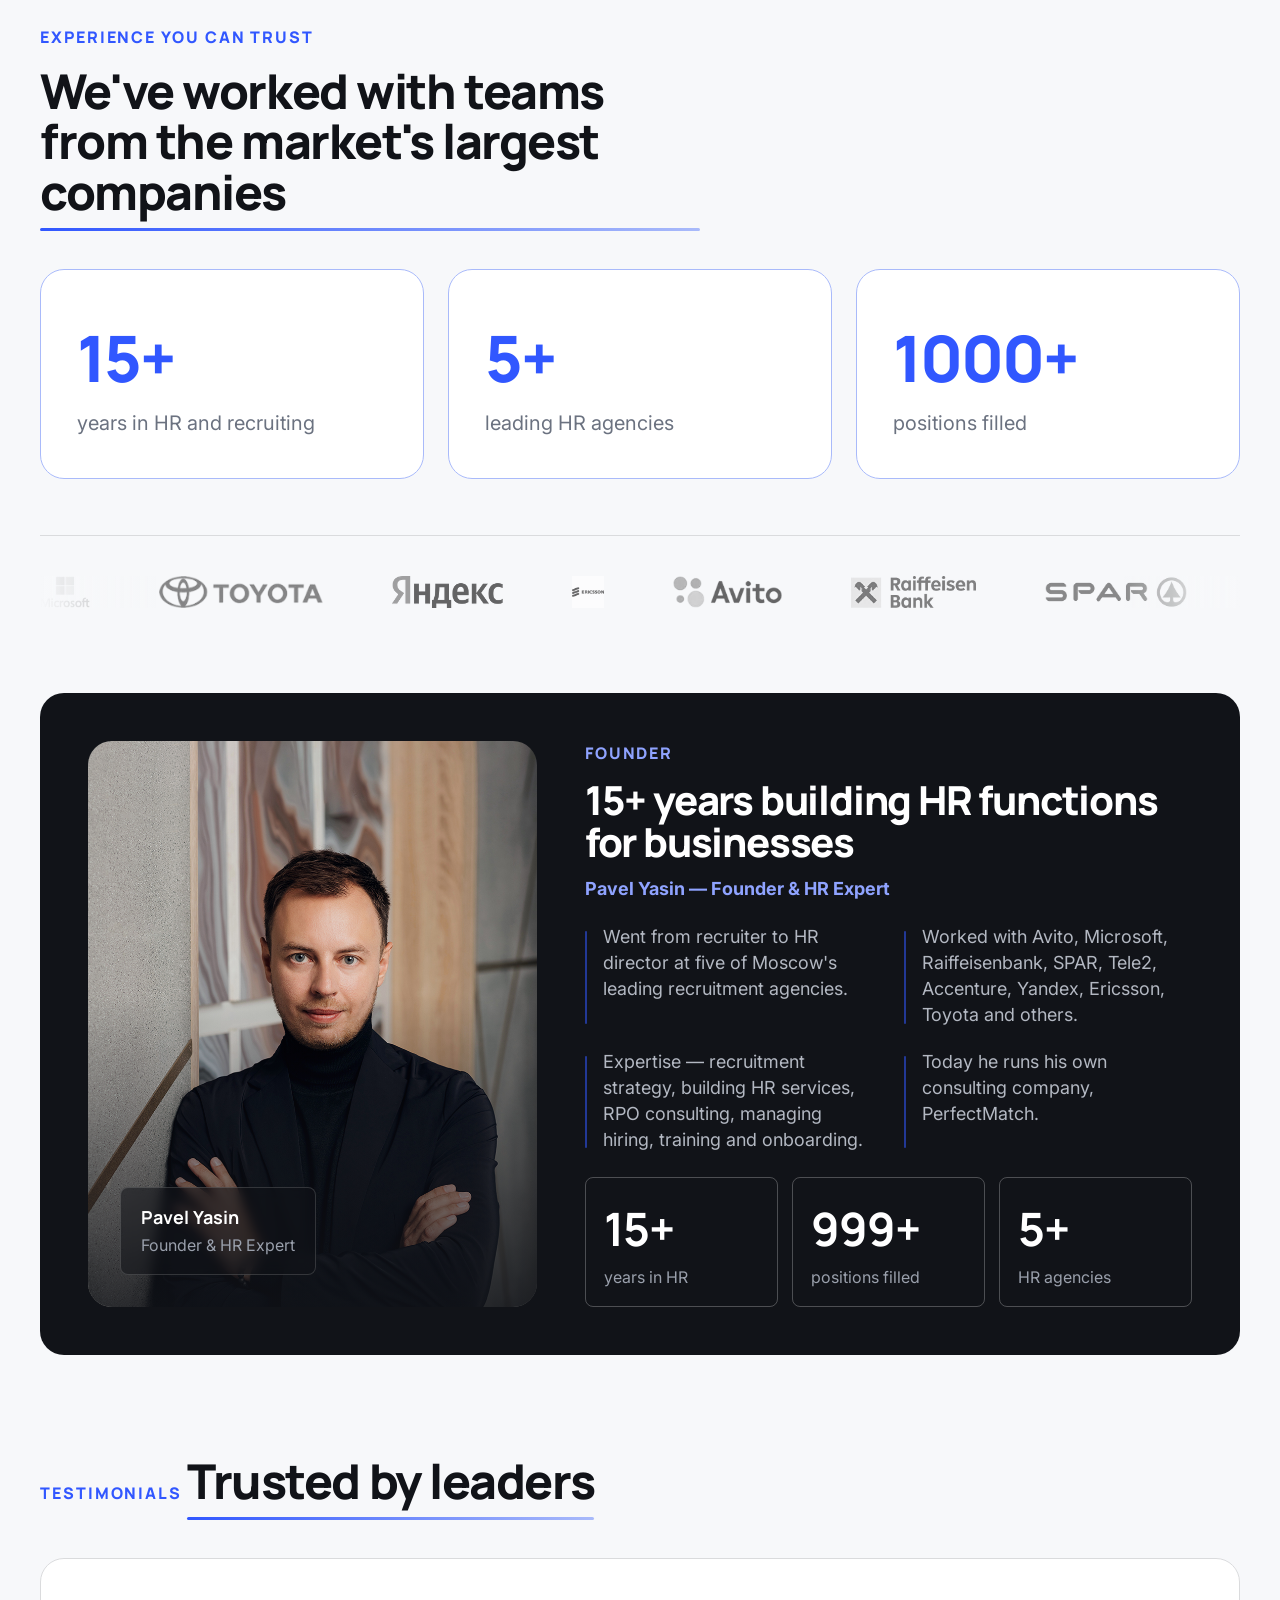
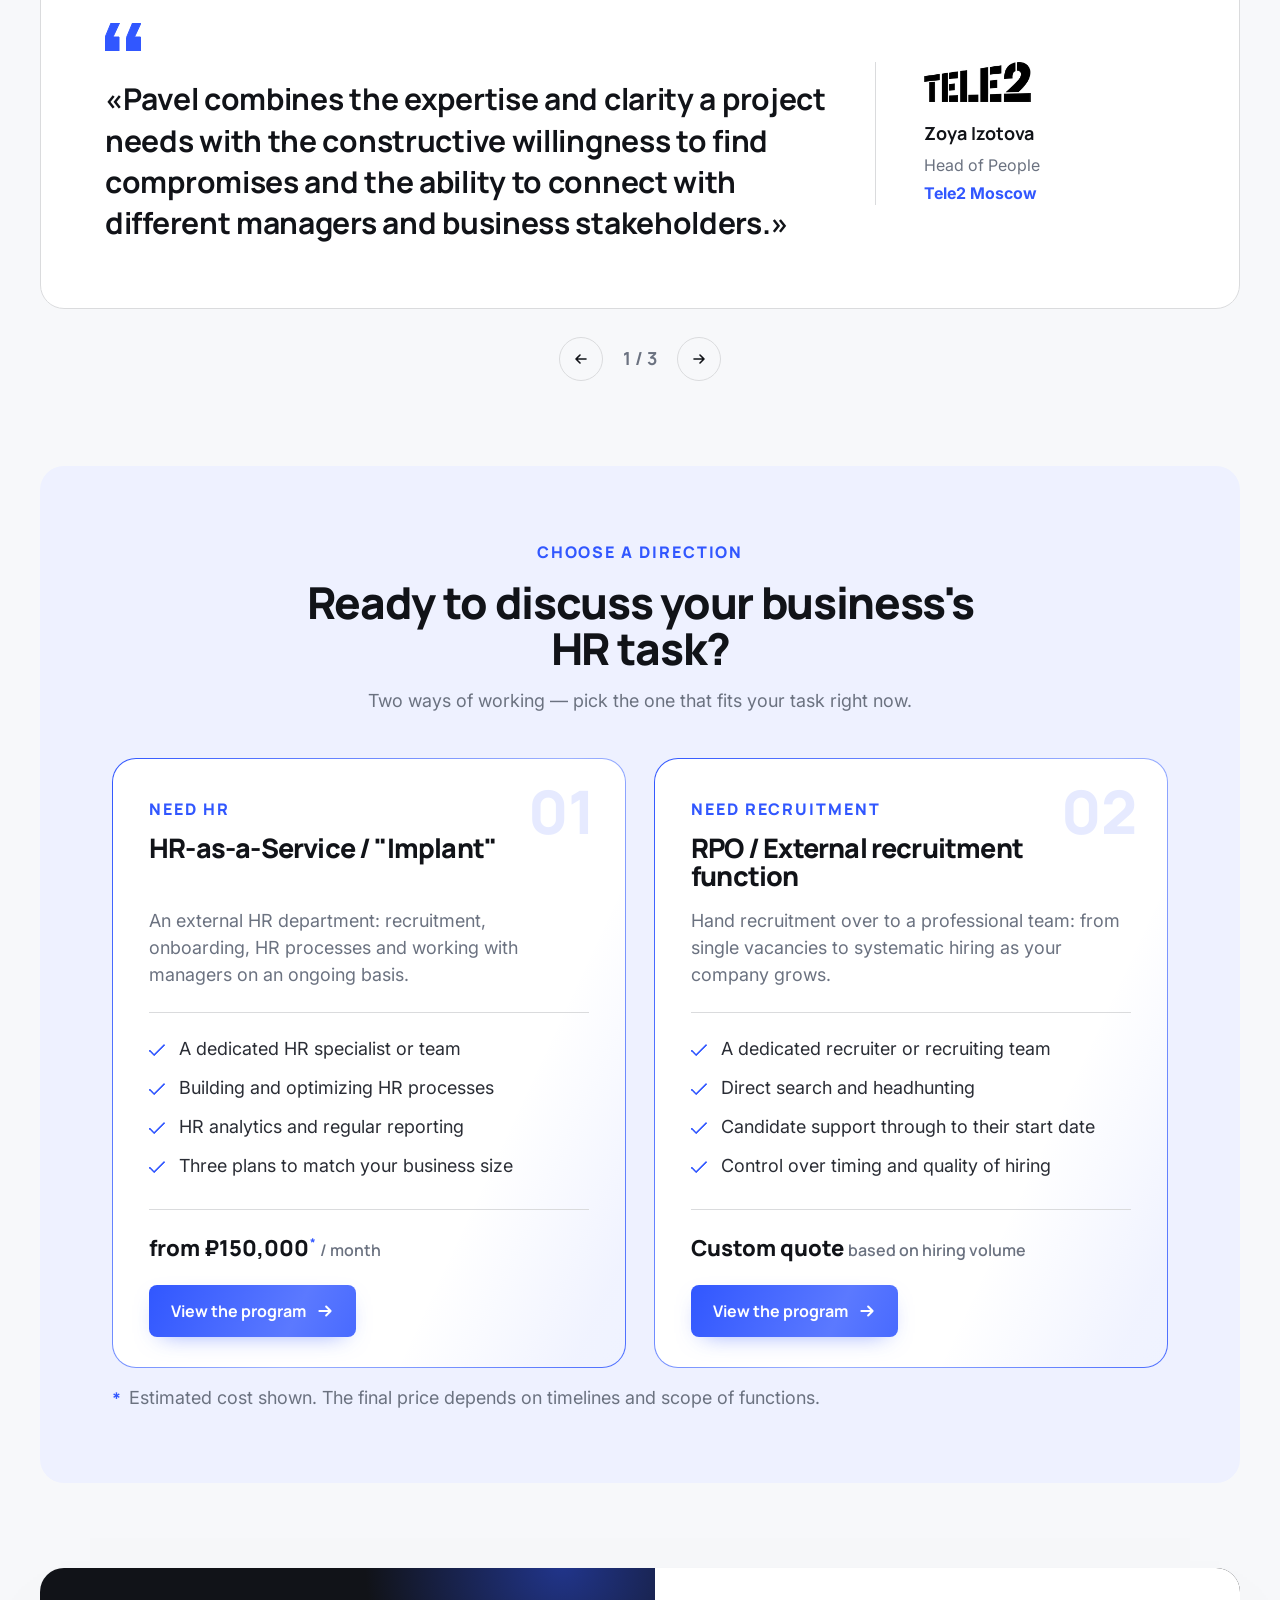
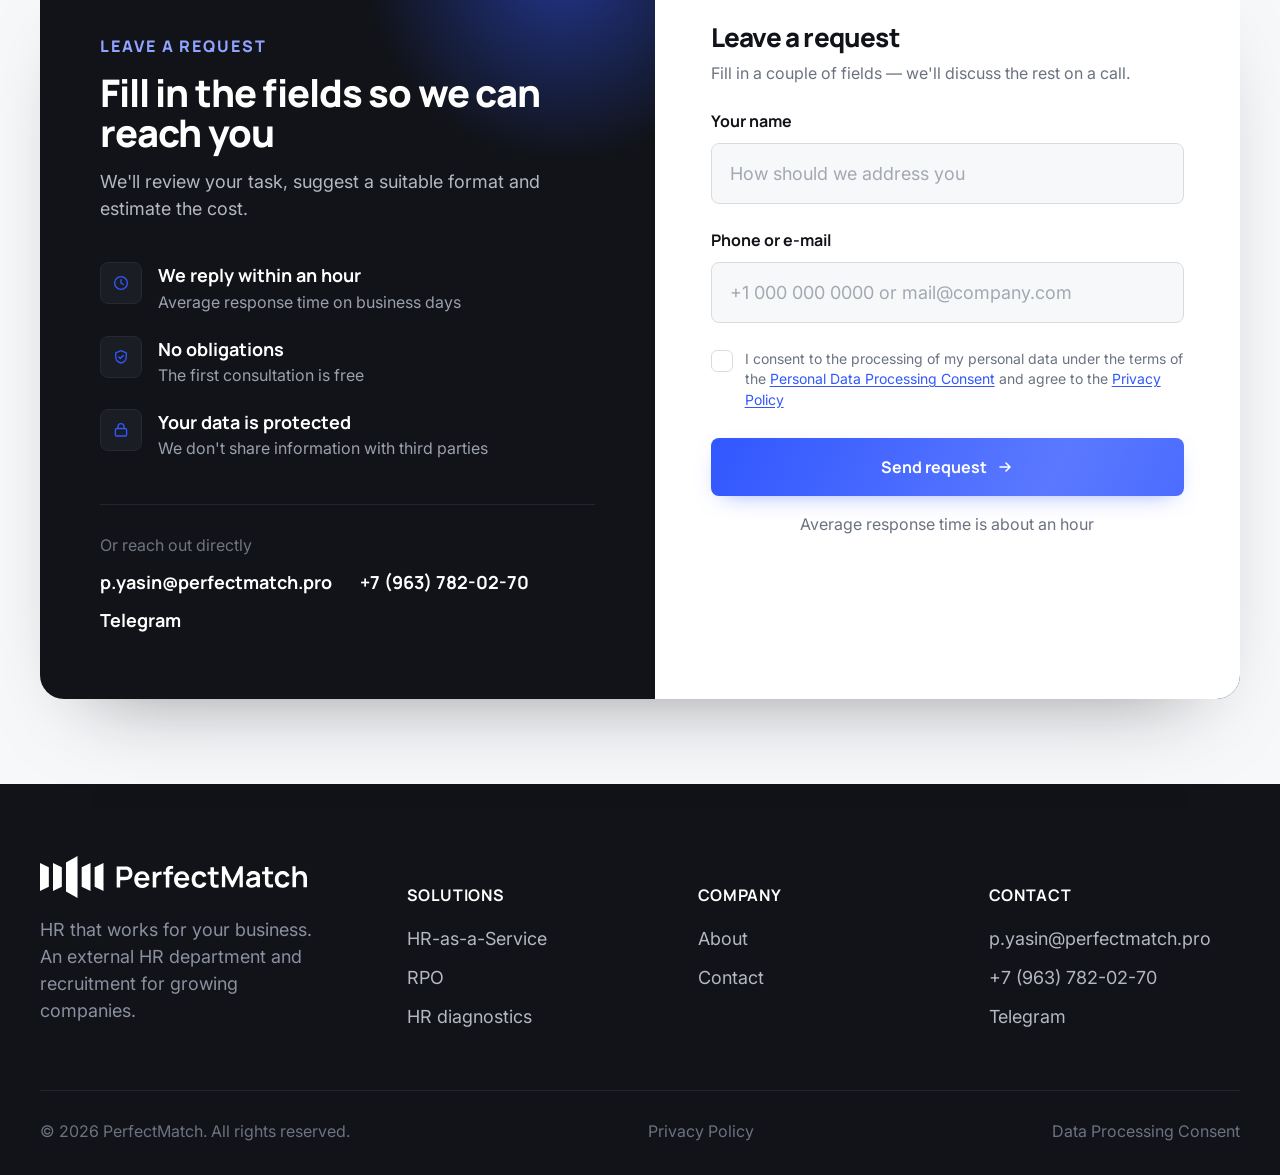
==== commit 49d9f441: "Переключатель языка — квадратная кнопка рядом с CTA Заменил текстовую пару «RU / EN» на компактную к" ====
--- a/en/index.html
+++ b/en/index.html
@@ -28,7 +28,7 @@
 <link rel="preconnect" href="https://fonts.googleapis.com">
 <link rel="preconnect" href="https://fonts.gstatic.com" crossorigin>
 <link href="https://fonts.googleapis.com/css2?family=Inter:wght@400;500;600;700;800;900&family=Manrope:wght@600;700;800&display=swap" rel="stylesheet">
-<link rel="stylesheet" href="/assets/css/style.css?v=58">
+<link rel="stylesheet" href="/assets/css/style.css?v=59">
 <script type="application/ld+json">
 {
   "@context": "https://schema.org",
@@ -136,9 +136,9 @@
       <a href="index.html#about">About</a>
       <a href="hr-as-a-service.html">HR-as-a-Service</a>
       <a href="rpo.html">RPO</a>
-      <span class="lang-switch"><a href="/index.html">RU</a><span>/</span><a href="index.html" class="active">EN</a></span>
     </nav>
     <div class="header-cta">
+      <a href="/index.html" class="lang-toggle" aria-label="Switch language">RU</a>
       <a href="#contact" class="btn btn-outline" data-modal-trigger>
         <span class="btn-label-full">Discuss your task</span>
         <svg width="16" height="16" viewBox="0 0 16 16" fill="none"><path d="M3 8H13M13 8L9 4M13 8L9 12" stroke="currentColor" stroke-width="1.6" stroke-linecap="round" stroke-linejoin="round"/></svg>
@@ -152,11 +152,16 @@
   <a href="index.html#about">About</a>
   <a href="hr-as-a-service.html">HR-as-a-Service</a>
   <a href="rpo.html">RPO</a>
-  <span class="lang-switch"><a href="/index.html">RU</a><span>/</span><a href="index.html" class="active">EN</a></span>
-  <a href="#contact" class="btn btn-primary" data-modal-trigger>
+  <div class="mobile-nav-actions">
+
+    <a href="/index.html" class="lang-toggle" aria-label="Switch language">RU</a>
+
+    <a href="#contact" class="btn btn-primary" data-modal-trigger>
     Discuss your task
     <svg width="16" height="16" viewBox="0 0 16 16" fill="none"><path d="M3 8H13M13 8L9 4M13 8L9 12" stroke="currentColor" stroke-width="1.6" stroke-linecap="round" stroke-linejoin="round"/></svg>
   </a>
+
+  </div>
 </div>
 
 <main>
--- a/assets/css/style.css
+++ b/assets/css/style.css
@@ -395,18 +395,16 @@
   padding: 17px 24px;
   border-bottom: none;
 }
-.mobile-nav .lang-switch {
-  display: flex;
-  border-bottom: none;
-  padding: 4px 4px 0;
-}
-.mobile-nav .lang-switch a {
-  display: inline;
+.mobile-nav .mobile-nav-actions .lang-toggle {
+  /* .mobile-nav a задаёт display:block/padding/border-bottom всем ссылкам —
+     сбрасываем их, чтобы кнопка осталась квадратной */
+  display: flex;
+  align-items: center;
+  justify-content: center;
   padding: 0;
-  font-family: var(--font-body);
-  font-weight: 600;
   font-size: 15px;
-  border-bottom: none;
+  border: 1px solid var(--border);
+  border-radius: var(--radius-sm);
 }
 
 /* ==========================================================================
@@ -3326,20 +3324,34 @@
   .cookie-notice p { font-size: 13px; }
 }
 
-/* Переключатель языка (RU/EN) */
-.lang-switch {
-  display: inline-flex;
-  align-items: center;
-  gap: 5px;
-  margin-left: 8px;
+/* Переключатель языка (RU/EN) — квадратная кнопка рядом с CTA */
+.lang-toggle {
+  display: flex;
+  align-items: center;
+  justify-content: center;
+  width: 44px;
+  height: 44px;
+  flex-shrink: 0;
+  border: 1px solid var(--border);
+  border-radius: var(--radius-sm);
+  font-family: var(--font-head);
+  font-weight: 700;
   font-size: 13px;
-  font-weight: 600;
-}
-.lang-switch a { color: var(--muted); text-decoration: none; }
-.lang-switch a:hover { color: var(--accent); }
-.lang-switch a.active { color: var(--ink); }
-.lang-switch span { color: var(--border); }
-.mobile-nav .lang-switch {
-  margin: 4px 0 4px;
-  font-size: 15px;
-}
+  color: var(--ink);
+  text-decoration: none;
+  transition: border-color .2s var(--ease), color .2s var(--ease);
+}
+.lang-toggle:hover { border-color: var(--accent); color: var(--accent); }
+
+.mobile-nav-actions {
+  display: flex;
+  align-items: stretch;
+  gap: 10px;
+  margin-top: 28px;
+}
+.mobile-nav-actions .lang-toggle { width: 56px; height: auto; }
+.mobile-nav-actions .btn { flex: 1; margin-top: 0; }
+
+@media (max-width: 640px) {
+  .header-cta .lang-toggle { display: none; }
+}
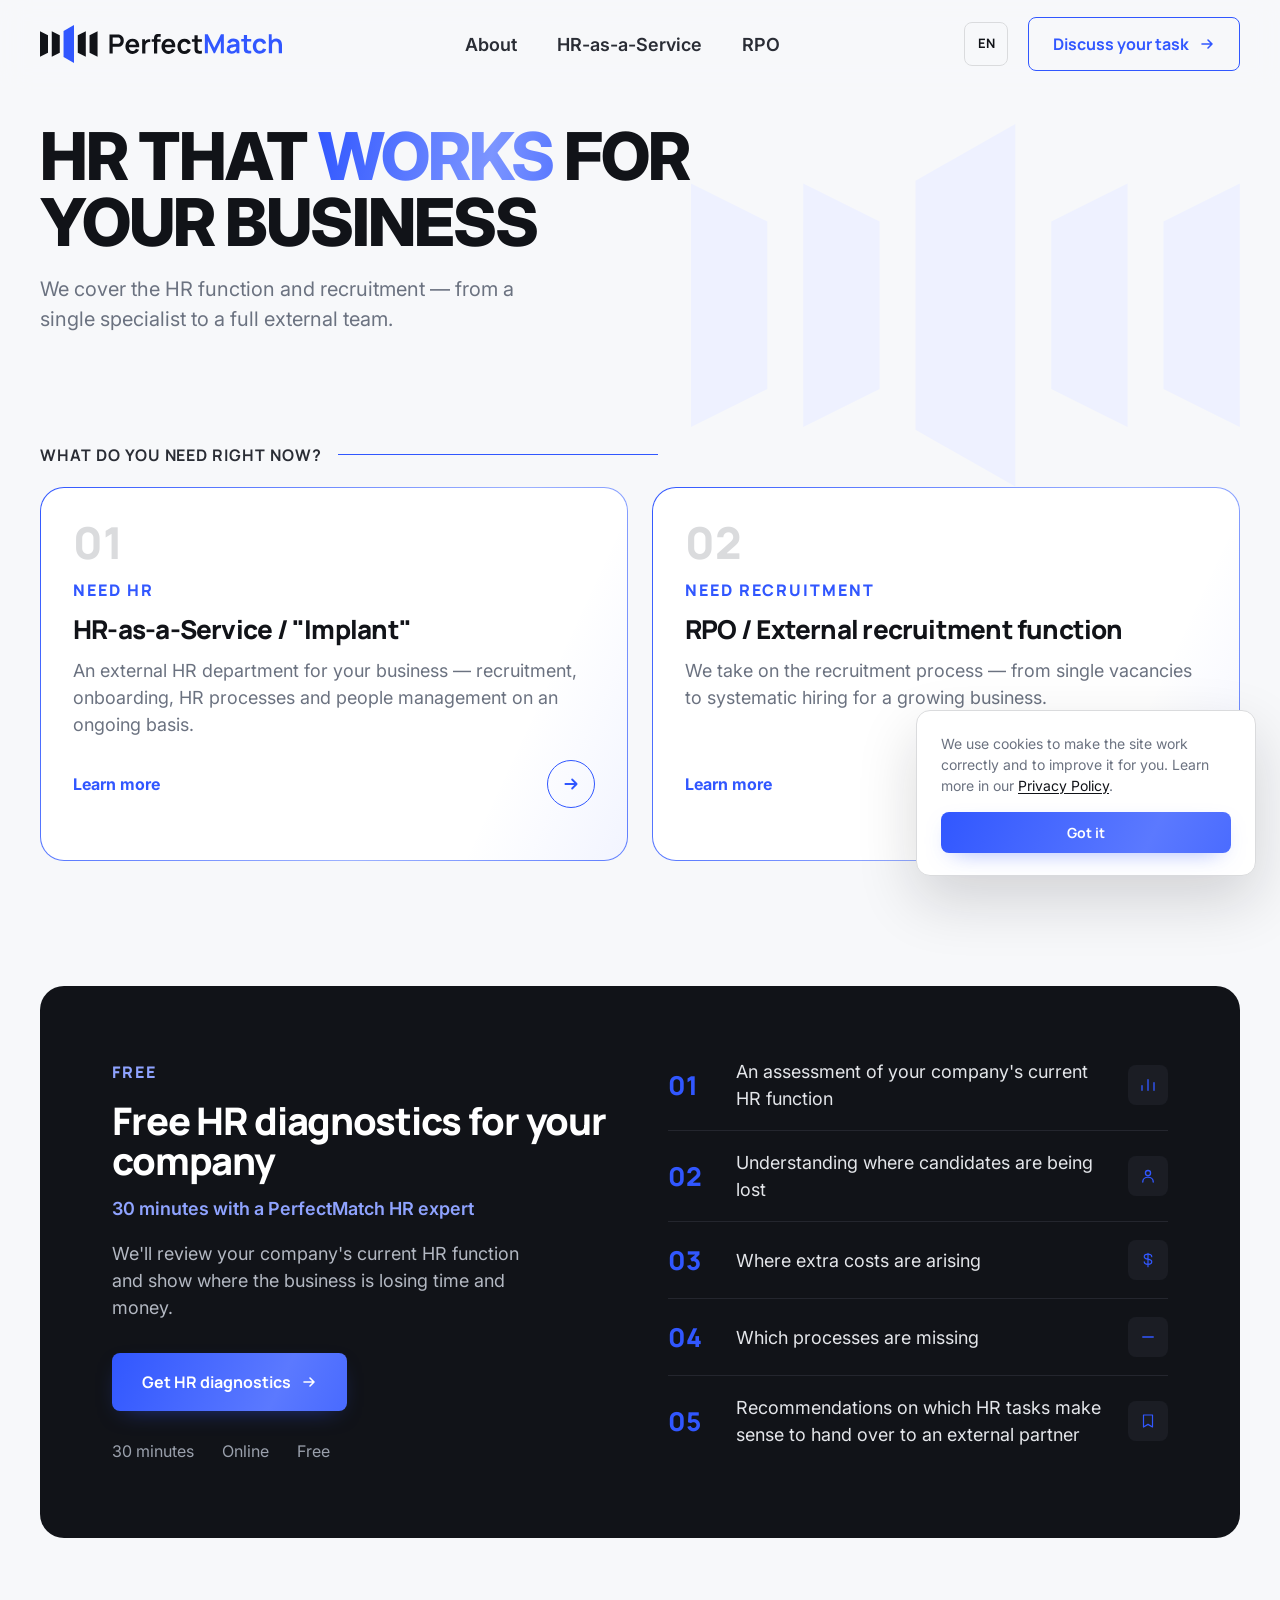
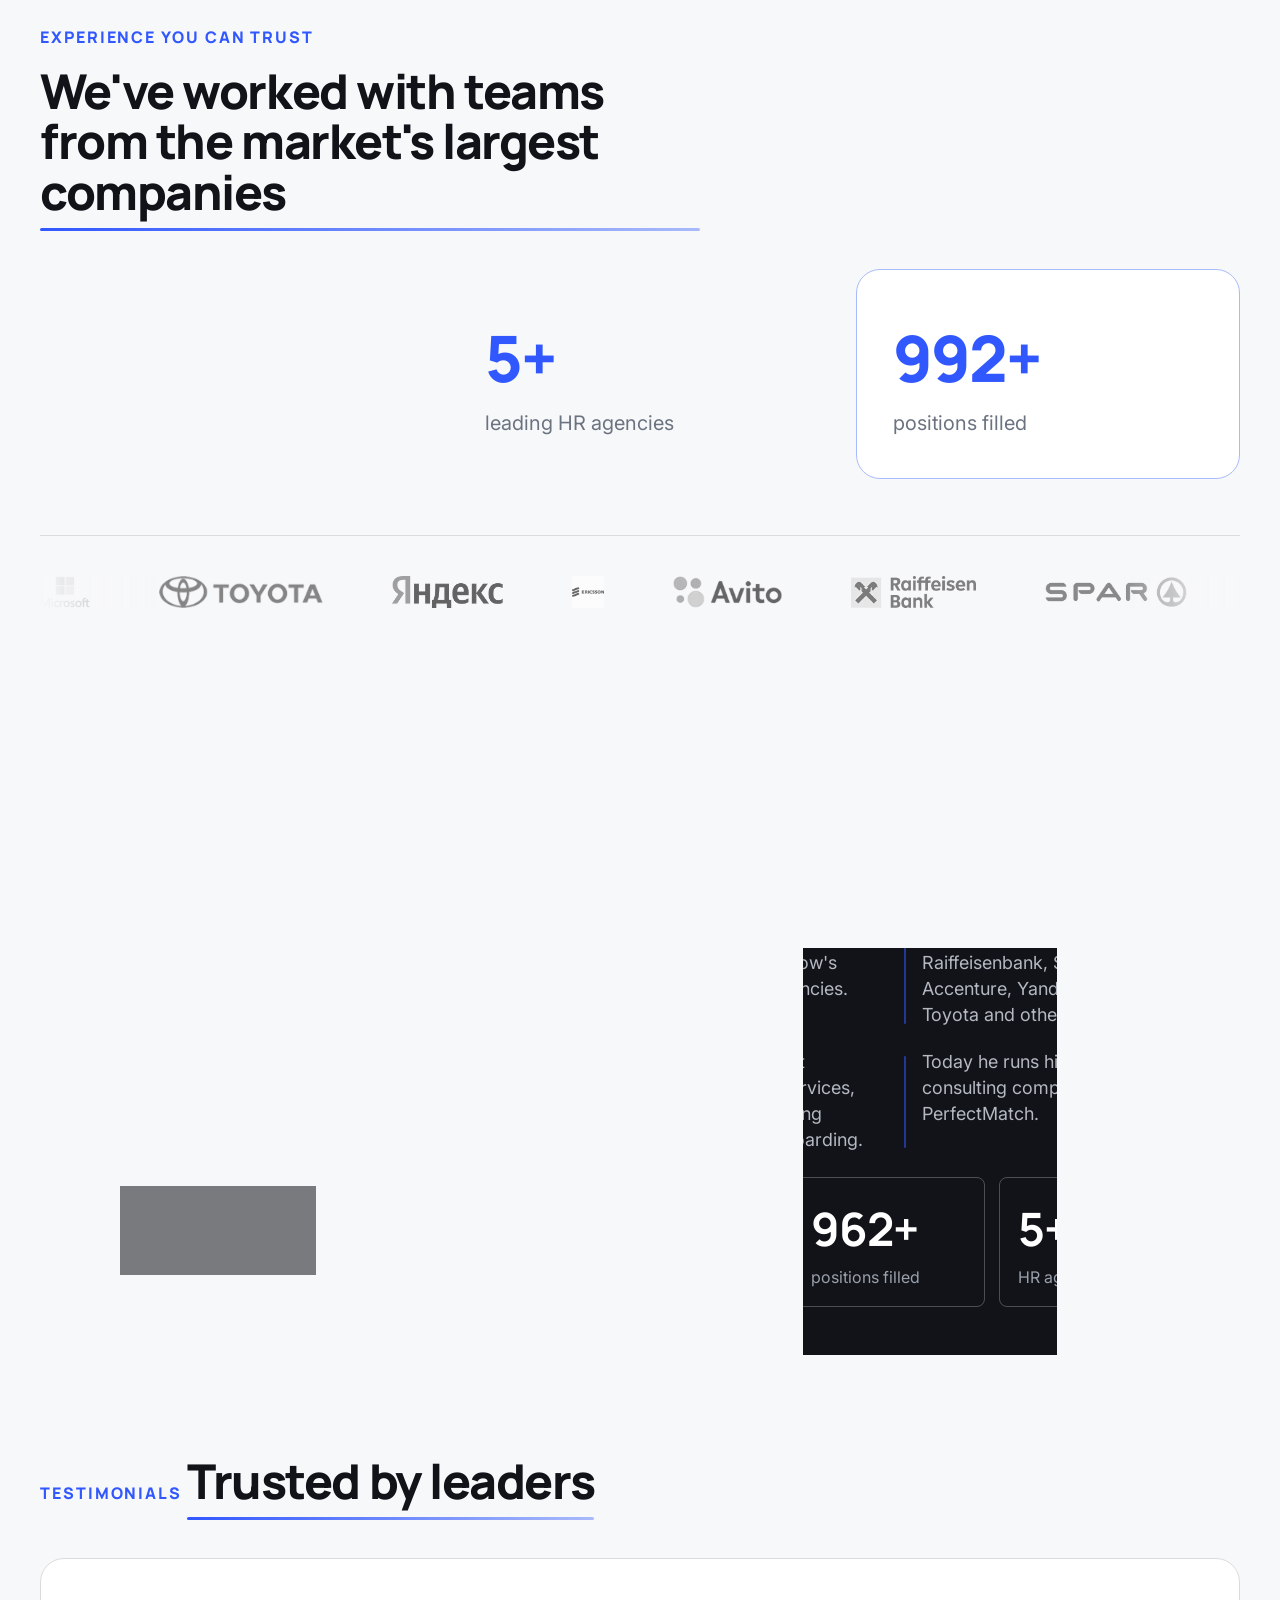
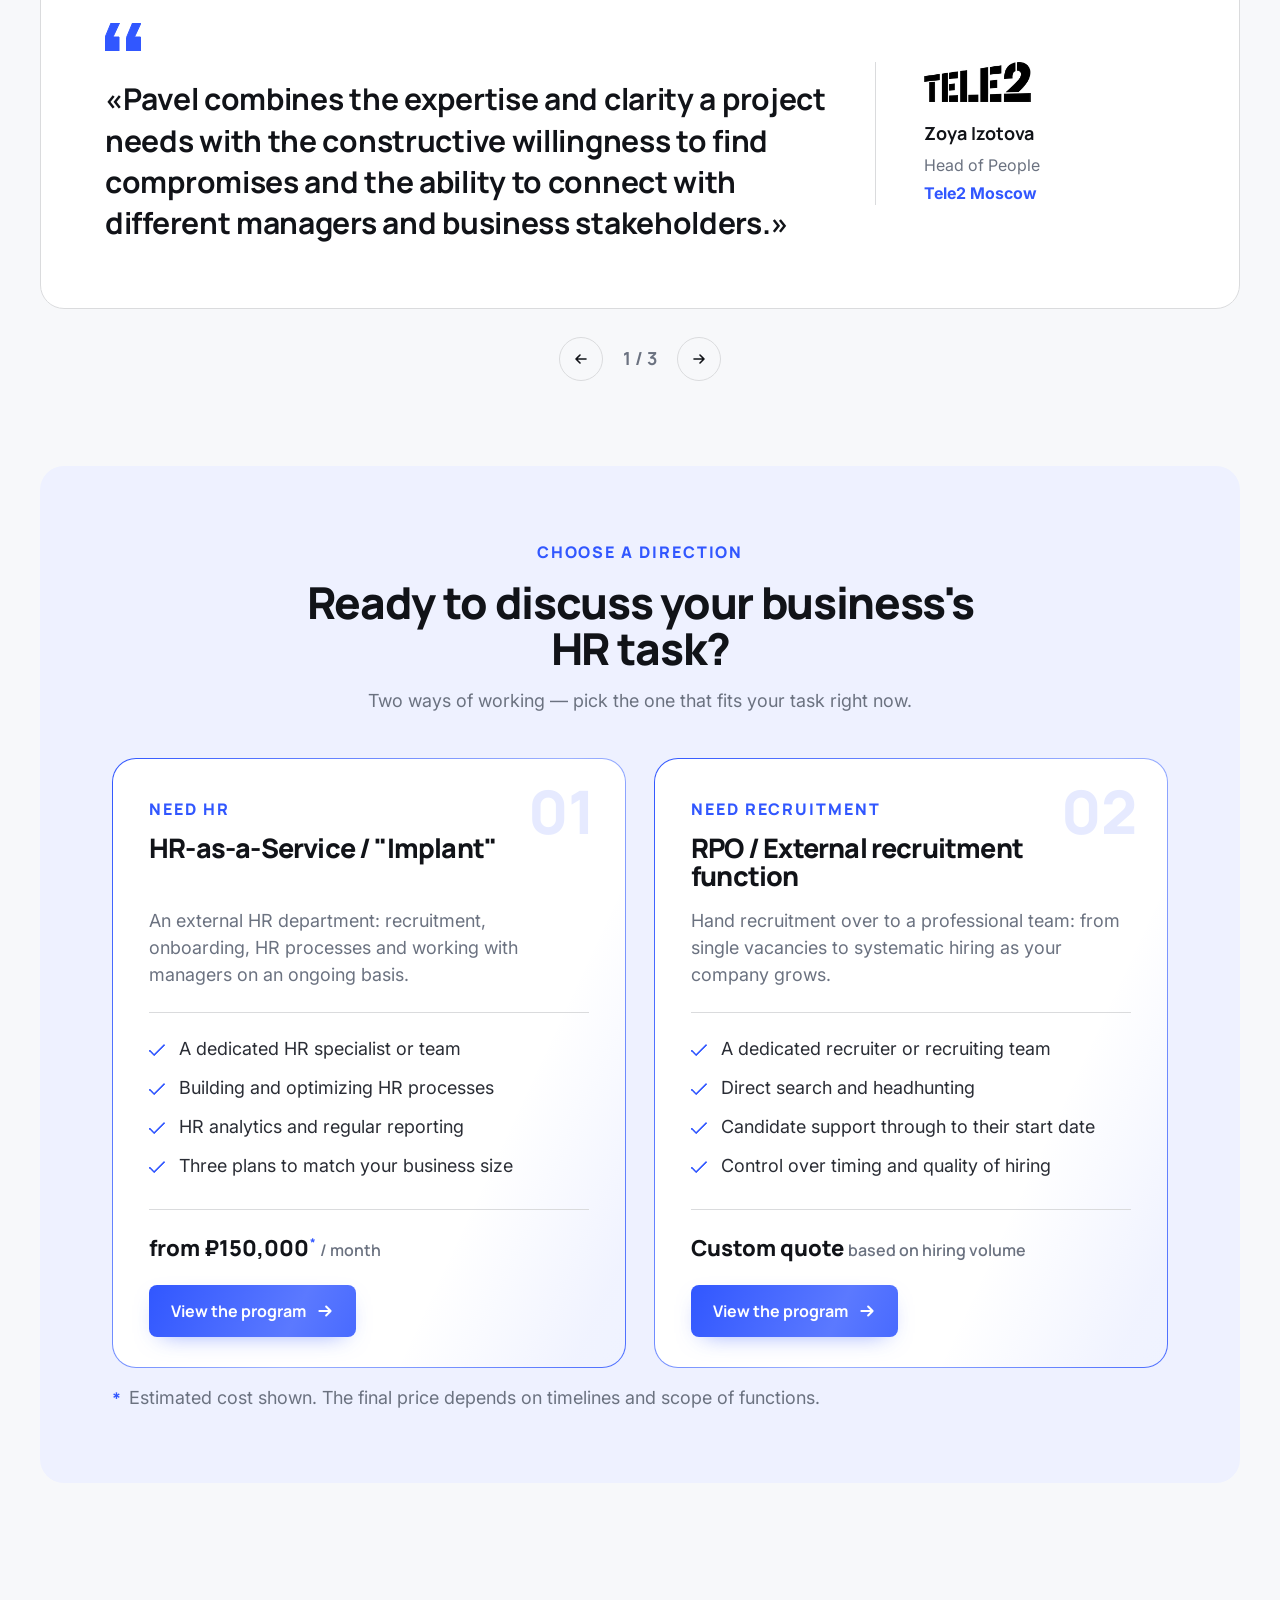
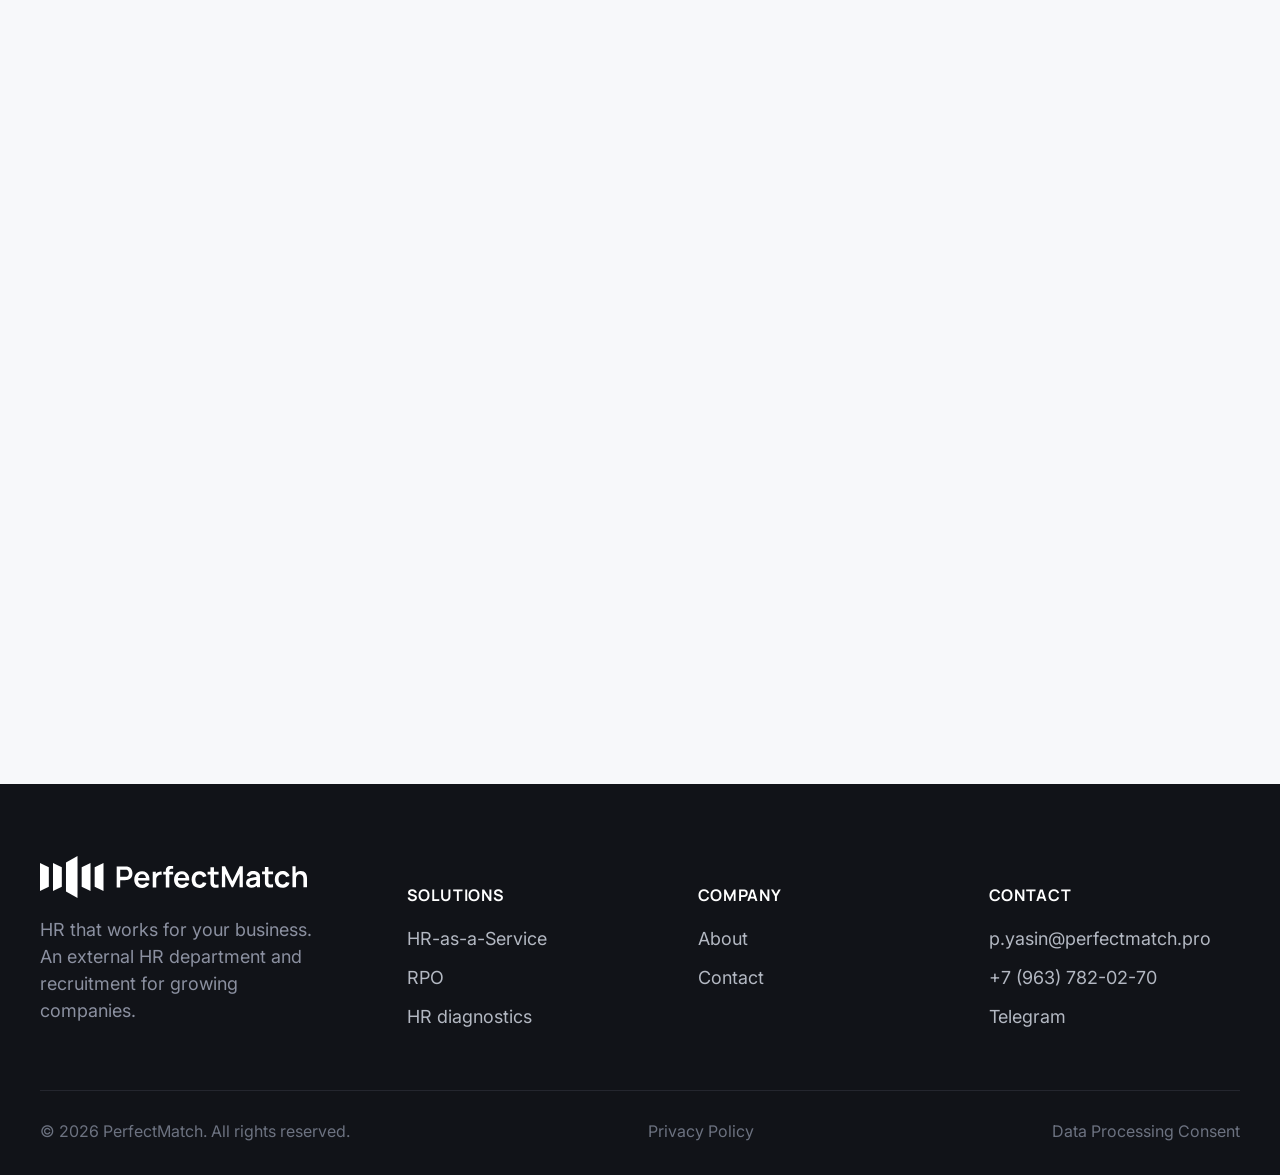
==== commit 631e7f22: "Исправить переключатель языка — показывать текущий язык, а не целевой Кнопка ошибочно показывала язы" ====
--- a/en/index.html
+++ b/en/index.html
@@ -138,7 +138,7 @@
       <a href="rpo.html">RPO</a>
     </nav>
     <div class="header-cta">
-      <a href="/index.html" class="lang-toggle" aria-label="Switch language">RU</a>
+      <a href="/index.html" class="lang-toggle" aria-label="Switch language">EN</a>
       <a href="#contact" class="btn btn-outline" data-modal-trigger>
         <span class="btn-label-full">Discuss your task</span>
         <svg width="16" height="16" viewBox="0 0 16 16" fill="none"><path d="M3 8H13M13 8L9 4M13 8L9 12" stroke="currentColor" stroke-width="1.6" stroke-linecap="round" stroke-linejoin="round"/></svg>
@@ -154,7 +154,7 @@
   <a href="rpo.html">RPO</a>
   <div class="mobile-nav-actions">
 
-    <a href="/index.html" class="lang-toggle" aria-label="Switch language">RU</a>
+    <a href="/index.html" class="lang-toggle" aria-label="Switch language">EN</a>
 
     <a href="#contact" class="btn btn-primary" data-modal-trigger>
     Discuss your task
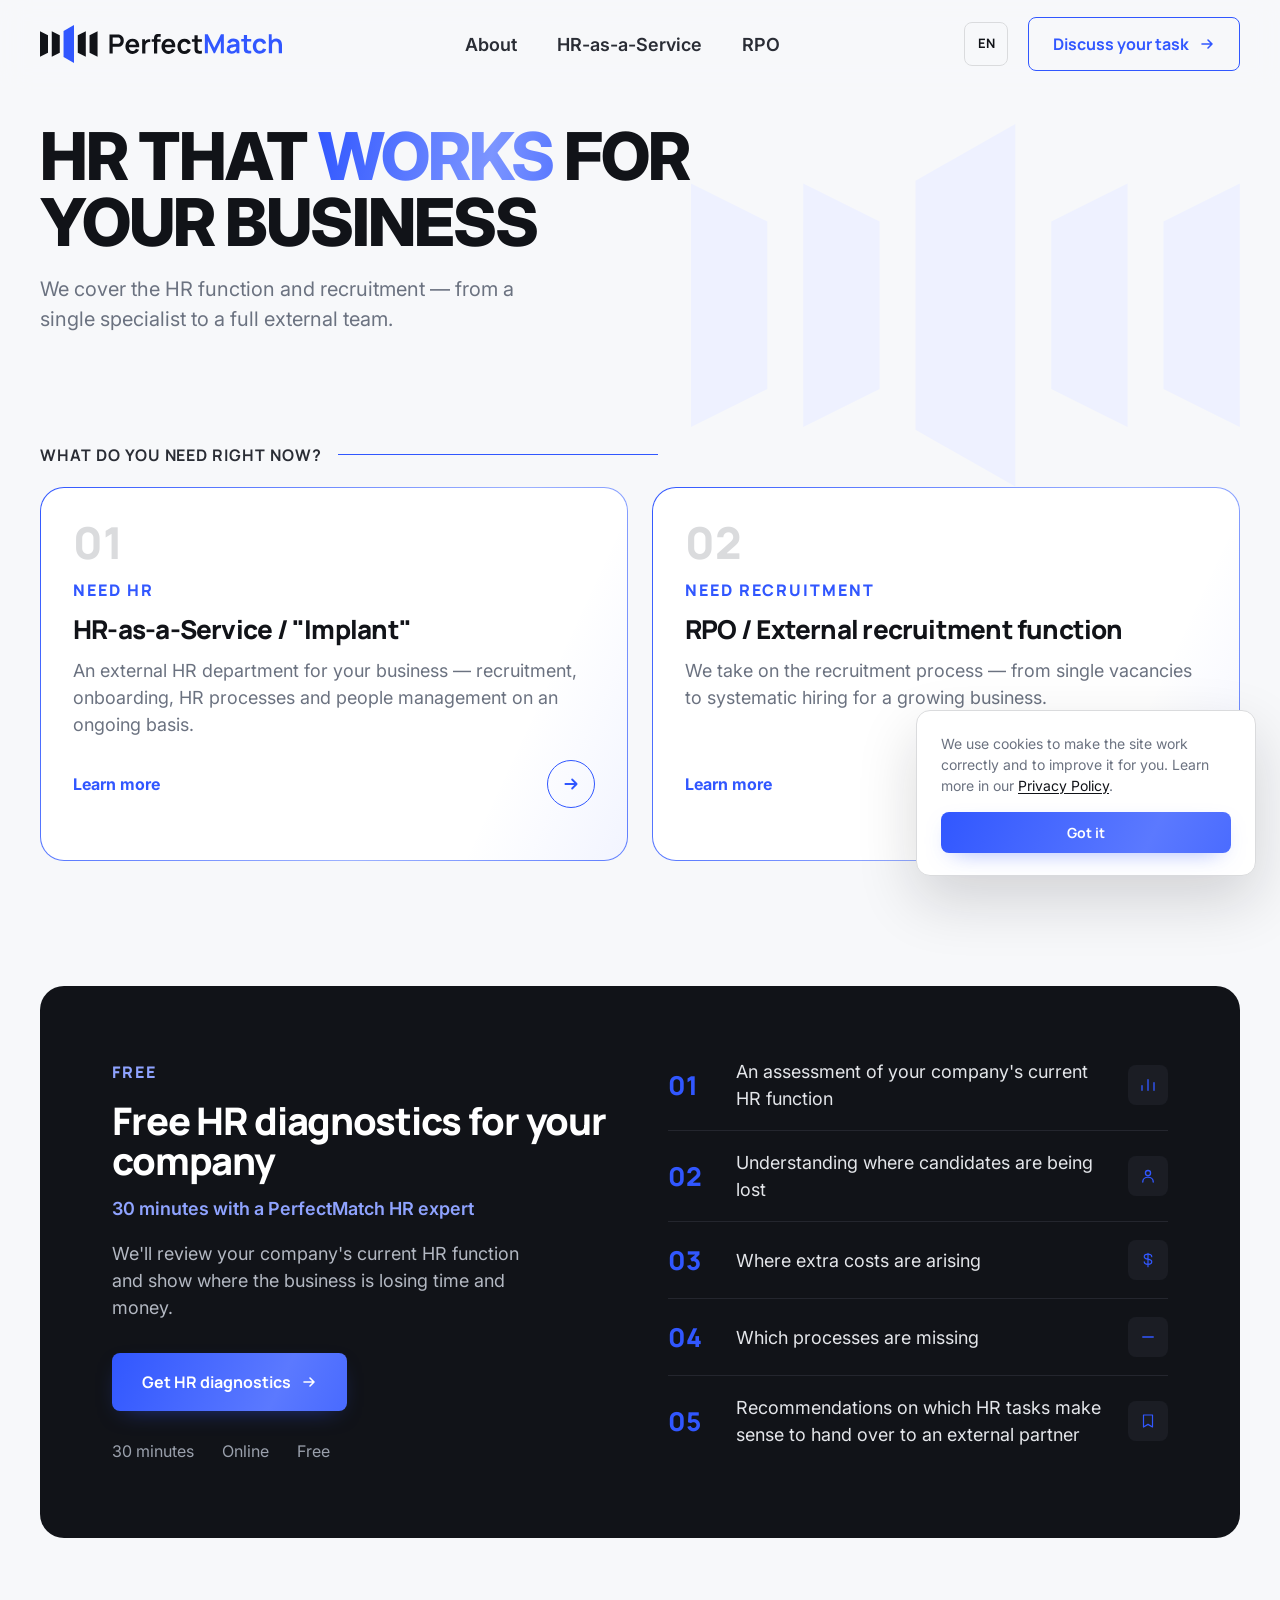
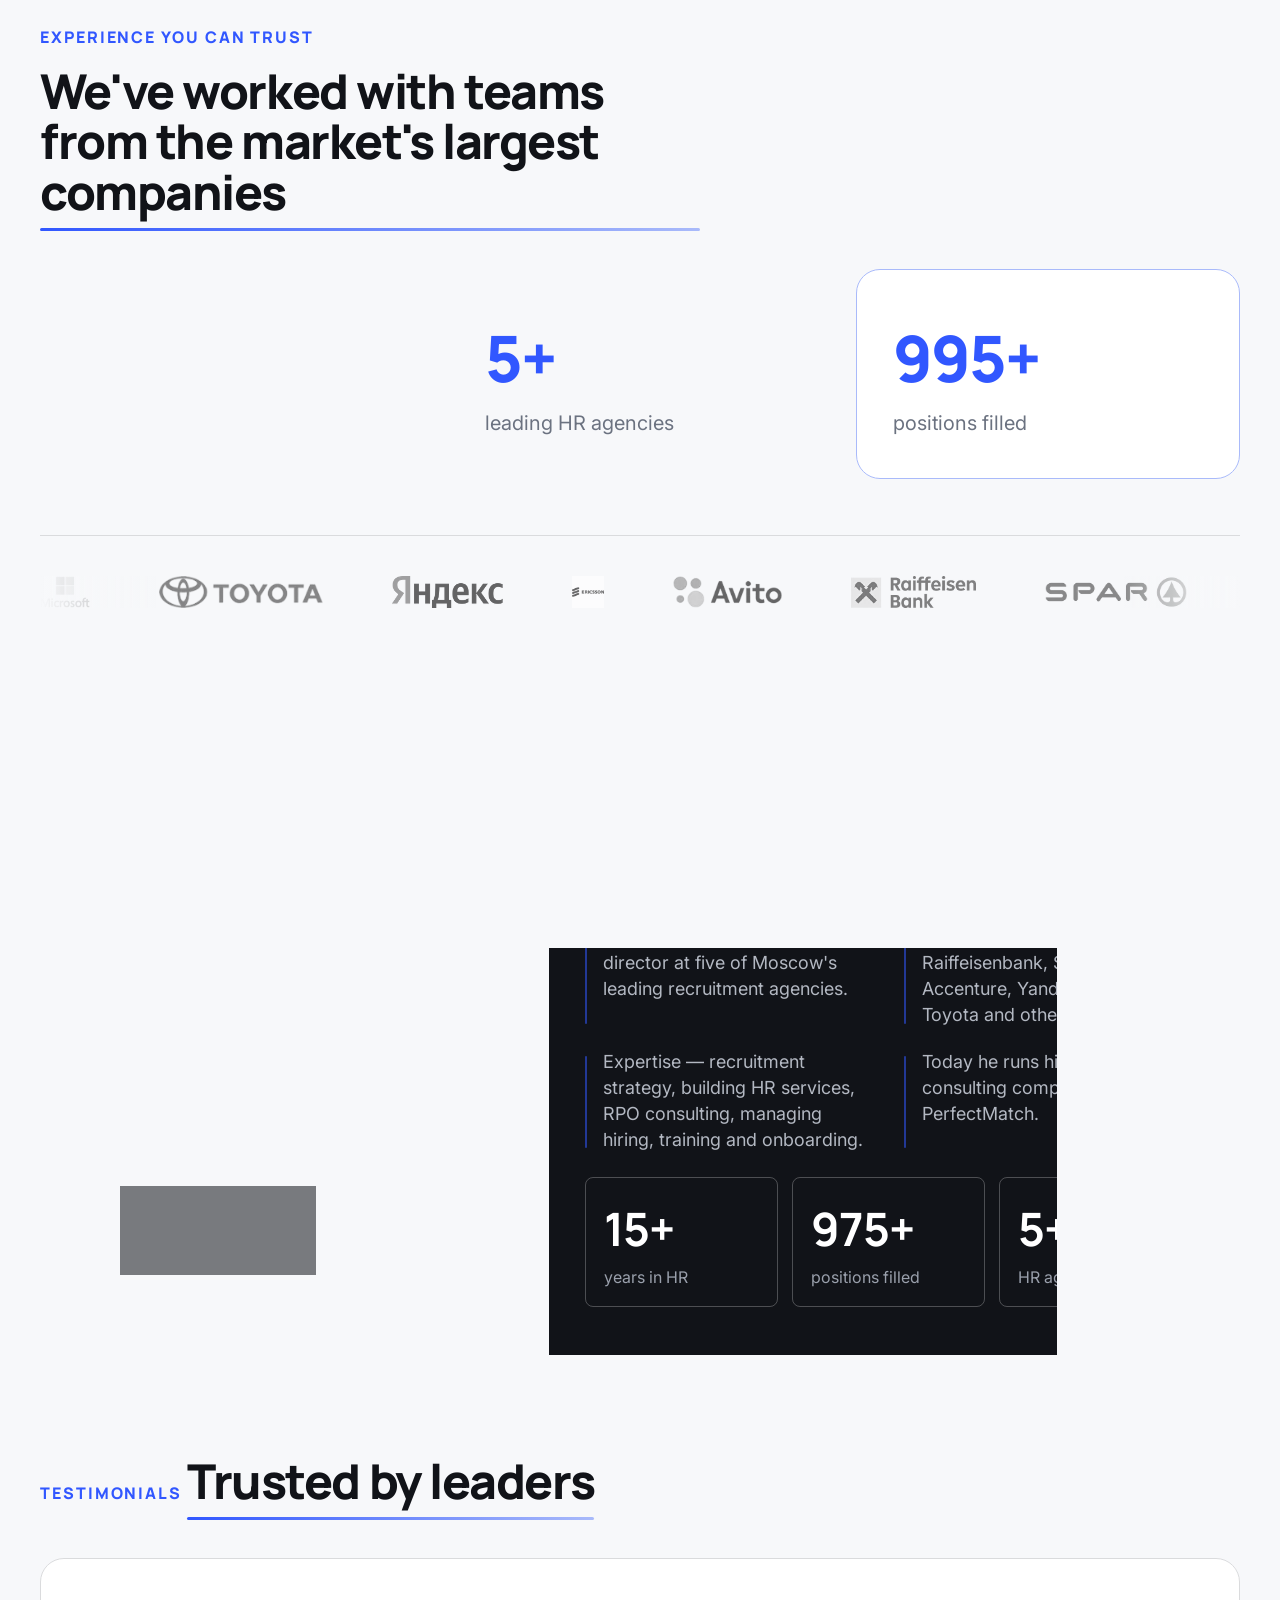
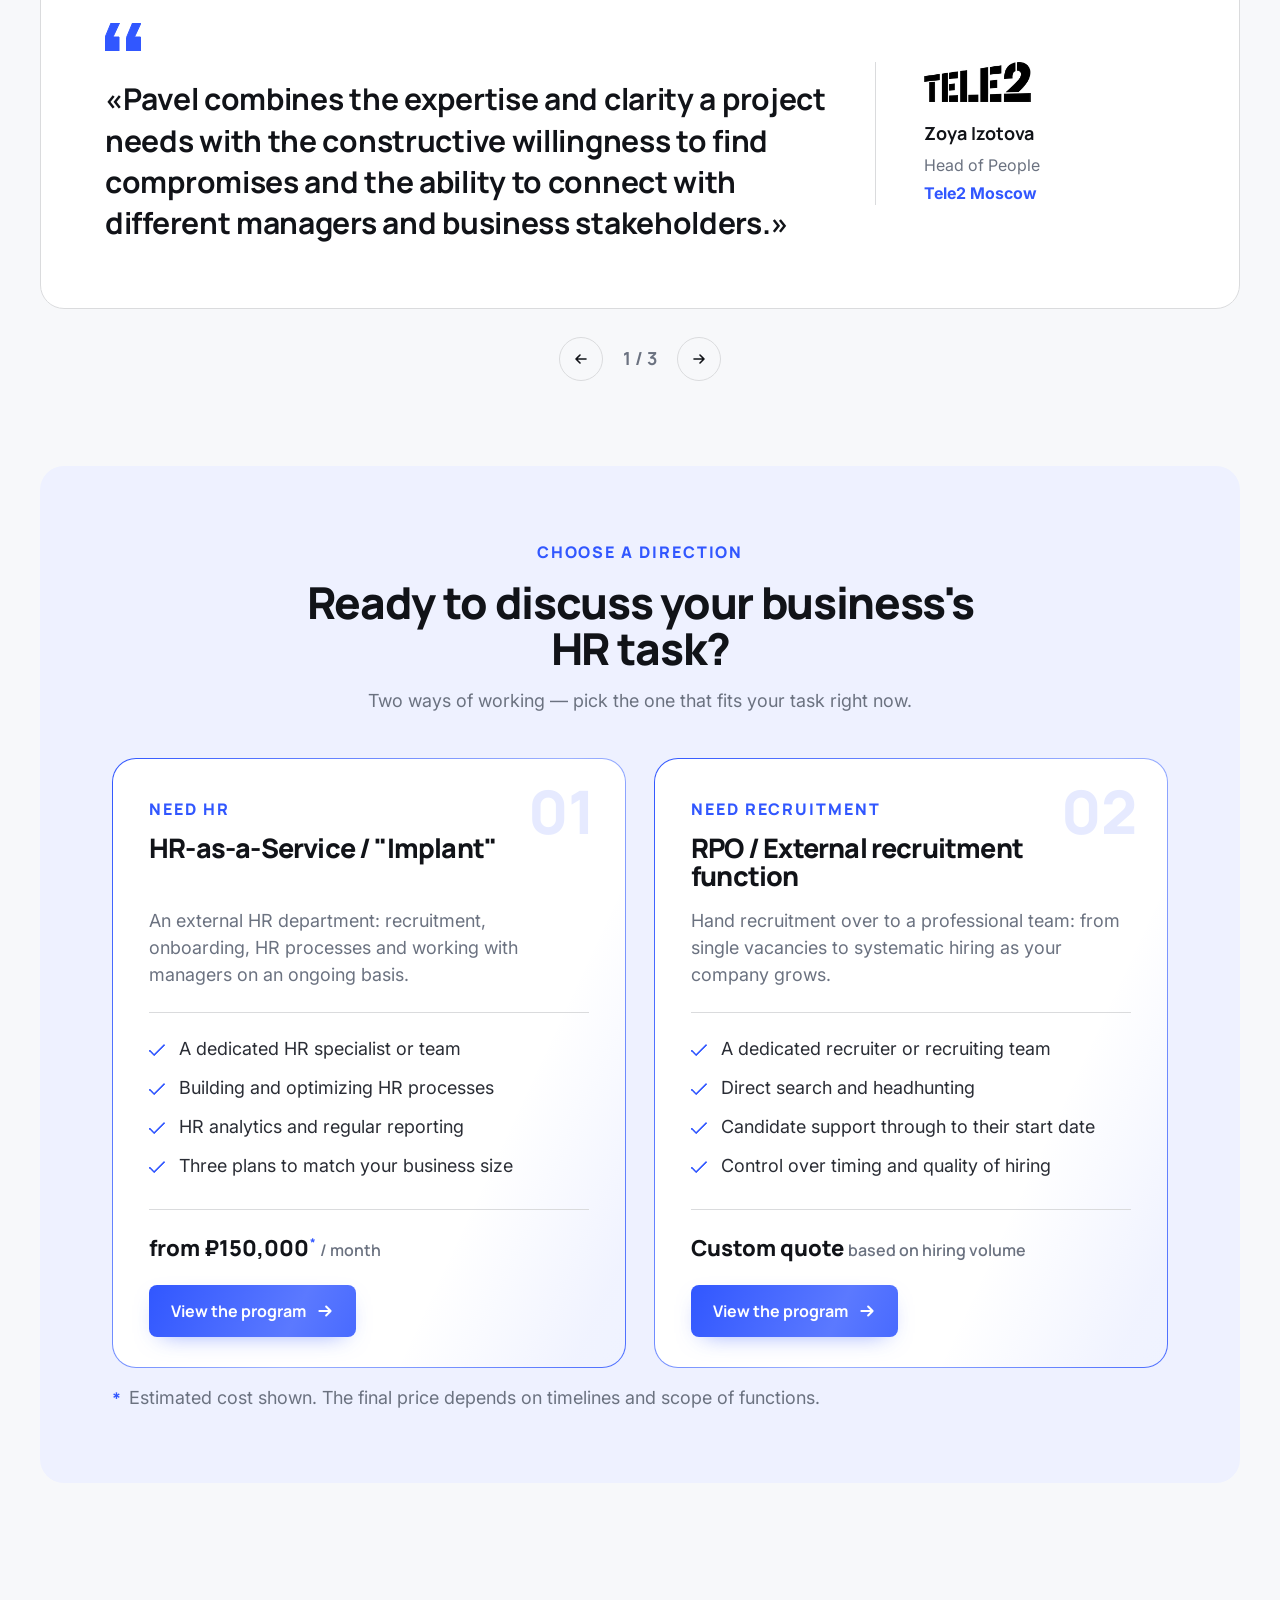
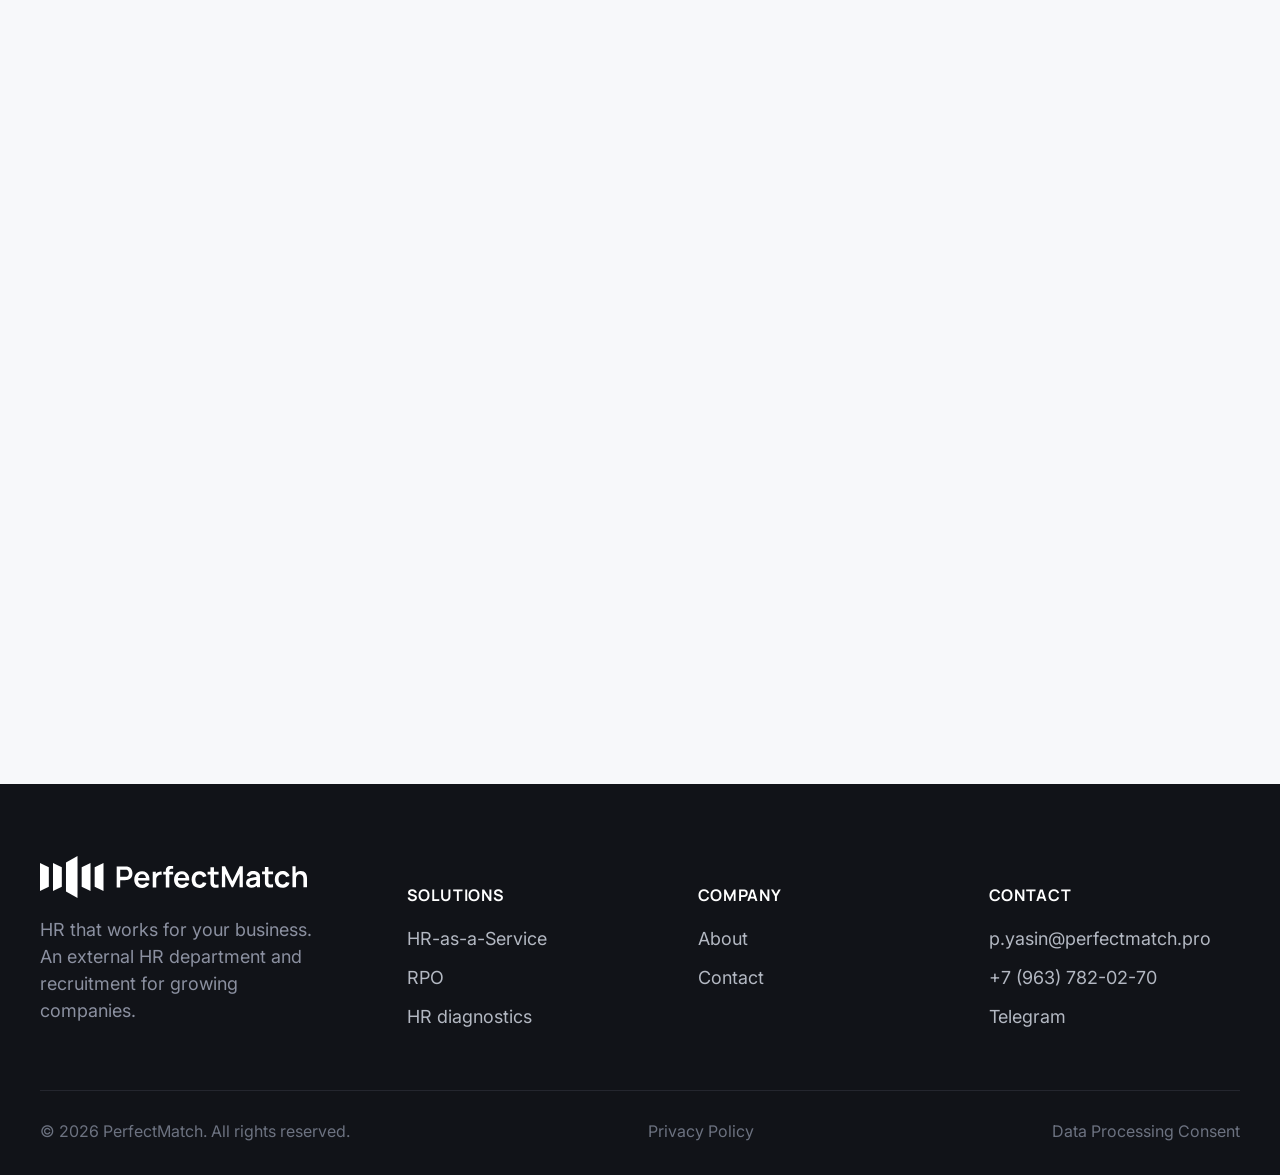
==== commit 2bd2c9ce: "Перенести кнопку языка в шапку рядом с бургером на мобильных Раньше на мобильных переключатель прята" ====
--- a/en/index.html
+++ b/en/index.html
@@ -28,7 +28,7 @@
 <link rel="preconnect" href="https://fonts.googleapis.com">
 <link rel="preconnect" href="https://fonts.gstatic.com" crossorigin>
 <link href="https://fonts.googleapis.com/css2?family=Inter:wght@400;500;600;700;800;900&family=Manrope:wght@600;700;800&display=swap" rel="stylesheet">
-<link rel="stylesheet" href="/assets/css/style.css?v=59">
+<link rel="stylesheet" href="/assets/css/style.css?v=60">
 <script type="application/ld+json">
 {
   "@context": "https://schema.org",
@@ -152,16 +152,10 @@
   <a href="index.html#about">About</a>
   <a href="hr-as-a-service.html">HR-as-a-Service</a>
   <a href="rpo.html">RPO</a>
-  <div class="mobile-nav-actions">
-
-    <a href="/index.html" class="lang-toggle" aria-label="Switch language">EN</a>
-
-    <a href="#contact" class="btn btn-primary" data-modal-trigger>
+  <a href="#contact" class="btn btn-primary" data-modal-trigger>
     Discuss your task
     <svg width="16" height="16" viewBox="0 0 16 16" fill="none"><path d="M3 8H13M13 8L9 4M13 8L9 12" stroke="currentColor" stroke-width="1.6" stroke-linecap="round" stroke-linejoin="round"/></svg>
   </a>
-
-  </div>
 </div>
 
 <main>
--- a/assets/css/style.css
+++ b/assets/css/style.css
@@ -394,17 +394,6 @@
   width: 100%;
   padding: 17px 24px;
   border-bottom: none;
-}
-.mobile-nav .mobile-nav-actions .lang-toggle {
-  /* .mobile-nav a задаёт display:block/padding/border-bottom всем ссылкам —
-     сбрасываем их, чтобы кнопка осталась квадратной */
-  display: flex;
-  align-items: center;
-  justify-content: center;
-  padding: 0;
-  font-size: 15px;
-  border: 1px solid var(--border);
-  border-radius: var(--radius-sm);
 }
 
 /* ==========================================================================
@@ -3343,15 +3332,6 @@
 }
 .lang-toggle:hover { border-color: var(--accent); color: var(--accent); }
 
-.mobile-nav-actions {
-  display: flex;
-  align-items: stretch;
-  gap: 10px;
-  margin-top: 28px;
-}
-.mobile-nav-actions .lang-toggle { width: 56px; height: auto; }
-.mobile-nav-actions .btn { flex: 1; margin-top: 0; }
-
 @media (max-width: 640px) {
-  .header-cta .lang-toggle { display: none; }
-}
+  .header-cta { gap: 10px; }
+}
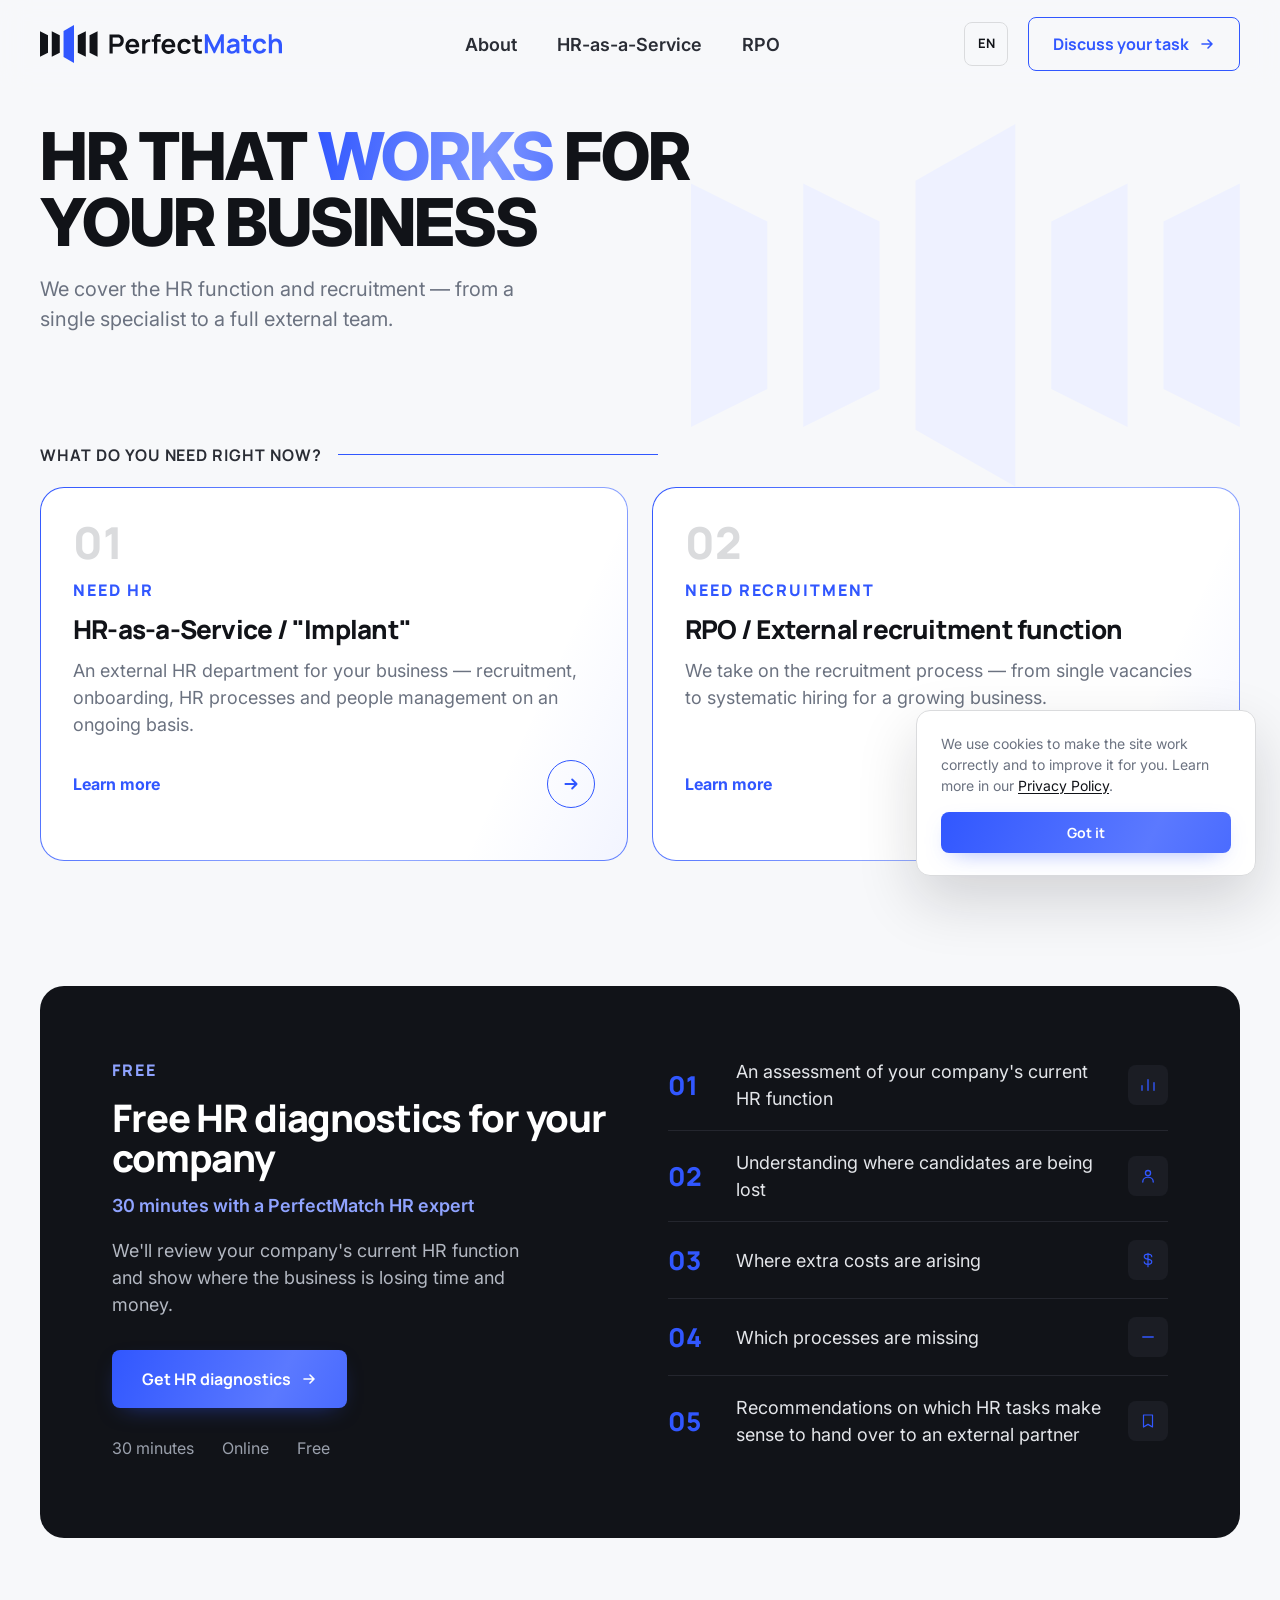
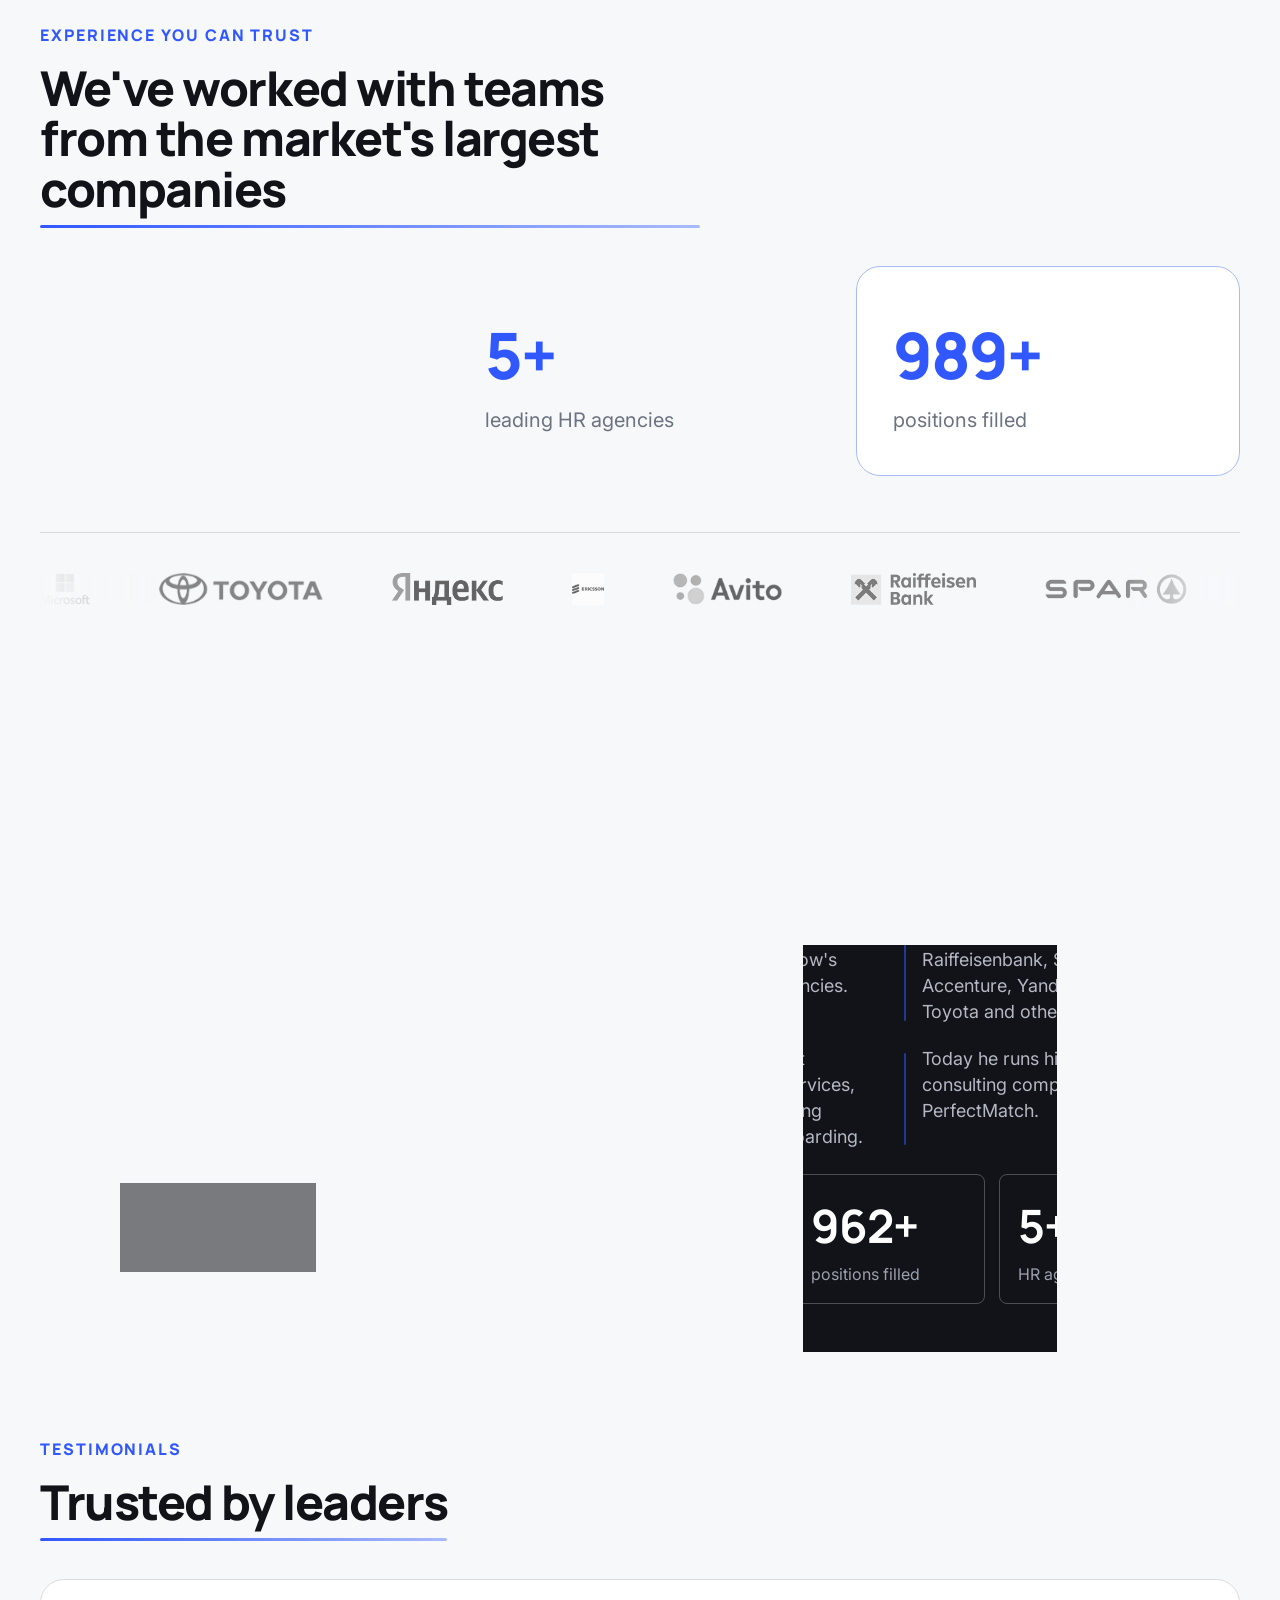
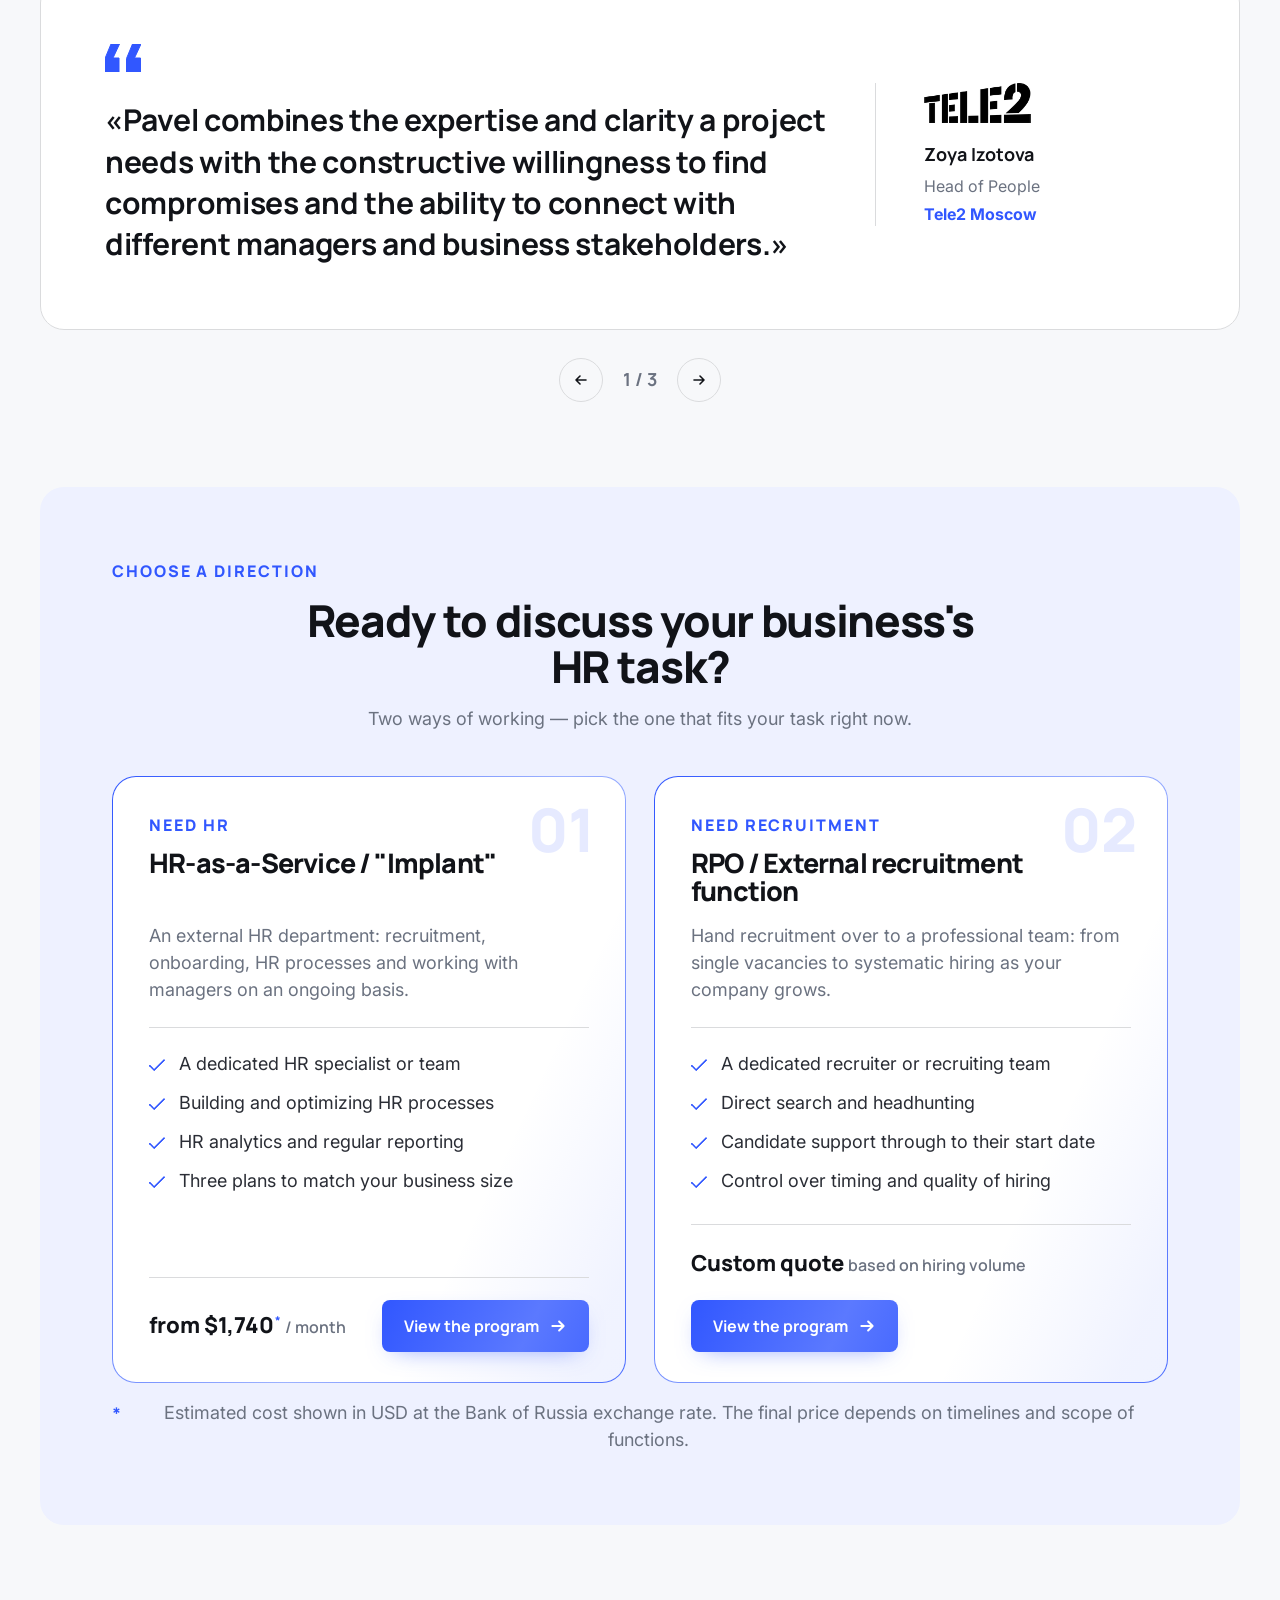
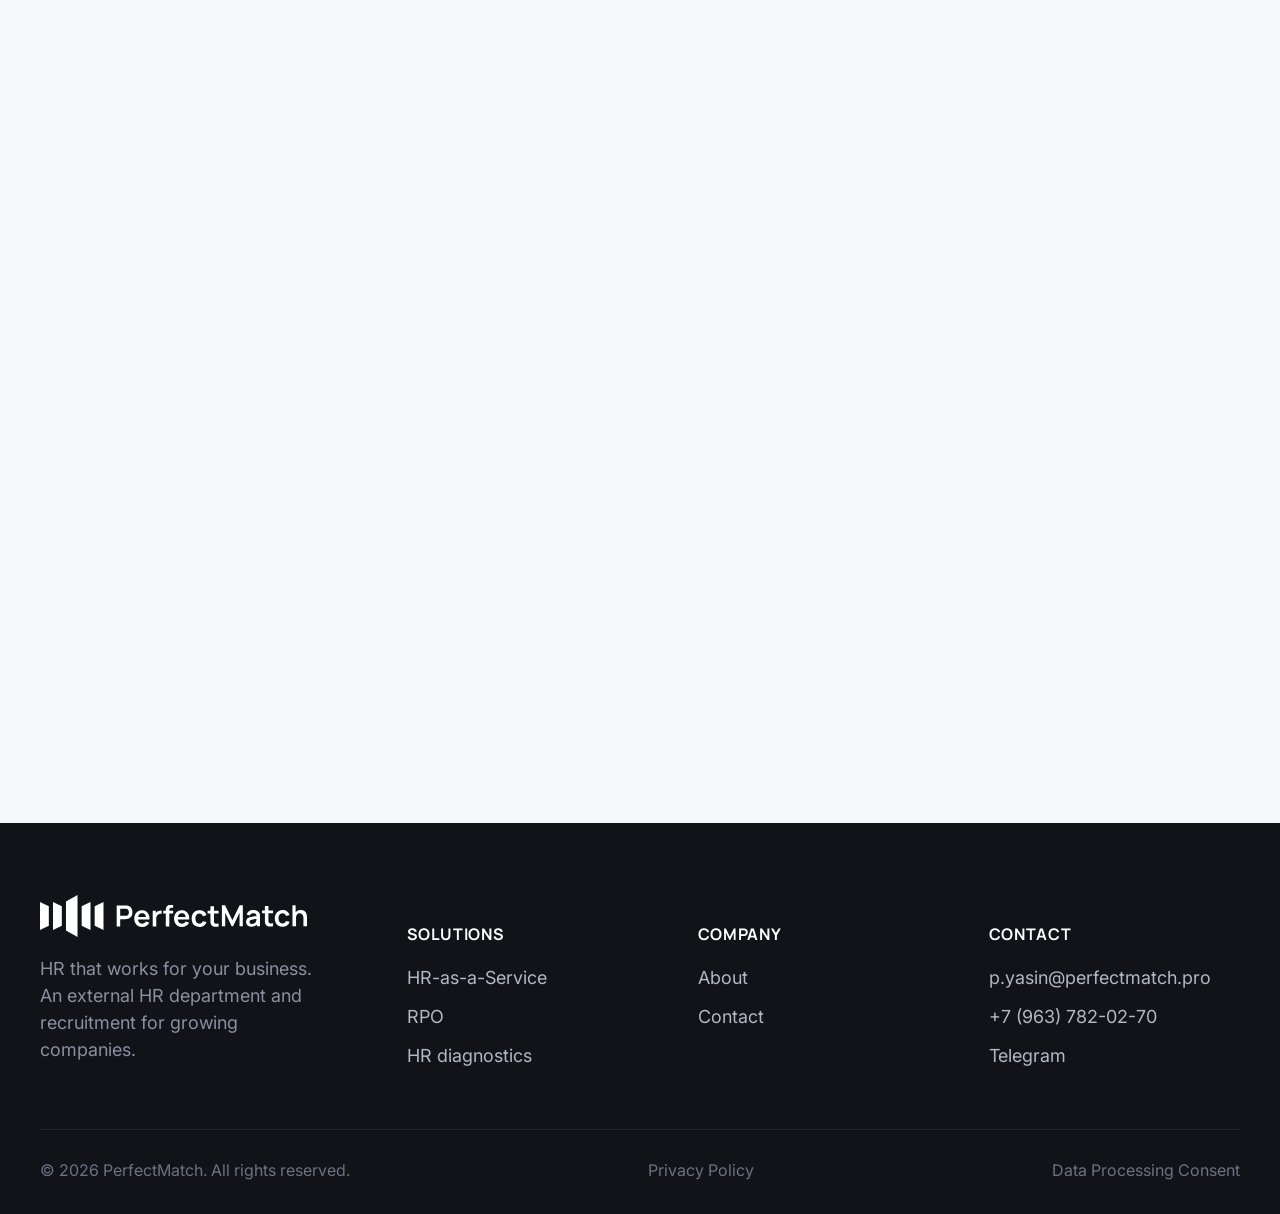
==== commit 7baadfd7: "Починить сайт-wide баг «метка + заголовок на одной строке» и перевести цены EN в доллары - .eyebrow " ====
--- a/en/index.html
+++ b/en/index.html
@@ -28,7 +28,7 @@
 <link rel="preconnect" href="https://fonts.googleapis.com">
 <link rel="preconnect" href="https://fonts.gstatic.com" crossorigin>
 <link href="https://fonts.googleapis.com/css2?family=Inter:wght@400;500;600;700;800;900&family=Manrope:wght@600;700;800&display=swap" rel="stylesheet">
-<link rel="stylesheet" href="/assets/css/style.css?v=60">
+<link rel="stylesheet" href="/assets/css/style.css?v=61">
 <script type="application/ld+json">
 {
   "@context": "https://schema.org",
@@ -416,7 +416,7 @@
               <li>Three plans to match your business size</li>
             </ul>
             <div class="program-foot">
-              <div class="program-price">from ₽150,000<sup class="price-star">*</sup> <span>/ month</span></div>
+              <div class="program-price">from $1,740<sup class="price-star">*</sup> <span>/ month</span></div>
               <span class="program-go">
                 View the program
                 <svg width="18" height="18" viewBox="0 0 16 16" fill="none"><path d="M3 8H13M13 8L9 4M13 8L9 12" stroke="currentColor" stroke-width="1.8" stroke-linecap="round" stroke-linejoin="round"/></svg>
@@ -450,7 +450,7 @@
 
         <p class="pricing-note reveal">
           <span class="price-star">*</span>
-          Estimated cost shown. The final price depends on timelines and scope of functions.
+          Estimated cost shown in USD at the Bank of Russia exchange rate. The final price depends on timelines and scope of functions.
         </p>
 
       </div>
--- a/assets/css/style.css
+++ b/assets/css/style.css
@@ -161,7 +161,7 @@
 main > section:last-child { margin-bottom: var(--block-gap); }
 
 .eyebrow {
-  display: inline-flex;
+  display: flex;
   align-items: center;
   gap: 8px;
   font-family: var(--font-head);
